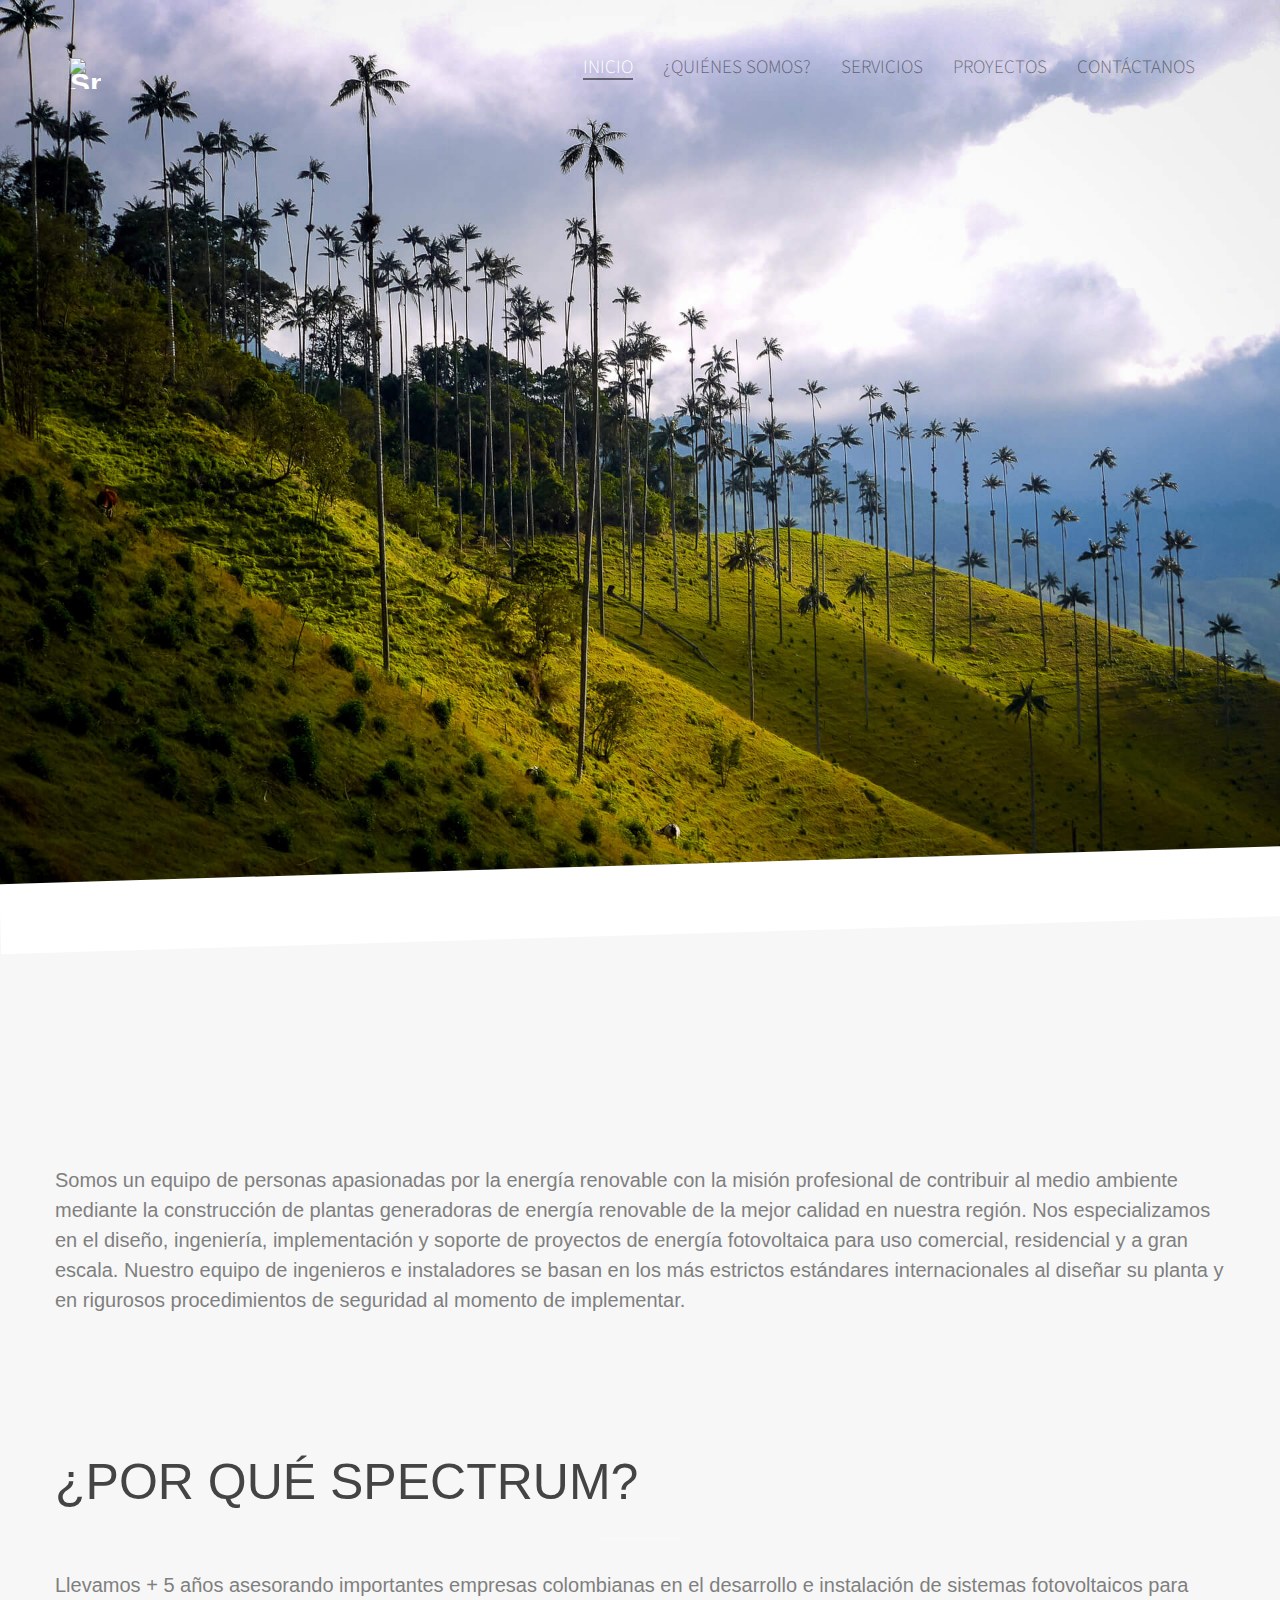
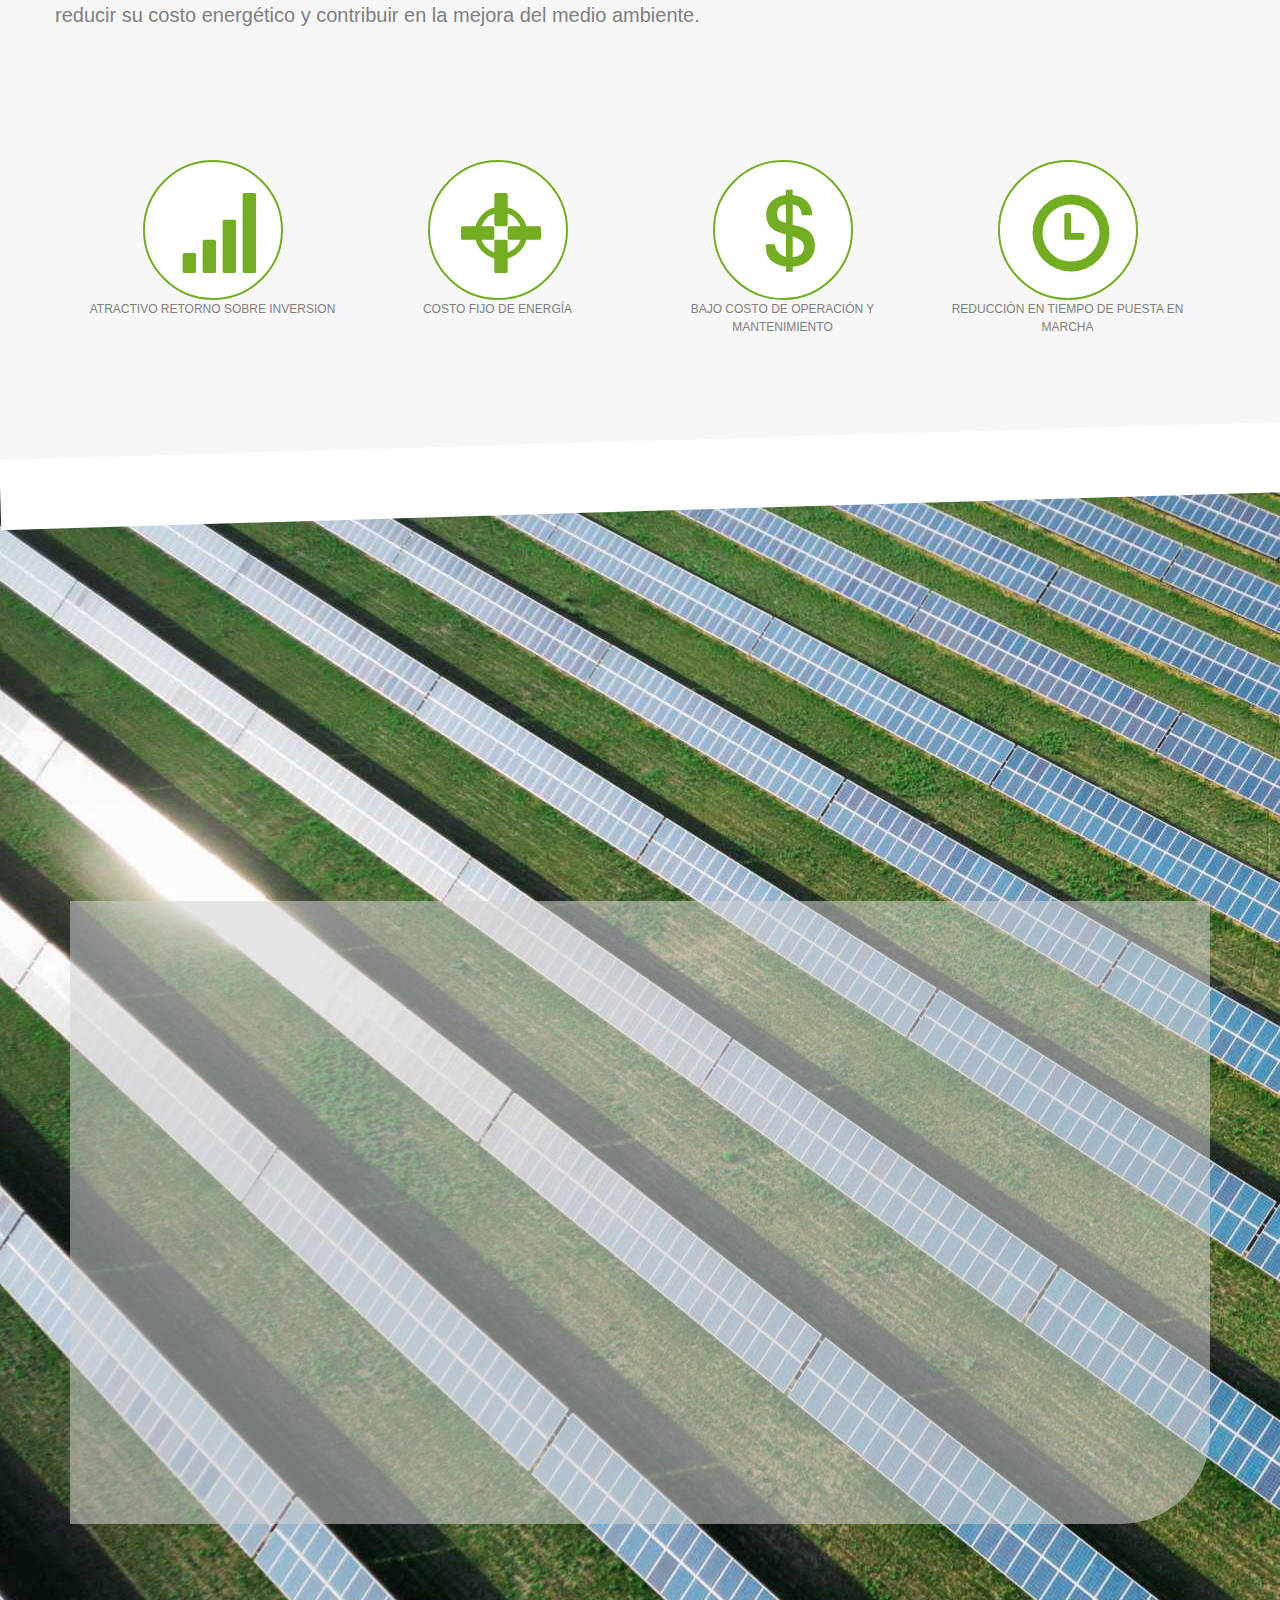
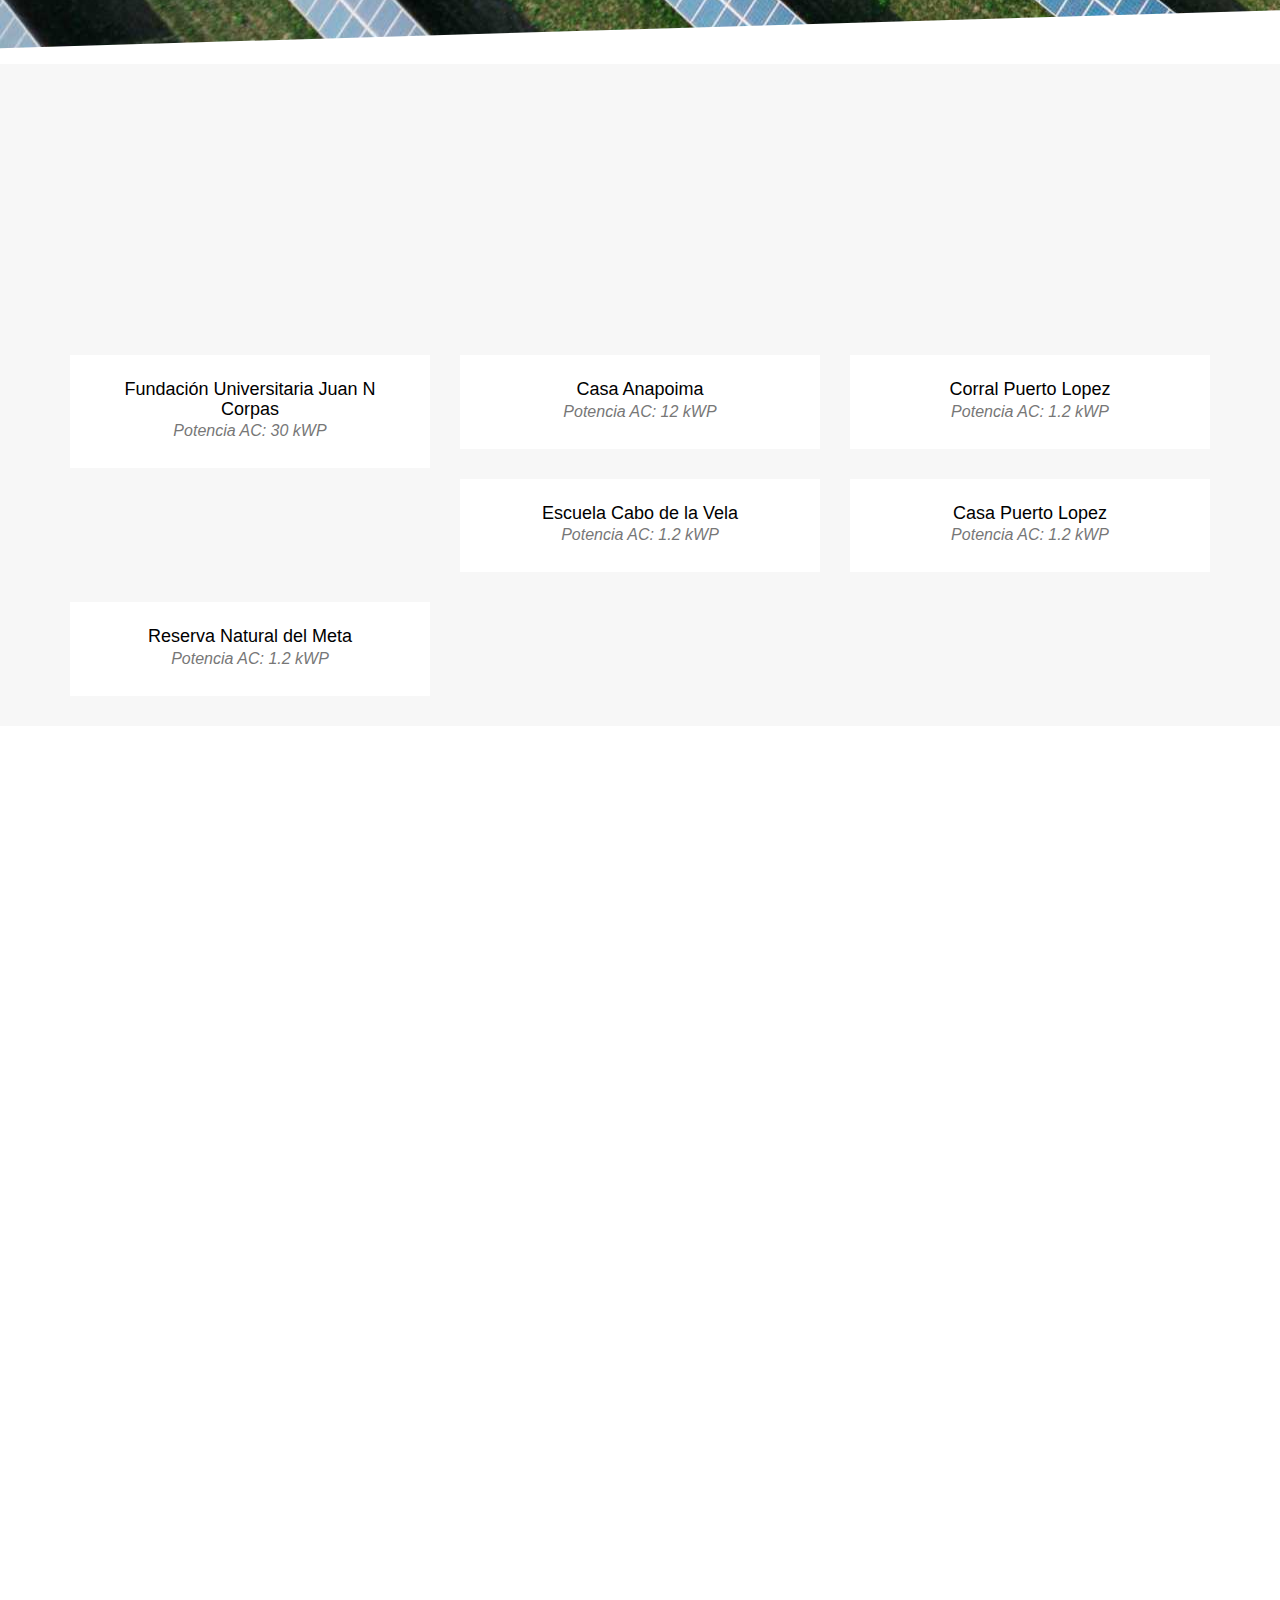
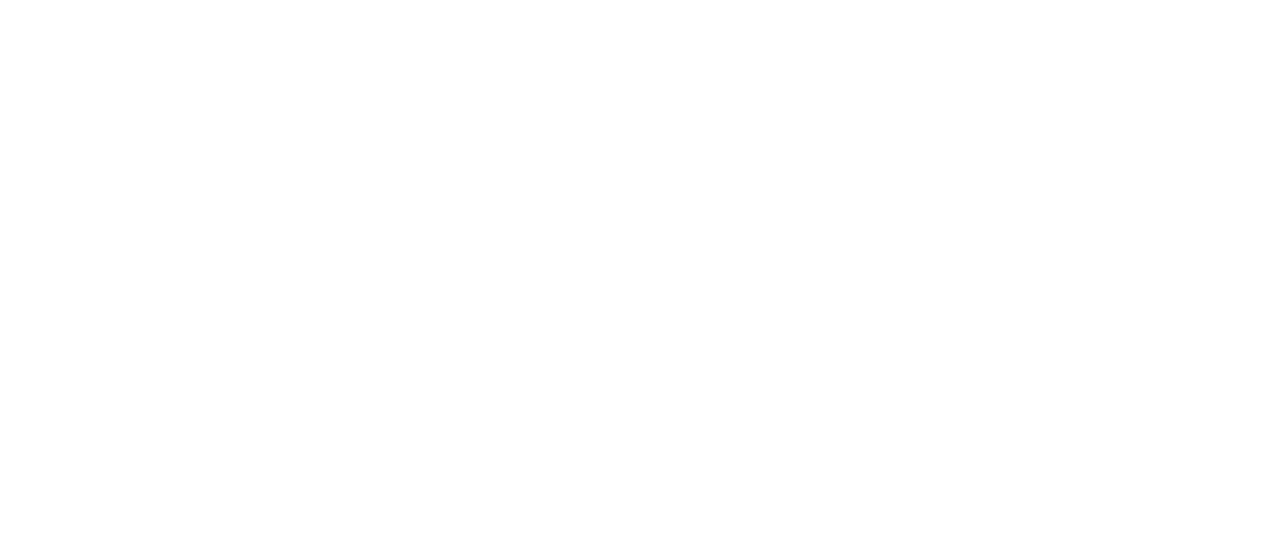
==== docs/index.html @ 7cb2a39b "tres nuevos proyectos" ====
<!DOCTYPE html>




<html>
    <head>
	<meta name="generator" content="Hugo 0.72.0" />
            <meta charset="utf-8">
    <meta http-equiv="X-UA-Compatible" content="IE=edge">
    <title> Spectrum Energy</title>
    <meta name="viewport" content="width=device-width, initial-scale=1">

    
    
    <meta http-equiv="content-language" content="en-us" />

  

    
    
    <meta name="og:site_name" content="Spectrum Energy">
    <meta name="og:title" content="Spectrum Energy">
    <meta name="og:url" content="https://ceduquey.github.io/SpectrumDraft/">
    <meta name="og:image" content="https://ceduquey.github.io/SpectrumDraft/images/">
    <meta name="twitter:title" content="Spectrum Energy" />
    <meta name="twitter:url" content="https://ceduquey.github.io/SpectrumDraft/" />
    <meta name="twitter:image" content="https://ceduquey.github.io/SpectrumDraft/images/" />
    <meta name="twitter:card" content="" />
    
    

    
    
<script type="application/javascript">
var doNotTrack = false;
if (!doNotTrack) {
	window.ga=window.ga||function(){(ga.q=ga.q||[]).push(arguments)};ga.l=+new Date;
	ga('create', 'UA-57237855-2', 'auto');
	
	ga('send', 'pageview');
}
</script>
<script async src='https://www.google-analytics.com/analytics.js'></script>


    
    <link rel="canonical" href="https://ceduquey.github.io/SpectrumDraft/"/>

    
    <link rel="shortcut icon" href="images/favicon.ico">

    <link href='https://fonts.googleapis.com/css?family=Source+Sans+Pro:400,300,600,400italic,700' rel='stylesheet' type='text/css'>
    
    
    <link rel="stylesheet" href="css/animate.css">
    
    <link rel="stylesheet" href="css/icomoon.css">
    
    <link rel="stylesheet" href="css/simple-line-icons.css">
    
    <link rel="stylesheet" href="css/magnific-popup.css">
    
    <link rel="stylesheet" href="css/bootstrap.css">

    
    <link rel="stylesheet" href="css/style.css">

    
    
    <link rel="stylesheet" href="css/custom1.css">
    
    <link rel="stylesheet" href="css/custom2.css">
    

    
    <script src="js/modernizr-2.6.2.min.js"></script>
    
    
    <script>
        (function(h,o,t,j,a,r){
            h.hj=h.hj||function(){(h.hj.q=h.hj.q||[]).push(arguments)};
            h._hjSettings={hjid:875737,hjsv:6};
            a=o.getElementsByTagName('head')[0];
            r=o.createElement('script');r.async=1;
            r.src=t+h._hjSettings.hjid+j+h._hjSettings.hjsv;
            a.appendChild(r);
        })(window,document,'https://static.hotjar.com/c/hotjar-','.js?sv=');
    </script>

    
    

    </head>
    <body>
            <header role="banner" id="fh5co-header">
        <div class="container">
            
            <nav class="navbar navbar-default">
                <div class="navbar-header">
                    
                    <a href="#" class="js-fh5co-nav-toggle fh5co-nav-toggle" data-toggle="collapse" data-target="#navbar" aria-expanded="false" aria-controls="navbar"><i></i></a>
                    <a class="navbar-brand" href="index.html">
                        <img src="https://ceduquey.github.io/SpectrumDraft/images/logo-small.png" alt="Spectrum" class="hidden-xs hidden-sm">
                    </a> 
                </div>
                <div id="navbar" class="navbar-collapse collapse">
                  <ul class="nav navbar-nav navbar-right">

                    

                    <li class="active"><a href="#" data-nav-section="home"><span>INICIO</span></a></li>

                    
                    <li><a href="#" data-nav-section="somos"><span>¿QUIÉNES SOMOS?</span></a></li> 
                    

                    

                    
                    
                    
                    <li><a href="#" data-nav-section="services"><span>SERVICIOS</span></a></li> 
                    

                    
                    <li><a href="#" data-nav-section="portfolio"><span>PROYECTOS</span></a></li> 
                    
                    
                    

                    

                    

                    
                    <li><a href="#" data-nav-section="contact"><span>CONTÁCTANOS</span></a></li> 
                    

                    
                </ul>
            </div>
        </nav>
        
    </div>
</header>


			<section id="fh5co-home" data-section="home" style="background-image: url(images/valle_del_cocora.jpg);" data-stellar-background-ratio="0.5">
		
		<div class="container">
			<div class="text-wrap">
				<div class="text-inner">
					<div class="row">
						<div class="col-md-8 col-md-offset-2">
							<img class="n-logo img-responsive" src="https://ceduquey.github.io/SpectrumDraft/images/logo-small-wTitle2.png" alt="">
							<h1 class="to-animate">Power Your Future</h1>
							<h2 class="to-animate"></h2>
						</div>
					</div>
				</div>
			</div>
		</div>
		<div class="slant"></div>
	</section>
        
        
            	<section id="fh5co-work" data-section="somos" class="bg-light-gray">
		<div class="container">
			<div class="row">
				<div class="section-heading">
					<h2 class="to-animate">¿Quiénes Somos?</h2>
					<p>Somos un equipo de personas apasionadas por la energía renovable con la misión profesional de contribuir al medio ambiente mediante la construcción de plantas generadoras de energía renovable de la mejor calidad en nuestra región. Nos especializamos en el diseño, ingeniería, implementación y soporte de proyectos de energía fotovoltaica para uso comercial, residencial y a gran escala. Nuestro equipo de ingenieros e instaladores se basan en los más estrictos estándares internacionales al diseñar su planta y en rigurosos procedimientos de seguridad al momento de implementar.</p>
				</div>
			
				<div class="section-heading">
					<h2>¿Por Qué Spectrum?</h2>
					<p>Llevamos &#43; 5 años asesorando importantes empresas colombianas en el desarrollo e instalación de sistemas fotovoltaicos para reducir su costo energético y contribuir en la mejora del medio ambiente.</p>
				</div>
			
			</div>

			<div class="col-md-12">

            <div class="row">
            	
				<div class="col-md-3 col-sm-6 col-xs-12">
                    <div class="box-simple">
                        <div class="circle-icon">
                            <i class="glyphicon glyphicon-signal gi-4x" aria-hidden="true" data-toggle="popover" data-container="body" data-trigger="hover focus click" data-placement="bottom" title="ATRACTIVO RETORNO SOBRE INVERSION" data-content="El avance en la tecnología fotovoltaica y los beneficios que ofrece el gobierno colombiano para proyectos de energía renovable, han logrado que la inversión en este tipo de proyectos sea una oportunidad rentable para usted y su empresa. Spectrum lidera todo el proceso de aplicación para estos beneficios de ley."></i>
                        </div>
                        <div class="fh5co-work-label">ATRACTIVO RETORNO SOBRE INVERSION</div>
                    </div>                  
                </div>
				
				
				<div class="col-md-3 col-sm-6 col-xs-12">
                    <div class="box-simple">
                        <div class="circle-icon">
                            <i class="glyphicon glyphicon-screenshot gi-4x" aria-hidden="true" data-toggle="popover" data-container="body" data-trigger="hover focus click" data-placement="bottom" title="COSTO FIJO DE ENERGÍA" data-content="Convertimos su gasto energético en un costo fijo. En proyectos de Contrato de Compra de Energía (PPA), los incrementos anuales son conocidos desde el inicio."></i>
                        </div>
                        <div class="fh5co-work-label">COSTO FIJO DE ENERGÍA</div>
                    </div>                  
                </div>
				                
                	<div class="clearfix visible-sm-block"></div>
                
				
				<div class="col-md-3 col-sm-6 col-xs-12">
                    <div class="box-simple">
                        <div class="circle-icon">
                            <i class="glyphicon glyphicon-usd gi-4x" aria-hidden="true" data-toggle="popover" data-container="body" data-trigger="hover focus click" data-placement="bottom" title="BAJO COSTO DE OPERACIÓN Y MANTENIMIENTO" data-content="Ofrecemos un programa de operación y mantenimiento holístico que ayuda a maximizar la generación de energía y extender la vida útil de su planta. Incluimos un año de operación y mantenimiento gratis en todas nuestras instalaciones."></i>
                        </div>
                        <div class="fh5co-work-label">BAJO COSTO DE OPERACIÓN Y MANTENIMIENTO</div>
                    </div>                  
                </div>
				
				
				<div class="col-md-3 col-sm-6 col-xs-12">
                    <div class="box-simple">
                        <div class="circle-icon">
                            <i class="glyphicon glyphicon-time gi-4x" aria-hidden="true" data-toggle="popover" data-container="body" data-trigger="hover focus click" data-placement="bottom" title="REDUCCIÓN EN TIEMPO DE PUESTA EN MARCHA" data-content="Nuestros diseños y metodología de trabajo permiten reducir el tiempo de instalación de la planta fotovoltaica para que usted pueda comenzar a generar ahorros en el menor tiempo posible."></i>
                        </div>
                        <div class="fh5co-work-label">REDUCCIÓN EN TIEMPO DE PUESTA EN MARCHA</div>
                    </div>                  
                </div>
				                
                	<div class="clearfix visible-sm-block"></div>
                
				
			</div>
		</div>
		</div>
	</section>

        

        
            	<section id="fh5co-services" data-section="services">
		<div class="container">
			<div class="row">
				<div class="col-md-12 section-heading text-left">
					<h2 class=" left-border to-animate transparent-panel-top">Servicios</h2>
					<div class="row">
						<div class="col-md-8 subtext to-animate">
							<h3></h3>
						</div>
					</div>
				</div>
			</div>
			<div class="row transparent-panel-bottom">
			
				<div class="col-md-6 col-sm-6 fh5co-service to-animate">
					<i class="icon to-animate-2 icon-layers2"></i>
					<h3>DISEÑOS</h3>
					<p>Diseño único, escalable y detallado del sistema fotovoltaico, teniendo en cuenta sus requerimientos desde el consumo energético hasta la arquitectura del lugar de instalación.</p>
				</div>
							
			
				<div class="col-md-6 col-sm-6 fh5co-service to-animate">
					<i class="icon to-animate-2 icon-gears"></i>
					<h3>INGENIERÍA</h3>
					<p>Contamos con un equipo certificado y especializado para dimensionar la mejor solución y garantizar la correcta ejecución del proyecto.</p>
				</div>
			                
            	<div class="clearfix .hidden-xs-block"></div>
            				
			
				<div class="col-md-6 col-sm-6 fh5co-service to-animate">
					<i class="icon to-animate-2 icon-road"></i>
					<h3>IMPLEMENTACIÓN</h3>
					<p>Construimos todos nuestros proyectos siendo 100% responsables de la solución, desde la conceptualización hasta la puesta en marcha.</p>
				</div>
							
			
				<div class="col-md-6 col-sm-6 fh5co-service to-animate">
					<i class="icon to-animate-2 icon-heart-o"></i>
					<h3>SOPORTE</h3>
					<p>Construimos todos nuestros proyectos siendo 100% responsables de la solución, desde la conceptualización hasta la puesta en marcha.</p>
				</div>
			                
            	<div class="clearfix .hidden-xs-block"></div>
            				
			
			</div>
		</div>
	</section>
        

        
          <!-- Portfolio Grid Section -->
<section id="portfolio" data-section="portfolio" class="bg-light-gray">
  <div class="container">
    <div class="row">
      <div class="col-md-12 section-heading text-center">
        <h2 class="to-animate">Experiencia</h2>
        <div class="row">
          <div class="col-md-8 col-md-offset-2 subtext to-animate">
            <h3>Estos son nuestros proyectos</h3>
          </div>
        </div>
      </div>      
    </div>
    <div class="row">

      
        <div class="col-md-4 col-sm-6 portfolio-item">
          <a href="#portfolioModal1" class="portfolio-link" data-toggle="modal">
            <div class="portfolio-hover">
              <div class="portfolio-hover-content">
                <i class="icon-plus gi-3x"></i>
              </div>
            </div>
            
            <img src="https://ceduquey.github.io/SpectrumDraft/images/portfolio/fujnc-preview-2.jpg" class="img-responsive" alt="">
          </a>
          <div class="portfolio-caption">
            <h4>Fundación Universitaria Juan N Corpas</h4>
            <p class="text-muted">Potencia AC: 30 kWP</p>
          </div>
        </div>
      
        <div class="col-md-4 col-sm-6 portfolio-item">
          <a href="#portfolioModal2" class="portfolio-link" data-toggle="modal">
            <div class="portfolio-hover">
              <div class="portfolio-hover-content">
                <i class="icon-plus gi-3x"></i>
              </div>
            </div>
            
            <img src="https://ceduquey.github.io/SpectrumDraft/images/portfolio/anapoima-preview.jpg" class="img-responsive" alt="">
          </a>
          <div class="portfolio-caption">
            <h4>Casa Anapoima</h4>
            <p class="text-muted">Potencia AC: 12 kWP</p>
          </div>
        </div>
      
        <div class="col-md-4 col-sm-6 portfolio-item">
          <a href="#portfolioModal4" class="portfolio-link" data-toggle="modal">
            <div class="portfolio-hover">
              <div class="portfolio-hover-content">
                <i class="icon-plus gi-3x"></i>
              </div>
            </div>
            
            <img src="https://ceduquey.github.io/SpectrumDraft/images/portfolio/clopez-preview.JPG" class="img-responsive" alt="">
          </a>
          <div class="portfolio-caption">
            <h4>Corral Puerto Lopez</h4>
            <p class="text-muted">Potencia AC: 1.2 kWP</p>
          </div>
        </div>
      
        <div class="col-md-4 col-sm-6 portfolio-item">
          <a href="#portfolioModal5" class="portfolio-link" data-toggle="modal">
            <div class="portfolio-hover">
              <div class="portfolio-hover-content">
                <i class="icon-plus gi-3x"></i>
              </div>
            </div>
            
            <img src="https://ceduquey.github.io/SpectrumDraft/images/portfolio/ecb-preview.jpg" class="img-responsive" alt="">
          </a>
          <div class="portfolio-caption">
            <h4>Escuela Cabo de la Vela</h4>
            <p class="text-muted">Potencia AC: 1.2 kWP</p>
          </div>
        </div>
      
        <div class="col-md-4 col-sm-6 portfolio-item">
          <a href="#portfolioModal3" class="portfolio-link" data-toggle="modal">
            <div class="portfolio-hover">
              <div class="portfolio-hover-content">
                <i class="icon-plus gi-3x"></i>
              </div>
            </div>
            
            <img src="https://ceduquey.github.io/SpectrumDraft/images/portfolio/puerto-lopez-preview.jpg" class="img-responsive" alt="">
          </a>
          <div class="portfolio-caption">
            <h4>Casa Puerto Lopez</h4>
            <p class="text-muted">Potencia AC: 1.2 kWP</p>
          </div>
        </div>
      
        <div class="col-md-4 col-sm-6 portfolio-item">
          <a href="#portfolioModal6" class="portfolio-link" data-toggle="modal">
            <div class="portfolio-hover">
              <div class="portfolio-hover-content">
                <i class="icon-plus gi-3x"></i>
              </div>
            </div>
            
            <img src="https://ceduquey.github.io/SpectrumDraft/images/portfolio/wip.jpeg" class="img-responsive" alt="">
          </a>
          <div class="portfolio-caption">
            <h4>Reserva Natural del Meta</h4>
            <p class="text-muted">Potencia AC: 1.2 kWP</p>
          </div>
        </div>
      

    </div>
  </div>
</section>

        

        

        

		

		

        

		

		
        		<section id="fh5co-contact" data-section="contact">
		<div class="container">
			<div class="row">
				<div class="col-md-12 section-heading text-center">
					<h2 class="to-animate">Contáctanos</h2>
					<div class="row">
						<div class="col-md-8 col-md-offset-2 subtext to-animate">
							<h3></h3>
						</div>
					</div>
				</div>
			</div>
			<div class="row row-bottom-padded-md">
				<div class="col-md-6 to-animate">
					<h3></h3>
					<ul class="fh5co-contact-info">
					
						<li class="fh5co-contact-address "><i class="icon-home"></i>Av. Suba # 106a-28, <!-- raw HTML omitted --> Bogotá, Colombia</li>
					
						<li class="fh5co-contact-address "><i class="icon-phone"></i>+57 (1) 613.9373</li>
					
						<li class="fh5co-contact-address "><i class="icon-envelope"></i><a href="mailto:info@spectrumenergy.co">info@spectrumenergy.co</a></li>
					
					</ul>
				</div>
				
				<div class="col-md-6 to-animate">
					<h3>Comienza a ahorrar desde hoy</h3>
					<form method="post" action="//formspree.io/info@spectrumenergy.co">
					<div class="form-group ">
						
						<label for="name" class="sr-only">Nombre</label>
						<input id="name" class="form-control" name="name" placeholder="Nombre" type="text">
						
					</div>
					<div class="form-group ">
						
						<label for="email" class="sr-only">Email</label>
						<input id="email" class="form-control" name="_replyto" placeholder="Email" type="email">
						
					</div>
					<div class="form-group ">
						
						<label for="phone" class="sr-only">Telefono</label>
						<input id="phone" class="form-control" name="phone" placeholder="Telefono" type="text">
						
					</div>
					<div class="form-group ">
						
						<label for="message" class="sr-only">Mensaje</label>
						<textarea id="message" cols="30" rows="5" class="form-control" name="message" placeholder="Mensaje"></textarea>
						
					</div>
					<div class="form-group ">
						<input class="btn btn-primary btn-lg" value="Envianos un Mensaje" type="submit">
					</div>
					</form>
				</div>
				
			</div>
		</div>
		
        	<div id="map" class="to-animate"></div>
		
	</section>

        

        

        
          <!-- Portfolio Modals -->

  <div class="portfolio-modal modal fade" id="portfolioModal1" tabindex="-1" role="dialog" aria-hidden="true">
    <div class="modal-content">
      <div class="close-modal" data-dismiss="modal">
        <div class="lr">
          <div class="rl">
          </div>
        </div>
      </div>
      <div class="container">
        <div class="row">
          <div class="col-lg-8 col-lg-offset-2">
            <div class="modal-body">
              <h1>Fundación Universitaria Juan N Corpas</h1>
              <p class="item-intro text-muted"></p>
              <hr class="star-primary"></hr>
              <p>Potencia DC: <strong>30.4 kW</strong>  <!-- raw HTML omitted --> Potencia AC: <strong>30 kW</strong> <!-- raw HTML omitted --> Sistema: <strong>Interconectado</strong>  <!-- raw HTML omitted --> Paneles: <strong>95 Trina Solar</strong> <!-- raw HTML omitted --> Inversor: <strong>1 SMA</strong> <!-- raw HTML omitted --> Estructura: **Schletter ** <!-- raw HTML omitted --></p>
<!-- raw HTML omitted --></p>
              
              <button type="button" class="btn btn-primary" data-dismiss="modal"><i class="fa fa-times"></i> Cerrar el Proyecto</button>
            </div>
          </div>
        </div>
      </div>
    </div>
  </div>

  <div class="portfolio-modal modal fade" id="portfolioModal2" tabindex="-1" role="dialog" aria-hidden="true">
    <div class="modal-content">
      <div class="close-modal" data-dismiss="modal">
        <div class="lr">
          <div class="rl">
          </div>
        </div>
      </div>
      <div class="container">
        <div class="row">
          <div class="col-lg-8 col-lg-offset-2">
            <div class="modal-body">
              <h1>Casa Anapoima</h1>
              <p class="item-intro text-muted"></p>
              <hr class="star-primary"></hr>
              <p>Potencia DC: <strong>14.04 kWP</strong>  <!-- raw HTML omitted --> Potencia AC: <strong>12 kWP</strong> <!-- raw HTML omitted --> Sistema: <strong>Interconectado</strong>  <!-- raw HTML omitted --> Paneles: <strong>36 trina solar</strong> <!-- raw HTML omitted --> Inversor: <strong>1 Fronius</strong> <!-- raw HTML omitted --> Estructura: <strong>Contra balanceada Ecolibrium Solar</strong> <!-- raw HTML omitted --></p>
<!-- raw HTML omitted --></p>
              
              <button type="button" class="btn btn-primary" data-dismiss="modal"><i class="fa fa-times"></i> Cerrar el Proyecto</button>
            </div>
          </div>
        </div>
      </div>
    </div>
  </div>

  <div class="portfolio-modal modal fade" id="portfolioModal4" tabindex="-1" role="dialog" aria-hidden="true">
    <div class="modal-content">
      <div class="close-modal" data-dismiss="modal">
        <div class="lr">
          <div class="rl">
          </div>
        </div>
      </div>
      <div class="container">
        <div class="row">
          <div class="col-lg-8 col-lg-offset-2">
            <div class="modal-body">
              <h1>Corral Puerto Lopez</h1>
              <p class="item-intro text-muted"></p>
              <hr class="star-primary"></hr>
              <p>Potencia DC: <strong>2.04 kWP</strong>  <!-- raw HTML omitted --> Potencia AC: <strong>1.2 kWP</strong> <!-- raw HTML omitted --> Sistema: <strong>Aislado</strong>  <!-- raw HTML omitted --> Paneles: <strong>6 Jinko Solar</strong>  <!-- raw HTML omitted --> Controlador: <strong>1 Studer</strong> <!-- raw HTML omitted --> Inversor/Cargador: <strong>1 Victron Energy</strong> <!-- raw HTML omitted --> Baterías: <strong>4 Gel</strong> <!-- raw HTML omitted --> Estructura: <strong>Alurack</strong> <!-- raw HTML omitted --></p>
<!-- raw HTML omitted --></p>
              
              <button type="button" class="btn btn-primary" data-dismiss="modal"><i class="fa fa-times"></i> Cerrar el Proyecto</button>
            </div>
          </div>
        </div>
      </div>
    </div>
  </div>

  <div class="portfolio-modal modal fade" id="portfolioModal5" tabindex="-1" role="dialog" aria-hidden="true">
    <div class="modal-content">
      <div class="close-modal" data-dismiss="modal">
        <div class="lr">
          <div class="rl">
          </div>
        </div>
      </div>
      <div class="container">
        <div class="row">
          <div class="col-lg-8 col-lg-offset-2">
            <div class="modal-body">
              <h1>Escuela Cabo de la Vela</h1>
              <p class="item-intro text-muted"></p>
              <hr class="star-primary"></hr>
              <p>Potencia DC: <strong>2.4 kWP</strong>  <!-- raw HTML omitted --> Potencia AC: <strong>3.0 kWP</strong> <!-- raw HTML omitted --> Sistema: <strong>Aislado</strong>  <!-- raw HTML omitted --> Paneles: <strong>6 jinko solar</strong> <!-- raw HTML omitted --> Controlador: <strong>1 Victron Energy</strong> <!-- raw HTML omitted --> Inversor/Cargador: <strong>1 Victron Energy</strong> <!-- raw HTML omitted --> Baterías: <strong>8 baterías lítio</strong> <!-- raw HTML omitted --> Estructura: <strong>Alurack</strong> <!-- raw HTML omitted --></p>
<!-- raw HTML omitted --></p>
              
              <button type="button" class="btn btn-primary" data-dismiss="modal"><i class="fa fa-times"></i> Cerrar el Proyecto</button>
            </div>
          </div>
        </div>
      </div>
    </div>
  </div>

  <div class="portfolio-modal modal fade" id="portfolioModal3" tabindex="-1" role="dialog" aria-hidden="true">
    <div class="modal-content">
      <div class="close-modal" data-dismiss="modal">
        <div class="lr">
          <div class="rl">
          </div>
        </div>
      </div>
      <div class="container">
        <div class="row">
          <div class="col-lg-8 col-lg-offset-2">
            <div class="modal-body">
              <h1>Casa Puerto Lopez</h1>
              <p class="item-intro text-muted"></p>
              <hr class="star-primary"></hr>
              <p>Potencia DC: <strong>2.04 kWP</strong>  <!-- raw HTML omitted --> Potencia AC: <strong>1.2 kWP</strong> <!-- raw HTML omitted --> Sistema: <strong>No Interconectado</strong>  <!-- raw HTML omitted --> Paneles: <strong>6 trina solar</strong> <!-- raw HTML omitted --> Controlador: <strong>1 Victron Energy</strong> <!-- raw HTML omitted --> Inversor/Cargador: <strong>1 Victron Energy</strong> <!-- raw HTML omitted --> Baterías: <strong>4 gel</strong> <!-- raw HTML omitted --> Estructura: <strong>Alurack</strong> <!-- raw HTML omitted --></p>
<!-- raw HTML omitted --></p>
              
              <button type="button" class="btn btn-primary" data-dismiss="modal"><i class="fa fa-times"></i> Cerrar el Proyecto</button>
            </div>
          </div>
        </div>
      </div>
    </div>
  </div>

  <div class="portfolio-modal modal fade" id="portfolioModal6" tabindex="-1" role="dialog" aria-hidden="true">
    <div class="modal-content">
      <div class="close-modal" data-dismiss="modal">
        <div class="lr">
          <div class="rl">
          </div>
        </div>
      </div>
      <div class="container">
        <div class="row">
          <div class="col-lg-8 col-lg-offset-2">
            <div class="modal-body">
              <h1>Reserva Natural del Meta</h1>
              <p class="item-intro text-muted"></p>
              <hr class="star-primary"></hr>
              <p>Potencia DC: <strong>4.77 kWP</strong>  <!-- raw HTML omitted --> Potencia AC: <strong>6.0 kWP</strong> <!-- raw HTML omitted --> Sistema: <strong>Aislado</strong>  <!-- raw HTML omitted --> Paneles: <strong>18 Acrossol</strong> <!-- raw HTML omitted --> Controlador: <strong>2 Outback</strong> <!-- raw HTML omitted --> Inversor/Cargador: <strong>2 Victron Energy</strong> <!-- raw HTML omitted --> Baterías: <strong>12 baterías OPzV</strong> <!-- raw HTML omitted --> Estructura: <strong>Alurack</strong> <!-- raw HTML omitted --></p>
              
              <button type="button" class="btn btn-primary" data-dismiss="modal"><i class="fa fa-times"></i> Cerrar el Proyecto</button>
            </div>
          </div>
        </div>
      </div>
    </div>
  </div>


                

        	
	<script src="js/jquery.min.js"></script>
	
	<script src="js/jquery.easing.1.3.js"></script>
	
	<script src="js/bootstrap.min.js"></script>
	
	<script src="js/jquery.waypoints.min.js"></script>
	
	<script src="js/jquery.stellar.min.js"></script>
	
	<script src="js/jquery.countTo.js"></script>
	
	<script src="js/jquery.magnific-popup.min.js"></script>
	<script src="js/magnific-popup-options.js"></script>

	
	
	<script src="https://maps.googleapis.com/maps/api/js?key=AIzaSyCefOgb1ZWqYtj7raVSmN4PL2WkTrc-KyA&sensor=false"></script>
	<script src="js/google_map.js"></script>
	
	
	<script src="js/main.js"></script>

	<script type="text/javascript">
		$(function () {
  			$('[data-toggle="popover"]').popover()
		})
	</script>

    </body>
</html>
---- docs/css/icomoon.css ----
@font-face {
	font-family: 'icomoon';
	src:url('../fonts/icomoon/icomoon.eot?qtatmt');
	src:url('../fonts/icomoon/icomoon.eot?qtatmt#iefix') format('embedded-opentype'),
		url('../fonts/icomoon/icomoon.ttf?qtatmt') format('truetype'),
		url('../fonts/icomoon/icomoon.woff?qtatmt') format('woff'),
		url('../fonts/icomoon/icomoon.svg?qtatmt#icomoon') format('svg');
	font-weight: normal;
	font-style: normal;
}

[class^="icon-"], [class*=" icon-"] {
	font-family: 'icomoon';
	speak: none;
	font-style: normal;
	font-weight: normal;
	font-variant: normal;
	text-transform: none;
	line-height: 1;

	/* Better Font Rendering =========== */
	-webkit-font-smoothing: antialiased;
	-moz-osx-font-smoothing: grayscale;
}

.icon-glass:before {
	content: "\f000";
}
.icon-music:before {
	content: "\f001";
}
.icon-search2:before {
	content: "\f002";
}
.icon-envelope-o:before {
	content: "\f003";
}
.icon-heart:before {
	content: "\f004";
}
.icon-star:before {
	content: "\f005";
}
.icon-star-o:before {
	content: "\f006";
}
.icon-user:before {
	content: "\f007";
}
.icon-film:before {
	content: "\f008";
}
.icon-th-large:before {
	content: "\f009";
}
.icon-th:before {
	content: "\f00a";
}
.icon-th-list:before {
	content: "\f00b";
}
.icon-check:before {
	content: "\f00c";
}
.icon-close:before {
	content: "\f00d";
}
.icon-remove:before {
	content: "\f00d";
}
.icon-times:before {
	content: "\f00d";
}
.icon-search-plus:before {
	content: "\f00e";
}
.icon-search-minus:before {
	content: "\f010";
}
.icon-power-off:before {
	content: "\f011";
}
.icon-signal:before {
	content: "\f012";
}
.icon-cog:before {
	content: "\f013";
}
.icon-gear:before {
	content: "\f013";
}
.icon-trash-o:before {
	content: "\f014";
}
.icon-home:before {
	content: "\f015";
}
.icon-file-o:before {
	content: "\f016";
}
.icon-clock-o:before {
	content: "\f017";
}
.icon-road:before {
	content: "\f018";
}
.icon-download:before {
	content: "\f019";
}
.icon-arrow-circle-o-down:before {
	content: "\f01a";
}
.icon-arrow-circle-o-up:before {
	content: "\f01b";
}
.icon-inbox:before {
	content: "\f01c";
}
.icon-play-circle-o:before {
	content: "\f01d";
}
.icon-repeat2:before {
	content: "\f01e";
}
.icon-rotate-right:before {
	content: "\f01e";
}
.icon-refresh:before {
	content: "\f021";
}
.icon-list-alt:before {
	content: "\f022";
}
.icon-lock:before {
	content: "\f023";
}
.icon-flag:before {
	content: "\f024";
}
.icon-headphones:before {
	content: "\f025";
}
.icon-volume-off:before {
	content: "\f026";
}
.icon-volume-down:before {
	content: "\f027";
}
.icon-volume-up:before {
	content: "\f028";
}
.icon-qrcode:before {
	content: "\f029";
}
.icon-barcode:before {
	content: "\f02a";
}
.icon-tag:before {
	content: "\f02b";
}
.icon-tags:before {
	content: "\f02c";
}
.icon-book:before {
	content: "\f02d";
}
.icon-bookmark:before {
	content: "\f02e";
}
.icon-print:before {
	content: "\f02f";
}
.icon-camera:before {
	content: "\f030";
}
.icon-font:before {
	content: "\f031";
}
.icon-bold:before {
	content: "\f032";
}
.icon-italic:before {
	content: "\f033";
}
.icon-text-height:before {
	content: "\f034";
}
.icon-text-width:before {
	content: "\f035";
}
.icon-align-left:before {
	content: "\f036";
}
.icon-align-center2:before {
	content: "\f037";
}
.icon-align-right:before {
	content: "\f038";
}
.icon-align-justify2:before {
	content: "\f039";
}
.icon-list:before {
	content: "\f03a";
}
.icon-dedent:before {
	content: "\f03b";
}
.icon-outdent:before {
	content: "\f03b";
}
.icon-indent:before {
	content: "\f03c";
}
.icon-video-camera:before {
	content: "\f03d";
}
.icon-image:before {
	content: "\f03e";
}
.icon-photo:before {
	content: "\f03e";
}
.icon-picture-o:before {
	content: "\f03e";
}
.icon-pencil:before {
	content: "\f040";
}
.icon-map-marker:before {
	content: "\f041";
}
.icon-adjust:before {
	content: "\f042";
}
.icon-tint:before {
	content: "\f043";
}
.icon-edit:before {
	content: "\f044";
}
.icon-pencil-square-o:before {
	content: "\f044";
}
.icon-share-square-o:before {
	content: "\f045";
}
.icon-check-square-o:before {
	content: "\f046";
}
.icon-arrows:before {
	content: "\f047";
}
.icon-step-backward:before {
	content: "\f048";
}
.icon-fast-backward:before {
	content: "\f049";
}
.icon-backward:before {
	content: "\f04a";
}
.icon-play2:before {
	content: "\f04b";
}
.icon-pause2:before {
	content: "\f04c";
}
.icon-stop2:before {
	content: "\f04d";
}
.icon-forward:before {
	content: "\f04e";
}
.icon-fast-forward2:before {
	content: "\f050";
}
.icon-step-forward:before {
	content: "\f051";
}
.icon-eject:before {
	content: "\f052";
}
.icon-chevron-left:before {
	content: "\f053";
}
.icon-chevron-right:before {
	content: "\f054";
}
.icon-plus-circle:before {
	content: "\f055";
}
.icon-minus-circle:before {
	content: "\f056";
}
.icon-times-circle:before {
	content: "\f057";
}
.icon-check-circle:before {
	content: "\f058";
}
.icon-question-circle:before {
	content: "\f059";
}
.icon-info-circle:before {
	content: "\f05a";
}
.icon-crosshairs:before {
	content: "\f05b";
}
.icon-times-circle-o:before {
	content: "\f05c";
}
.icon-check-circle-o:before {
	content: "\f05d";
}
.icon-ban2:before {
	content: "\f05e";
}
.icon-arrow-left:before {
	content: "\f060";
}
.icon-arrow-right:before {
	content: "\f061";
}
.icon-arrow-up:before {
	content: "\f062";
}
.icon-arrow-down:before {
	content: "\f063";
}
.icon-mail-forward:before {
	content: "\f064";
}
.icon-share:before {
	content: "\f064";
}
.icon-expand2:before {
	content: "\f065";
}
.icon-compress:before {
	content: "\f066";
}
.icon-plus:before {
	content: "\f067";
}
.icon-minus:before {
	content: "\f068";
}
.icon-asterisk:before {
	content: "\f069";
}
.icon-exclamation-circle:before {
	content: "\f06a";
}
.icon-gift:before {
	content: "\f06b";
}
.icon-leaf:before {
	content: "\f06c";
}
.icon-fire:before {
	content: "\f06d";
}
.icon-eye:before {
	content: "\f06e";
}
.icon-eye-slash:before {
	content: "\f070";
}
.icon-exclamation-triangle:before {
	content: "\f071";
}
.icon-warning:before {
	content: "\f071";
}
.icon-plane:before {
	content: "\f072";
}
.icon-calendar:before {
	content: "\f073";
}
.icon-random:before {
	content: "\f074";
}
.icon-comment:before {
	content: "\f075";
}
.icon-magnet:before {
	content: "\f076";
}
.icon-chevron-up:before {
	content: "\f077";
}
.icon-chevron-down:before {
	content: "\f078";
}
.icon-retweet:before {
	content: "\f079";
}
.icon-shopping-cart:before {
	content: "\f07a";
}
.icon-folder:before {
	content: "\f07b";
}
.icon-folder-open:before {
	content: "\f07c";
}
.icon-arrows-v:before {
	content: "\f07d";
}
.icon-arrows-h:before {
	content: "\f07e";
}
.icon-bar-chart:before {
	content: "\f080";
}
.icon-bar-chart-o:before {
	content: "\f080";
}
.icon-twitter-square:before {
	content: "\f081";
}
.icon-facebook-square:before {
	content: "\f082";
}
.icon-camera-retro:before {
	content: "\f083";
}
.icon-key:before {
	content: "\f084";
}
.icon-cogs:before {
	content: "\f085";
}
.icon-gears:before {
	content: "\f085";
}
.icon-comments:before {
	content: "\f086";
}
.icon-thumbs-o-up:before {
	content: "\f087";
}
.icon-thumbs-o-down:before {
	content: "\f088";
}
.icon-star-half:before {
	content: "\f089";
}
.icon-heart-o:before {
	content: "\f08a";
}
.icon-sign-out:before {
	content: "\f08b";
}
.icon-linkedin-square:before {
	content: "\f08c";
}
.icon-thumb-tack:before {
	content: "\f08d";
}
.icon-external-link:before {
	content: "\f08e";
}
.icon-sign-in:before {
	content: "\f090";
}
.icon-trophy:before {
	content: "\f091";
}
.icon-github-square:before {
	content: "\f092";
}
.icon-upload:before {
	content: "\f093";
}
.icon-lemon-o:before {
	content: "\f094";
}
.icon-phone:before {
	content: "\f095";
}
.icon-square-o:before {
	content: "\f096";
}
.icon-bookmark-o:before {
	content: "\f097";
}
.icon-phone-square:before {
	content: "\f098";
}
.icon-twitter:before {
	content: "\f099";
}
.icon-facebook:before {
	content: "\f09a";
}
.icon-facebook-f:before {
	content: "\f09a";
}
.icon-github:before {
	content: "\f09b";
}
.icon-unlock2:before {
	content: "\f09c";
}
.icon-credit-card:before {
	content: "\f09d";
}
.icon-feed:before {
	content: "\f09e";
}
.icon-rss:before {
	content: "\f09e";
}
.icon-hdd-o:before {
	content: "\f0a0";
}
.icon-bullhorn:before {
	content: "\f0a1";
}
.icon-bell-o:before {
	content: "\f0a2";
}
.icon-certificate:before {
	content: "\f0a3";
}
.icon-hand-o-right:before {
	content: "\f0a4";
}
.icon-hand-o-left:before {
	content: "\f0a5";
}
.icon-hand-o-up:before {
	content: "\f0a6";
}
.icon-hand-o-down:before {
	content: "\f0a7";
}
.icon-arrow-circle-left:before {
	content: "\f0a8";
}
.icon-arrow-circle-right:before {
	content: "\f0a9";
}
.icon-arrow-circle-up:before {
	content: "\f0aa";
}
.icon-arrow-circle-down:before {
	content: "\f0ab";
}
.icon-globe:before {
	content: "\f0ac";
}
.icon-wrench:before {
	content: "\f0ad";
}
.icon-tasks:before {
	content: "\f0ae";
}
.icon-filter:before {
	content: "\f0b0";
}
.icon-briefcase:before {
	content: "\f0b1";
}
.icon-arrows-alt:before {
	content: "\f0b2";
}
.icon-group:before {
	content: "\f0c0";
}
.icon-users:before {
	content: "\f0c0";
}
.icon-chain:before {
	content: "\f0c1";
}
.icon-link:before {
	content: "\f0c1";
}
.icon-cloud:before {
	content: "\f0c2";
}
.icon-flask:before {
	content: "\f0c3";
}
.icon-cut:before {
	content: "\f0c4";
}
.icon-scissors:before {
	content: "\f0c4";
}
.icon-copy:before {
	content: "\f0c5";
}
.icon-files-o:before {
	content: "\f0c5";
}
.icon-paperclip:before {
	content: "\f0c6";
}
.icon-floppy-o:before {
	content: "\f0c7";
}
.icon-save:before {
	content: "\f0c7";
}
.icon-square:before {
	content: "\f0c8";
}
.icon-bars:before {
	content: "\f0c9";
}
.icon-navicon:before {
	content: "\f0c9";
}
.icon-reorder:before {
	content: "\f0c9";
}
.icon-list-ul:before {
	content: "\f0ca";
}
.icon-list-ol:before {
	content: "\f0cb";
}
.icon-strikethrough:before {
	content: "\f0cc";
}
.icon-underline:before {
	content: "\f0cd";
}
.icon-table:before {
	content: "\f0ce";
}
.icon-magic:before {
	content: "\f0d0";
}
.icon-truck:before {
	content: "\f0d1";
}
.icon-pinterest:before {
	content: "\f0d2";
}
.icon-pinterest-square:before {
	content: "\f0d3";
}
.icon-google-plus-square:before {
	content: "\f0d4";
}
.icon-google-plus:before {
	content: "\f0d5";
}
.icon-money:before {
	content: "\f0d6";
}
.icon-caret-down:before {
	content: "\f0d7";
}
.icon-caret-up:before {
	content: "\f0d8";
}
.icon-caret-left:before {
	content: "\f0d9";
}
.icon-caret-right:before {
	content: "\f0da";
}
.icon-columns2:before {
	content: "\f0db";
}
.icon-sort:before {
	content: "\f0dc";
}
.icon-unsorted:before {
	content: "\f0dc";
}
.icon-sort-desc:before {
	content: "\f0dd";
}
.icon-sort-down:before {
	content: "\f0dd";
}
.icon-sort-asc:before {
	content: "\f0de";
}
.icon-sort-up:before {
	content: "\f0de";
}
.icon-envelope:before {
	content: "\f0e0";
}
.icon-linkedin:before {
	content: "\f0e1";
}
.icon-rotate-left:before {
	content: "\f0e2";
}
.icon-undo:before {
	content: "\f0e2";
}
.icon-gavel:before {
	content: "\f0e3";
}
.icon-legal:before {
	content: "\f0e3";
}
.icon-dashboard:before {
	content: "\f0e4";
}
.icon-tachometer:before {
	content: "\f0e4";
}
.icon-comment-o:before {
	content: "\f0e5";
}
.icon-comments-o:before {
	content: "\f0e6";
}
.icon-bolt:before {
	content: "\f0e7";
}
.icon-flash:before {
	content: "\f0e7";
}
.icon-sitemap:before {
	content: "\f0e8";
}
.icon-umbrella2:before {
	content: "\f0e9";
}
.icon-clipboard:before {
	content: "\f0ea";
}
.icon-paste:before {
	content: "\f0ea";
}
.icon-lightbulb-o:before {
	content: "\f0eb";
}
.icon-exchange:before {
	content: "\f0ec";
}
.icon-cloud-download2:before {
	content: "\f0ed";
}
.icon-cloud-upload2:before {
	content: "\f0ee";
}
.icon-user-md:before {
	content: "\f0f0";
}
.icon-stethoscope:before {
	content: "\f0f1";
}
.icon-suitcase:before {
	content: "\f0f2";
}
.icon-bell:before {
	content: "\f0f3";
}
.icon-coffee:before {
	content: "\f0f4";
}
.icon-cutlery:before {
	content: "\f0f5";
}
.icon-file-text-o:before {
	content: "\f0f6";
}
.icon-building-o:before {
	content: "\f0f7";
}
.icon-hospital-o:before {
	content: "\f0f8";
}
.icon-ambulance:before {
	content: "\f0f9";
}
.icon-medkit:before {
	content: "\f0fa";
}
.icon-fighter-jet:before {
	content: "\f0fb";
}
.icon-beer:before {
	content: "\f0fc";
}
.icon-h-square:before {
	content: "\f0fd";
}
.icon-plus-square:before {
	content: "\f0fe";
}
.icon-angle-double-left:before {
	content: "\f100";
}
.icon-angle-double-right:before {
	content: "\f101";
}
.icon-angle-double-up:before {
	content: "\f102";
}
.icon-angle-double-down:before {
	content: "\f103";
}
.icon-angle-left:before {
	content: "\f104";
}
.icon-angle-right:before {
	content: "\f105";
}
.icon-angle-up:before {
	content: "\f106";
}
.icon-angle-down:before {
	content: "\f107";
}
.icon-desktop:before {
	content: "\f108";
}
.icon-laptop:before {
	content: "\f109";
}
.icon-tablet:before {
	content: "\f10a";
}
.icon-mobile:before {
	content: "\f10b";
}
.icon-mobile-phone:before {
	content: "\f10b";
}
.icon-circle-o:before {
	content: "\f10c";
}
.icon-quote-left:before {
	content: "\f10d";
}
.icon-quote-right:before {
	content: "\f10e";
}
.icon-spinner:before {
	content: "\f110";
}
.icon-circle:before {
	content: "\f111";
}
.icon-mail-reply:before {
	content: "\f112";
}
.icon-reply:before {
	content: "\f112";
}
.icon-github-alt:before {
	content: "\f113";
}
.icon-folder-o:before {
	content: "\f114";
}
.icon-folder-open-o:before {
	content: "\f115";
}
.icon-smile-o:before {
	content: "\f118";
}
.icon-frown-o:before {
	content: "\f119";
}
.icon-meh-o:before {
	content: "\f11a";
}
.icon-gamepad:before {
	content: "\f11b";
}
.icon-keyboard-o:before {
	content: "\f11c";
}
.icon-flag-o:before {
	content: "\f11d";
}
.icon-flag-checkered:before {
	content: "\f11e";
}
.icon-terminal:before {
	content: "\f120";
}
.icon-code:before {
	content: "\f121";
}
.icon-mail-reply-all:before {
	content: "\f122";
}
.icon-reply-all:before {
	content: "\f122";
}
.icon-star-half-empty:before {
	content: "\f123";
}
.icon-star-half-full:before {
	content: "\f123";
}
.icon-star-half-o:before {
	content: "\f123";
}
.icon-location-arrow:before {
	content: "\f124";
}
.icon-crop:before {
	content: "\f125";
}
.icon-code-fork:before {
	content: "\f126";
}
.icon-chain-broken:before {
	content: "\f127";
}
.icon-unlink:before {
	content: "\f127";
}
.icon-question:before {
	content: "\f128";
}
.icon-info:before {
	content: "\f129";
}
.icon-exclamation:before {
	content: "\f12a";
}
.icon-superscript:before {
	content: "\f12b";
}
.icon-subscript:before {
	content: "\f12c";
}
.icon-eraser:before {
	content: "\f12d";
}
.icon-puzzle-piece:before {
	content: "\f12e";
}
.icon-microphone2:before {
	content: "\f130";
}
.icon-microphone-slash:before {
	content: "\f131";
}
.icon-shield:before {
	content: "\f132";
}
.icon-calendar-o:before {
	content: "\f133";
}
.icon-fire-extinguisher:before {
	content: "\f134";
}
.icon-rocket:before {
	content: "\f135";
}
.icon-maxcdn:before {
	content: "\f136";
}
.icon-chevron-circle-left:before {
	content: "\f137";
}
.icon-chevron-circle-right:before {
	content: "\f138";
}
.icon-chevron-circle-up:before {
	content: "\f139";
}
.icon-chevron-circle-down:before {
	content: "\f13a";
}
.icon-html5:before {
	content: "\f13b";
}
.icon-css3:before {
	content: "\f13c";
}
.icon-anchor2:before {
	content: "\f13d";
}
.icon-unlock-alt:before {
	content: "\f13e";
}
.icon-bullseye:before {
	content: "\f140";
}
.icon-ellipsis-h:before {
	content: "\f141";
}
.icon-ellipsis-v:before {
	content: "\f142";
}
.icon-rss-square:before {
	content: "\f143";
}
.icon-play-circle:before {
	content: "\f144";
}
.icon-ticket:before {
	content: "\f145";
}
.icon-minus-square:before {
	content: "\f146";
}
.icon-minus-square-o:before {
	content: "\f147";
}
.icon-level-up:before {
	content: "\f148";
}
.icon-level-down:before {
	content: "\f149";
}
.icon-check-square:before {
	content: "\f14a";
}
.icon-pencil-square:before {
	content: "\f14b";
}
.icon-external-link-square:before {
	content: "\f14c";
}
.icon-share-square:before {
	content: "\f14d";
}
.icon-compass:before {
	content: "\f14e";
}
.icon-caret-square-o-down:before {
	content: "\f150";
}
.icon-toggle-down:before {
	content: "\f150";
}
.icon-caret-square-o-up:before {
	content: "\f151";
}
.icon-toggle-up:before {
	content: "\f151";
}
.icon-caret-square-o-right:before {
	content: "\f152";
}
.icon-toggle-right:before {
	content: "\f152";
}
.icon-eur:before {
	content: "\f153";
}
.icon-euro:before {
	content: "\f153";
}
.icon-gbp:before {
	content: "\f154";
}
.icon-dollar:before {
	content: "\f155";
}
.icon-usd:before {
	content: "\f155";
}
.icon-inr:before {
	content: "\f156";
}
.icon-rupee:before {
	content: "\f156";
}
.icon-cny:before {
	content: "\f157";
}
.icon-jpy:before {
	content: "\f157";
}
.icon-rmb:before {
	content: "\f157";
}
.icon-yen:before {
	content: "\f157";
}
.icon-rouble:before {
	content: "\f158";
}
.icon-rub:before {
	content: "\f158";
}
.icon-ruble:before {
	content: "\f158";
}
.icon-krw:before {
	content: "\f159";
}
.icon-won:before {
	content: "\f159";
}
.icon-bitcoin:before {
	content: "\f15a";
}
.icon-btc:before {
	content: "\f15a";
}
.icon-file2:before {
	content: "\f15b";
}
.icon-file-text:before {
	content: "\f15c";
}
.icon-sort-alpha-asc:before {
	content: "\f15d";
}
.icon-sort-alpha-desc:before {
	content: "\f15e";
}
.icon-sort-amount-asc:before {
	content: "\f160";
}
.icon-sort-amount-desc:before {
	content: "\f161";
}
.icon-sort-numeric-asc:before {
	content: "\f162";
}
.icon-sort-numeric-desc:before {
	content: "\f163";
}
.icon-thumbs-up:before {
	content: "\f164";
}
.icon-thumbs-down:before {
	content: "\f165";
}
.icon-youtube-square:before {
	content: "\f166";
}
.icon-youtube:before {
	content: "\f167";
}
.icon-xing:before {
	content: "\f168";
}
.icon-xing-square:before {
	content: "\f169";
}
.icon-youtube-play:before {
	content: "\f16a";
}
.icon-dropbox:before {
	content: "\f16b";
}
.icon-stack-overflow:before {
	content: "\f16c";
}
.icon-instagram:before {
	content: "\f16d";
}
.icon-flickr:before {
	content: "\f16e";
}
.icon-adn:before {
	content: "\f170";
}
.icon-bitbucket:before {
	content: "\f171";
}
.icon-bitbucket-square:before {
	content: "\f172";
}
.icon-tumblr:before {
	content: "\f173";
}
.icon-tumblr-square:before {
	content: "\f174";
}
.icon-long-arrow-down:before {
	content: "\f175";
}
.icon-long-arrow-up:before {
	content: "\f176";
}
.icon-long-arrow-left:before {
	content: "\f177";
}
.icon-long-arrow-right:before {
	content: "\f178";
}
.icon-apple:before {
	content: "\f179";
}
.icon-windows:before {
	content: "\f17a";
}
.icon-android:before {
	content: "\f17b";
}
.icon-linux:before {
	content: "\f17c";
}
.icon-dribbble:before {
	content: "\f17d";
}
.icon-skype:before {
	content: "\f17e";
}
.icon-foursquare:before {
	content: "\f180";
}
.icon-trello:before {
	content: "\f181";
}
.icon-female:before {
	content: "\f182";
}
.icon-male:before {
	content: "\f183";
}
.icon-gittip:before {
	content: "\f184";
}
.icon-gratipay:before {
	content: "\f184";
}
.icon-sun-o:before {
	content: "\f185";
}
.icon-moon-o:before {
	content: "\f186";
}
.icon-archive:before {
	content: "\f187";
}
.icon-bug:before {
	content: "\f188";
}
.icon-vk:before {
	content: "\f189";
}
.icon-weibo:before {
	content: "\f18a";
}
.icon-renren:before {
	content: "\f18b";
}
.icon-pagelines:before {
	content: "\f18c";
}
.icon-stack-exchange:before {
	content: "\f18d";
}
.icon-arrow-circle-o-right:before {
	content: "\f18e";
}
.icon-arrow-circle-o-left:before {
	content: "\f190";
}
.icon-caret-square-o-left:before {
	content: "\f191";
}
.icon-toggle-left:before {
	content: "\f191";
}
.icon-dot-circle-o:before {
	content: "\f192";
}
.icon-wheelchair:before {
	content: "\f193";
}
.icon-vimeo-square:before {
	content: "\f194";
}
.icon-try:before {
	content: "\f195";
}
.icon-turkish-lira:before {
	content: "\f195";
}
.icon-plus-square-o:before {
	content: "\f196";
}
.icon-space-shuttle:before {
	content: "\f197";
}
.icon-slack:before {
	content: "\f198";
}
.icon-envelope-square:before {
	content: "\f199";
}
.icon-wordpress:before {
	content: "\f19a";
}
.icon-openid:before {
	content: "\f19b";
}
.icon-bank:before {
	content: "\f19c";
}
.icon-institution:before {
	content: "\f19c";
}
.icon-university:before {
	content: "\f19c";
}
.icon-graduation-cap:before {
	content: "\f19d";
}
.icon-mortar-board:before {
	content: "\f19d";
}
.icon-yahoo:before {
	content: "\f19e";
}
.icon-google:before {
	content: "\f1a0";
}
.icon-reddit:before {
	content: "\f1a1";
}
.icon-reddit-square:before {
	content: "\f1a2";
}
.icon-stumbleupon-circle:before {
	content: "\f1a3";
}
.icon-stumbleupon:before {
	content: "\f1a4";
}
.icon-delicious:before {
	content: "\f1a5";
}
.icon-digg:before {
	content: "\f1a6";
}
.icon-pied-piper:before {
	content: "\f1a7";
}
.icon-pied-piper-alt:before {
	content: "\f1a8";
}
.icon-drupal:before {
	content: "\f1a9";
}
.icon-joomla:before {
	content: "\f1aa";
}
.icon-language:before {
	content: "\f1ab";
}
.icon-fax:before {
	content: "\f1ac";
}
.icon-building:before {
	content: "\f1ad";
}
.icon-child:before {
	content: "\f1ae";
}
.icon-paw:before {
	content: "\f1b0";
}
.icon-spoon:before {
	content: "\f1b1";
}
.icon-cube:before {
	content: "\f1b2";
}
.icon-cubes:before {
	content: "\f1b3";
}
.icon-behance:before {
	content: "\f1b4";
}
.icon-behance-square:before {
	content: "\f1b5";
}
.icon-steam:before {
	content: "\f1b6";
}
.icon-steam-square:before {
	content: "\f1b7";
}
.icon-recycle:before {
	content: "\f1b8";
}
.icon-automobile:before {
	content: "\f1b9";
}
.icon-car:before {
	content: "\f1b9";
}
.icon-cab:before {
	content: "\f1ba";
}
.icon-taxi:before {
	content: "\f1ba";
}
.icon-tree:before {
	content: "\f1bb";
}
.icon-spotify:before {
	content: "\f1bc";
}
.icon-deviantart:before {
	content: "\f1bd";
}
.icon-soundcloud:before {
	content: "\f1be";
}
.icon-database:before {
	content: "\f1c0";
}
.icon-file-pdf-o:before {
	content: "\f1c1";
}
.icon-file-word-o:before {
	content: "\f1c2";
}
.icon-file-excel-o:before {
	content: "\f1c3";
}
.icon-file-powerpoint-o:before {
	content: "\f1c4";
}
.icon-file-image-o:before {
	content: "\f1c5";
}
.icon-file-photo-o:before {
	content: "\f1c5";
}
.icon-file-picture-o:before {
	content: "\f1c5";
}
.icon-file-archive-o:before {
	content: "\f1c6";
}
.icon-file-zip-o:before {
	content: "\f1c6";
}
.icon-file-audio-o:before {
	content: "\f1c7";
}
.icon-file-sound-o:before {
	content: "\f1c7";
}
.icon-file-movie-o:before {
	content: "\f1c8";
}
.icon-file-video-o:before {
	content: "\f1c8";
}
.icon-file-code-o:before {
	content: "\f1c9";
}
.icon-vine:before {
	content: "\f1ca";
}
.icon-codepen:before {
	content: "\f1cb";
}
.icon-jsfiddle:before {
	content: "\f1cc";
}
.icon-life-bouy:before {
	content: "\f1cd";
}
.icon-life-buoy:before {
	content: "\f1cd";
}
.icon-life-ring:before {
	content: "\f1cd";
}
.icon-life-saver:before {
	content: "\f1cd";
}
.icon-support:before {
	content: "\f1cd";
}
.icon-circle-o-notch:before {
	content: "\f1ce";
}
.icon-ra:before {
	content: "\f1d0";
}
.icon-rebel:before {
	content: "\f1d0";
}
.icon-empire:before {
	content: "\f1d1";
}
.icon-ge:before {
	content: "\f1d1";
}
.icon-git-square:before {
	content: "\f1d2";
}
.icon-git:before {
	content: "\f1d3";
}
.icon-hacker-news:before {
	content: "\f1d4";
}
.icon-y-combinator-square:before {
	content: "\f1d4";
}
.icon-yc-square:before {
	content: "\f1d4";
}
.icon-tencent-weibo:before {
	content: "\f1d5";
}
.icon-qq:before {
	content: "\f1d6";
}
.icon-wechat:before {
	content: "\f1d7";
}
.icon-weixin:before {
	content: "\f1d7";
}
.icon-paper-plane:before {
	content: "\f1d8";
}
.icon-send:before {
	content: "\f1d8";
}
.icon-paper-plane-o:before {
	content: "\f1d9";
}
.icon-send-o:before {
	content: "\f1d9";
}
.icon-history:before {
	content: "\f1da";
}
.icon-circle-thin:before {
	content: "\f1db";
}
.icon-header:before {
	content: "\f1dc";
}
.icon-paragraph2:before {
	content: "\f1dd";
}
.icon-sliders:before {
	content: "\f1de";
}
.icon-share-alt:before {
	content: "\f1e0";
}
.icon-share-alt-square:before {
	content: "\f1e1";
}
.icon-bomb:before {
	content: "\f1e2";
}
.icon-futbol-o:before {
	content: "\f1e3";
}
.icon-soccer-ball-o:before {
	content: "\f1e3";
}
.icon-tty:before {
	content: "\f1e4";
}
.icon-binoculars:before {
	content: "\f1e5";
}
.icon-plug:before {
	content: "\f1e6";
}
.icon-slideshare:before {
	content: "\f1e7";
}
.icon-twitch:before {
	content: "\f1e8";
}
.icon-yelp:before {
	content: "\f1e9";
}
.icon-newspaper-o:before {
	content: "\f1ea";
}
.icon-wifi:before {
	content: "\f1eb";
}
.icon-calculator:before {
	content: "\f1ec";
}
.icon-paypal:before {
	content: "\f1ed";
}
.icon-google-wallet:before {
	content: "\f1ee";
}
.icon-cc-visa:before {
	content: "\f1f0";
}
.icon-cc-mastercard:before {
	content: "\f1f1";
}
.icon-cc-discover:before {
	content: "\f1f2";
}
.icon-cc-amex:before {
	content: "\f1f3";
}
.icon-cc-paypal:before {
	content: "\f1f4";
}
.icon-cc-stripe:before {
	content: "\f1f5";
}
.icon-bell-slash:before {
	content: "\f1f6";
}
.icon-bell-slash-o:before {
	content: "\f1f7";
}
.icon-trash:before {
	content: "\f1f8";
}
.icon-copyright:before {
	content: "\f1f9";
}
.icon-at:before {
	content: "\f1fa";
}
.icon-eyedropper:before {
	content: "\f1fb";
}
.icon-paint-brush:before {
	content: "\f1fc";
}
.icon-birthday-cake:before {
	content: "\f1fd";
}
.icon-area-chart:before {
	content: "\f1fe";
}
.icon-pie-chart:before {
	content: "\f200";
}
.icon-line-chart:before {
	content: "\f201";
}
.icon-lastfm:before {
	content: "\f202";
}
.icon-lastfm-square:before {
	content: "\f203";
}
.icon-toggle-off:before {
	content: "\f204";
}
.icon-toggle-on:before {
	content: "\f205";
}
.icon-bicycle:before {
	content: "\f206";
}
.icon-bus:before {
	content: "\f207";
}
.icon-ioxhost:before {
	content: "\f208";
}
.icon-angellist:before {
	content: "\f209";
}
.icon-cc:before {
	content: "\f20a";
}
.icon-ils:before {
	content: "\f20b";
}
.icon-shekel:before {
	content: "\f20b";
}
.icon-sheqel:before {
	content: "\f20b";
}
.icon-meanpath:before {
	content: "\f20c";
}
.icon-buysellads:before {
	content: "\f20d";
}
.icon-connectdevelop:before {
	content: "\f20e";
}
.icon-dashcube:before {
	content: "\f210";
}
.icon-forumbee:before {
	content: "\f211";
}
.icon-leanpub:before {
	content: "\f212";
}
.icon-sellsy:before {
	content: "\f213";
}
.icon-shirtsinbulk:before {
	content: "\f214";
}
.icon-simplybuilt:before {
	content: "\f215";
}
.icon-skyatlas:before {
	content: "\f216";
}
.icon-cart-plus:before {
	content: "\f217";
}
.icon-cart-arrow-down:before {
	content: "\f218";
}
.icon-diamond:before {
	content: "\f219";
}
.icon-ship:before {
	content: "\f21a";
}
.icon-user-secret:before {
	content: "\f21b";
}
.icon-motorcycle:before {
	content: "\f21c";
}
.icon-street-view:before {
	content: "\f21d";
}
.icon-heartbeat:before {
	content: "\f21e";
}
.icon-venus:before {
	content: "\f221";
}
.icon-mars:before {
	content: "\f222";
}
.icon-mercury:before {
	content: "\f223";
}
.icon-intersex:before {
	content: "\f224";
}
.icon-transgender:before {
	content: "\f224";
}
.icon-transgender-alt:before {
	content: "\f225";
}
.icon-venus-double:before {
	content: "\f226";
}
.icon-mars-double:before {
	content: "\f227";
}
.icon-venus-mars:before {
	content: "\f228";
}
.icon-mars-stroke:before {
	content: "\f229";
}
.icon-mars-stroke-v:before {
	content: "\f22a";
}
.icon-mars-stroke-h:before {
	content: "\f22b";
}
.icon-neuter:before {
	content: "\f22c";
}
.icon-genderless:before {
	content: "\f22d";
}
.icon-facebook-official:before {
	content: "\f230";
}
.icon-pinterest-p:before {
	content: "\f231";
}
.icon-whatsapp:before {
	content: "\f232";
}
.icon-server2:before {
	content: "\f233";
}
.icon-user-plus:before {
	content: "\f234";
}
.icon-user-times:before {
	content: "\f235";
}
.icon-bed:before {
	content: "\f236";
}
.icon-hotel:before {
	content: "\f236";
}
.icon-viacoin:before {
	content: "\f237";
}
.icon-train:before {
	content: "\f238";
}
.icon-subway:before {
	content: "\f239";
}
.icon-medium:before {
	content: "\f23a";
}
.icon-y-combinator:before {
	content: "\f23b";
}
.icon-yc:before {
	content: "\f23b";
}
.icon-optin-monster:before {
	content: "\f23c";
}
.icon-opencart:before {
	content: "\f23d";
}
.icon-expeditedssl:before {
	content: "\f23e";
}
.icon-battery-4:before {
	content: "\f240";
}
.icon-battery-full:before {
	content: "\f240";
}
.icon-battery-3:before {
	content: "\f241";
}
.icon-battery-three-quarters:before {
	content: "\f241";
}
.icon-battery-2:before {
	content: "\f242";
}
.icon-battery-half:before {
	content: "\f242";
}
.icon-battery-1:before {
	content: "\f243";
}
.icon-battery-quarter:before {
	content: "\f243";
}
.icon-battery-0:before {
	content: "\f244";
}
.icon-battery-empty:before {
	content: "\f244";
}
.icon-mouse-pointer:before {
	content: "\f245";
}
.icon-i-cursor:before {
	content: "\f246";
}
.icon-object-group:before {
	content: "\f247";
}
.icon-object-ungroup:before {
	content: "\f248";
}
.icon-sticky-note:before {
	content: "\f249";
}
.icon-sticky-note-o:before {
	content: "\f24a";
}
.icon-cc-jcb:before {
	content: "\f24b";
}
.icon-cc-diners-club:before {
	content: "\f24c";
}
.icon-clone:before {
	content: "\f24d";
}
.icon-balance-scale:before {
	content: "\f24e";
}
.icon-hourglass-o:before {
	content: "\f250";
}
.icon-hourglass-1:before {
	content: "\f251";
}
.icon-hourglass-start:before {
	content: "\f251";
}
.icon-hourglass-2:before {
	content: "\f252";
}
.icon-hourglass-half:before {
	content: "\f252";
}
.icon-hourglass-3:before {
	content: "\f253";
}
.icon-hourglass-end:before {
	content: "\f253";
}
.icon-hourglass:before {
	content: "\f254";
}
.icon-hand-grab-o:before {
	content: "\f255";
}
.icon-hand-rock-o:before {
	content: "\f255";
}
.icon-hand-paper-o:before {
	content: "\f256";
}
.icon-hand-stop-o:before {
	content: "\f256";
}
.icon-hand-scissors-o:before {
	content: "\f257";
}
.icon-hand-lizard-o:before {
	content: "\f258";
}
.icon-hand-spock-o:before {
	content: "\f259";
}
.icon-hand-pointer-o:before {
	content: "\f25a";
}
.icon-hand-peace-o:before {
	content: "\f25b";
}
.icon-trademark:before {
	content: "\f25c";
}
.icon-registered:before {
	content: "\f25d";
}
.icon-creative-commons:before {
	content: "\f25e";
}
.icon-gg:before {
	content: "\f260";
}
.icon-gg-circle:before {
	content: "\f261";
}
.icon-tripadvisor:before {
	content: "\f262";
}
.icon-odnoklassniki:before {
	content: "\f263";
}
.icon-odnoklassniki-square:before {
	content: "\f264";
}
.icon-get-pocket:before {
	content: "\f265";
}
.icon-wikipedia-w:before {
	content: "\f266";
}
.icon-safari:before {
	content: "\f267";
}
.icon-chrome:before {
	content: "\f268";
}
.icon-firefox:before {
	content: "\f269";
}
.icon-opera:before {
	content: "\f26a";
}
.icon-internet-explorer:before {
	content: "\f26b";
}
.icon-television:before {
	content: "\f26c";
}
.icon-tv:before {
	content: "\f26c";
}
.icon-contao:before {
	content: "\f26d";
}
.icon-500px:before {
	content: "\f26e";
}
.icon-amazon:before {
	content: "\f270";
}
.icon-calendar-plus-o:before {
	content: "\f271";
}
.icon-calendar-minus-o:before {
	content: "\f272";
}
.icon-calendar-times-o:before {
	content: "\f273";
}
.icon-calendar-check-o:before {
	content: "\f274";
}
.icon-industry:before {
	content: "\f275";
}
.icon-map-pin:before {
	content: "\f276";
}
.icon-map-signs:before {
	content: "\f277";
}
.icon-map-o:before {
	content: "\f278";
}
.icon-map:before {
	content: "\f279";
}
.icon-commenting:before {
	content: "\f27a";
}
.icon-commenting-o:before {
	content: "\f27b";
}
.icon-houzz:before {
	content: "\f27c";
}
.icon-vimeo:before {
	content: "\f27d";
}
.icon-black-tie:before {
	content: "\f27e";
}
.icon-fonticons:before {
	content: "\f280";
}
.icon-eye2:before {
	content: "\e000";
}
.icon-paper-clip:before {
	content: "\e001";
}
.icon-mail2:before {
	content: "\e002";
}
.icon-toggle:before {
	content: "\e003";
}
.icon-layout:before {
	content: "\e004";
}
.icon-link2:before {
	content: "\e005";
}
.icon-bell2:before {
	content: "\e006";
}
.icon-lock2:before {
	content: "\e007";
}
.icon-unlock:before {
	content: "\e008";
}
.icon-ribbon:before {
	content: "\e009";
}
.icon-image2:before {
	content: "\e010";
}
.icon-signal2:before {
	content: "\e011";
}
.icon-target:before {
	content: "\e012";
}
.icon-clipboard2:before {
	content: "\e013";
}
.icon-clock2:before {
	content: "\e014";
}
.icon-watch:before {
	content: "\e015";
}
.icon-air-play:before {
	content: "\e016";
}
.icon-camera2:before {
	content: "\e017";
}
.icon-video2:before {
	content: "\e018";
}
.icon-disc:before {
	content: "\e019";
}
.icon-printer:before {
	content: "\e020";
}
.icon-monitor:before {
	content: "\e021";
}
.icon-server:before {
	content: "\e022";
}
.icon-cog2:before {
	content: "\e023";
}
.icon-heart2:before {
	content: "\e024";
}
.icon-paragraph:before {
	content: "\e025";
}
.icon-align-justify:before {
	content: "\e026";
}
.icon-align-left2:before {
	content: "\e027";
}
.icon-align-center:before {
	content: "\e028";
}
.icon-align-right2:before {
	content: "\e029";
}
.icon-book2:before {
	content: "\e030";
}
.icon-layers2:before {
	content: "\e031";
}
.icon-stack:before {
	content: "\e032";
}
.icon-stack-2:before {
	content: "\e033";
}
.icon-paper:before {
	content: "\e034";
}
.icon-paper-stack:before {
	content: "\e035";
}
.icon-search:before {
	content: "\e036";
}
.icon-zoom-in:before {
	content: "\e037";
}
.icon-zoom-out:before {
	content: "\e038";
}
.icon-reply2:before {
	content: "\e039";
}
.icon-circle-plus:before {
	content: "\e040";
}
.icon-circle-minus:before {
	content: "\e041";
}
.icon-circle-check:before {
	content: "\e042";
}
.icon-circle-cross:before {
	content: "\e043";
}
.icon-square-plus:before {
	content: "\e044";
}
.icon-square-minus:before {
	content: "\e045";
}
.icon-square-check:before {
	content: "\e046";
}
.icon-square-cross:before {
	content: "\e047";
}
.icon-microphone:before {
	content: "\e048";
}
.icon-record:before {
	content: "\e049";
}
.icon-skip-back:before {
	content: "\e050";
}
.icon-rewind:before {
	content: "\e051";
}
.icon-play:before {
	content: "\e052";
}
.icon-pause:before {
	content: "\e053";
}
.icon-stop:before {
	content: "\e054";
}
.icon-fast-forward:before {
	content: "\e055";
}
.icon-skip-forward:before {
	content: "\e056";
}
.icon-shuffle2:before {
	content: "\e057";
}
.icon-repeat:before {
	content: "\e058";
}
.icon-folder2:before {
	content: "\e059";
}
.icon-umbrella:before {
	content: "\e060";
}
.icon-moon2:before {
	content: "\e061";
}
.icon-thermometer2:before {
	content: "\e062";
}
.icon-drop2:before {
	content: "\e063";
}
.icon-sun:before {
	content: "\e064";
}
.icon-cloud2:before {
	content: "\e065";
}
.icon-cloud-upload:before {
	content: "\e066";
}
.icon-cloud-download:before {
	content: "\e067";
}
.icon-upload2:before {
	content: "\e068";
}
.icon-download2:before {
	content: "\e069";
}
.icon-location2:before {
	content: "\e070";
}
.icon-location-2:before {
	content: "\e071";
}
.icon-map2:before {
	content: "\e072";
}
.icon-battery2:before {
	content: "\e073";
}
.icon-head:before {
	content: "\e074";
}
.icon-briefcase2:before {
	content: "\e075";
}
.icon-speech-bubble:before {
	content: "\e076";
}
.icon-anchor:before {
	content: "\e077";
}
.icon-globe2:before {
	content: "\e078";
}
.icon-box2:before {
	content: "\e079";
}
.icon-reload:before {
	content: "\e080";
}
.icon-share2:before {
	content: "\e081";
}
.icon-marquee:before {
	content: "\e082";
}
.icon-marquee-plus:before {
	content: "\e083";
}
.icon-marquee-minus:before {
	content: "\e084";
}
.icon-tag2:before {
	content: "\e085";
}
.icon-power:before {
	content: "\e086";
}
.icon-command:before {
	content: "\e087";
}
.icon-alt:before {
	content: "\e088";
}
.icon-esc:before {
	content: "\e089";
}
.icon-bar-graph2:before {
	content: "\e090";
}
.icon-bar-graph-2:before {
	content: "\e091";
}
.icon-pie-graph:before {
	content: "\e092";
}
.icon-star2:before {
	content: "\e093";
}
.icon-arrow-left2:before {
	content: "\e094";
}
.icon-arrow-right2:before {
	content: "\e095";
}
.icon-arrow-up2:before {
	content: "\e096";
}
.icon-arrow-down2:before {
	content: "\e097";
}
.icon-volume:before {
	content: "\e098";
}
.icon-mute:before {
	content: "\e099";
}
.icon-content-right:before {
	content: "\e100";
}
.icon-content-left:before {
	content: "\e101";
}
.icon-grid2:before {
	content: "\e102";
}
.icon-grid-2:before {
	content: "\e103";
}
.icon-columns:before {
	content: "\e104";
}
.icon-loader:before {
	content: "\e105";
}
.icon-bag:before {
	content: "\e106";
}
.icon-ban:before {
	content: "\e107";
}
.icon-flag2:before {
	content: "\e108";
}
.icon-trash2:before {
	content: "\e109";
}
.icon-expand:before {
	content: "\e110";
}
.icon-contract:before {
	content: "\e111";
}
.icon-maximize:before {
	content: "\e112";
}
.icon-minimize:before {
	content: "\e113";
}
.icon-plus2:before {
	content: "\e114";
}
.icon-minus2:before {
	content: "\e115";
}
.icon-check2:before {
	content: "\e116";
}
.icon-cross2:before {
	content: "\e117";
}
.icon-move:before {
	content: "\e118";
}
.icon-delete:before {
	content: "\e119";
}
.icon-menu2:before {
	content: "\e120";
}
.icon-archive2:before {
	content: "\e121";
}
.icon-inbox2:before {
	content: "\e122";
}
.icon-outbox:before {
	content: "\e123";
}
.icon-file:before {
	content: "\e124";
}
.icon-file-add:before {
	content: "\e125";
}
.icon-file-subtract:before {
	content: "\e126";
}
.icon-help2:before {
	content: "\e127";
}
.icon-open:before {
	content: "\e128";
}
.icon-ellipsis:before {
	content: "\e129";
}
---- docs/css/simple-line-icons.css ----
@font-face {
  font-family: 'simple-line-icons';
  src:  url('../fonts/simple-line-icons/Simple-Line-Icons.eot?v=2.2.2');
  src:  url('../fonts/simple-line-icons/Simple-Line-Icons.eot?#iefix&v=2.2.2') format('embedded-opentype'),
        url('../fonts/simple-line-icons/Simple-Line-Icons.ttf?v=2.2.2') format('truetype'),
        url('../fonts/simple-line-icons/Simple-Line-Icons.woff2?v=2.2.2') format('woff2'),
        url('../fonts/simple-line-icons/Simple-Line-Icons.woff?v=2.2.2') format('woff'),
        url('../fonts/simple-line-icons/Simple-Line-Icons.svg?v=2.2.2#simple-line-icons') format('svg');
  font-weight: normal;
  font-style: normal;
}
/*
 Use the following CSS code if you want to have a class per icon.
 Instead of a list of all class selectors, you can use the generic [class*="icon-"] selector, but it's slower:
*/
.icon-user,
.icon-people,
.icon-user-female,
.icon-user-follow,
.icon-user-following,
.icon-user-unfollow,
.icon-login,
.icon-logout,
.icon-emotsmile,
.icon-phone,
.icon-call-end,
.icon-call-in,
.icon-call-out,
.icon-map,
.icon-location-pin,
.icon-direction,
.icon-directions,
.icon-compass,
.icon-layers,
.icon-menu,
.icon-list,
.icon-options-vertical,
.icon-options,
.icon-arrow-down,
.icon-arrow-left,
.icon-arrow-right,
.icon-arrow-up,
.icon-arrow-up-circle,
.icon-arrow-left-circle,
.icon-arrow-right-circle,
.icon-arrow-down-circle,
.icon-check,
.icon-clock,
.icon-plus,
.icon-close,
.icon-trophy,
.icon-screen-smartphone,
.icon-screen-desktop,
.icon-plane,
.icon-notebook,
.icon-mustache,
.icon-mouse,
.icon-magnet,
.icon-energy,
.icon-disc,
.icon-cursor,
.icon-cursor-move,
.icon-crop,
.icon-chemistry,
.icon-speedometer,
.icon-shield,
.icon-screen-tablet,
.icon-magic-wand,
.icon-hourglass,
.icon-graduation,
.icon-ghost,
.icon-game-controller,
.icon-fire,
.icon-eyeglass,
.icon-envelope-open,
.icon-envelope-letter,
.icon-bell,
.icon-badge,
.icon-anchor,
.icon-wallet,
.icon-vector,
.icon-speech,
.icon-puzzle,
.icon-printer,
.icon-present,
.icon-playlist,
.icon-pin,
.icon-picture,
.icon-handbag,
.icon-globe-alt,
.icon-globe,
.icon-folder-alt,
.icon-folder,
.icon-film,
.icon-feed,
.icon-drop,
.icon-drawar,
.icon-docs,
.icon-doc,
.icon-diamond,
.icon-cup,
.icon-calculator,
.icon-bubbles,
.icon-briefcase,
.icon-book-open,
.icon-basket-loaded,
.icon-basket,
.icon-bag,
.icon-action-undo,
.icon-action-redo,
.icon-wrench,
.icon-umbrella,
.icon-trash,
.icon-tag,
.icon-support,
.icon-frame,
.icon-size-fullscreen,
.icon-size-actual,
.icon-shuffle,
.icon-share-alt,
.icon-share,
.icon-rocket,
.icon-question,
.icon-pie-chart,
.icon-pencil,
.icon-note,
.icon-loop,
.icon-home,
.icon-grid,
.icon-graph,
.icon-microphone,
.icon-music-tone-alt,
.icon-music-tone,
.icon-earphones-alt,
.icon-earphones,
.icon-equalizer,
.icon-like,
.icon-dislike,
.icon-control-start,
.icon-control-rewind,
.icon-control-play,
.icon-control-pause,
.icon-control-forward,
.icon-control-end,
.icon-volume-1,
.icon-volume-2,
.icon-volume-off,
.icon-calendar,
.icon-bulb,
.icon-chart,
.icon-ban,
.icon-bubble,
.icon-camrecorder,
.icon-camera,
.icon-cloud-download,
.icon-cloud-upload,
.icon-envelope,
.icon-eye,
.icon-flag,
.icon-heart,
.icon-info,
.icon-key,
.icon-link,
.icon-lock,
.icon-lock-open,
.icon-magnifier,
.icon-magnifier-add,
.icon-magnifier-remove,
.icon-paper-clip,
.icon-paper-plane,
.icon-power,
.icon-refresh,
.icon-reload,
.icon-settings,
.icon-star,
.icon-symble-female,
.icon-symbol-male,
.icon-target,
.icon-credit-card,
.icon-paypal,
.icon-social-tumblr,
.icon-social-twitter,
.icon-social-facebook,
.icon-social-instagram,
.icon-social-linkedin,
.icon-social-pinterest,
.icon-social-github,
.icon-social-gplus,
.icon-social-reddit,
.icon-social-skype,
.icon-social-dribbble,
.icon-social-behance,
.icon-social-foursqare,
.icon-social-soundcloud,
.icon-social-spotify,
.icon-social-stumbleupon,
.icon-social-youtube,
.icon-social-dropbox {
  font-family: 'simple-line-icons';
  speak: none;
  font-style: normal;
  font-weight: normal;
  font-variant: normal;
  text-transform: none;
  line-height: 1;
  /* Better Font Rendering =========== */
  -webkit-font-smoothing: antialiased;
  -moz-osx-font-smoothing: grayscale;
}
.icon-user:before {
  content: "\e005";
}
.icon-people:before {
  content: "\e001";
}
.icon-user-female:before {
  content: "\e000";
}
.icon-user-follow:before {
  content: "\e002";
}
.icon-user-following:before {
  content: "\e003";
}
.icon-user-unfollow:before {
  content: "\e004";
}
.icon-login:before {
  content: "\e066";
}
.icon-logout:before {
  content: "\e065";
}
.icon-emotsmile:before {
  content: "\e021";
}
.icon-phone:before {
  content: "\e600";
}
.icon-call-end:before {
  content: "\e048";
}
.icon-call-in:before {
  content: "\e047";
}
.icon-call-out:before {
  content: "\e046";
}
.icon-map:before {
  content: "\e033";
}
.icon-location-pin:before {
  content: "\e096";
}
.icon-direction:before {
  content: "\e042";
}
.icon-directions:before {
  content: "\e041";
}
.icon-compass:before {
  content: "\e045";
}
.icon-layers:before {
  content: "\e034";
}
.icon-menu:before {
  content: "\e601";
}
.icon-list:before {
  content: "\e067";
}
.icon-options-vertical:before {
  content: "\e602";
}
.icon-options:before {
  content: "\e603";
}
.icon-arrow-down:before {
  content: "\e604";
}
.icon-arrow-left:before {
  content: "\e605";
}
.icon-arrow-right:before {
  content: "\e606";
}
.icon-arrow-up:before {
  content: "\e607";
}
.icon-arrow-up-circle:before {
  content: "\e078";
}
.icon-arrow-left-circle:before {
  content: "\e07a";
}
.icon-arrow-right-circle:before {
  content: "\e079";
}
.icon-arrow-down-circle:before {
  content: "\e07b";
}
.icon-check:before {
  content: "\e080";
}
.icon-clock:before {
  content: "\e081";
}
.icon-plus:before {
  content: "\e095";
}
.icon-close:before {
  content: "\e082";
}
.icon-trophy:before {
  content: "\e006";
}
.icon-screen-smartphone:before {
  content: "\e010";
}
.icon-screen-desktop:before {
  content: "\e011";
}
.icon-plane:before {
  content: "\e012";
}
.icon-notebook:before {
  content: "\e013";
}
.icon-mustache:before {
  content: "\e014";
}
.icon-mouse:before {
  content: "\e015";
}
.icon-magnet:before {
  content: "\e016";
}
.icon-energy:before {
  content: "\e020";
}
.icon-disc:before {
  content: "\e022";
}
.icon-cursor:before {
  content: "\e06e";
}
.icon-cursor-move:before {
  content: "\e023";
}
.icon-crop:before {
  content: "\e024";
}
.icon-chemistry:before {
  content: "\e026";
}
.icon-speedometer:before {
  content: "\e007";
}
.icon-shield:before {
  content: "\e00e";
}
.icon-screen-tablet:before {
  content: "\e00f";
}
.icon-magic-wand:before {
  content: "\e017";
}
.icon-hourglass:before {
  content: "\e018";
}
.icon-graduation:before {
  content: "\e019";
}
.icon-ghost:before {
  content: "\e01a";
}
.icon-game-controller:before {
  content: "\e01b";
}
.icon-fire:before {
  content: "\e01c";
}
.icon-eyeglass:before {
  content: "\e01d";
}
.icon-envelope-open:before {
  content: "\e01e";
}
.icon-envelope-letter:before {
  content: "\e01f";
}
.icon-bell:before {
  content: "\e027";
}
.icon-badge:before {
  content: "\e028";
}
.icon-anchor:before {
  content: "\e029";
}
.icon-wallet:before {
  content: "\e02a";
}
.icon-vector:before {
  content: "\e02b";
}
.icon-speech:before {
  content: "\e02c";
}
.icon-puzzle:before {
  content: "\e02d";
}
.icon-printer:before {
  content: "\e02e";
}
.icon-present:before {
  content: "\e02f";
}
.icon-playlist:before {
  content: "\e030";
}
.icon-pin:before {
  content: "\e031";
}
.icon-picture:before {
  content: "\e032";
}
.icon-handbag:before {
  content: "\e035";
}
.icon-globe-alt:before {
  content: "\e036";
}
.icon-globe:before {
  content: "\e037";
}
.icon-folder-alt:before {
  content: "\e039";
}
.icon-folder:before {
  content: "\e089";
}
.icon-film:before {
  content: "\e03a";
}
.icon-feed:before {
  content: "\e03b";
}
.icon-drop:before {
  content: "\e03e";
}
.icon-drawar:before {
  content: "\e03f";
}
.icon-docs:before {
  content: "\e040";
}
.icon-doc:before {
  content: "\e085";
}
.icon-diamond:before {
  content: "\e043";
}
.icon-cup:before {
  content: "\e044";
}
.icon-calculator:before {
  content: "\e049";
}
.icon-bubbles:before {
  content: "\e04a";
}
.icon-briefcase:before {
  content: "\e04b";
}
.icon-book-open:before {
  content: "\e04c";
}
.icon-basket-loaded:before {
  content: "\e04d";
}
.icon-basket:before {
  content: "\e04e";
}
.icon-bag:before {
  content: "\e04f";
}
.icon-action-undo:before {
  content: "\e050";
}
.icon-action-redo:before {
  content: "\e051";
}
.icon-wrench:before {
  content: "\e052";
}
.icon-umbrella:before {
  content: "\e053";
}
.icon-trash:before {
  content: "\e054";
}
.icon-tag:before {
  content: "\e055";
}
.icon-support:before {
  content: "\e056";
}
.icon-frame:before {
  content: "\e038";
}
.icon-size-fullscreen:before {
  content: "\e057";
}
.icon-size-actual:before {
  content: "\e058";
}
.icon-shuffle:before {
  content: "\e059";
}
.icon-share-alt:before {
  content: "\e05a";
}
.icon-share:before {
  content: "\e05b";
}
.icon-rocket:before {
  content: "\e05c";
}
.icon-question:before {
  content: "\e05d";
}
.icon-pie-chart:before {
  content: "\e05e";
}
.icon-pencil:before {
  content: "\e05f";
}
.icon-note:before {
  content: "\e060";
}
.icon-loop:before {
  content: "\e064";
}
.icon-home:before {
  content: "\e069";
}
.icon-grid:before {
  content: "\e06a";
}
.icon-graph:before {
  content: "\e06b";
}
.icon-microphone:before {
  content: "\e063";
}
.icon-music-tone-alt:before {
  content: "\e061";
}
.icon-music-tone:before {
  content: "\e062";
}
.icon-earphones-alt:before {
  content: "\e03c";
}
.icon-earphones:before {
  content: "\e03d";
}
.icon-equalizer:before {
  content: "\e06c";
}
.icon-like:before {
  content: "\e068";
}
.icon-dislike:before {
  content: "\e06d";
}
.icon-control-start:before {
  content: "\e06f";
}
.icon-control-rewind:before {
  content: "\e070";
}
.icon-control-play:before {
  content: "\e071";
}
.icon-control-pause:before {
  content: "\e072";
}
.icon-control-forward:before {
  content: "\e073";
}
.icon-control-end:before {
  content: "\e074";
}
.icon-volume-1:before {
  content: "\e09f";
}
.icon-volume-2:before {
  content: "\e0a0";
}
.icon-volume-off:before {
  content: "\e0a1";
}
.icon-calendar:before {
  content: "\e075";
}
.icon-bulb:before {
  content: "\e076";
}
.icon-chart:before {
  content: "\e077";
}
.icon-ban:before {
  content: "\e07c";
}
.icon-bubble:before {
  content: "\e07d";
}
.icon-camrecorder:before {
  content: "\e07e";
}
.icon-camera:before {
  content: "\e07f";
}
.icon-cloud-download:before {
  content: "\e083";
}
.icon-cloud-upload:before {
  content: "\e084";
}
.icon-envelope:before {
  content: "\e086";
}
.icon-eye:before {
  content: "\e087";
}
.icon-flag:before {
  content: "\e088";
}
.icon-heart:before {
  content: "\e08a";
}
.icon-info:before {
  content: "\e08b";
}
.icon-key:before {
  content: "\e08c";
}
.icon-link:before {
  content: "\e08d";
}
.icon-lock:before {
  content: "\e08e";
}
.icon-lock-open:before {
  content: "\e08f";
}
.icon-magnifier:before {
  content: "\e090";
}
.icon-magnifier-add:before {
  content: "\e091";
}
.icon-magnifier-remove:before {
  content: "\e092";
}
.icon-paper-clip:before {
  content: "\e093";
}
.icon-paper-plane:before {
  content: "\e094";
}
.icon-power:before {
  content: "\e097";
}
.icon-refresh:before {
  content: "\e098";
}
.icon-reload:before {
  content: "\e099";
}
.icon-settings:before {
  content: "\e09a";
}
.icon-star:before {
  content: "\e09b";
}
.icon-symble-female:before {
  content: "\e09c";
}
.icon-symbol-male:before {
  content: "\e09d";
}
.icon-target:before {
  content: "\e09e";
}
.icon-credit-card:before {
  content: "\e025";
}
.icon-paypal:before {
  content: "\e608";
}
.icon-social-tumblr:before {
  content: "\e00a";
}
.icon-social-twitter:before {
  content: "\e009";
}
.icon-social-facebook:before {
  content: "\e00b";
}
.icon-social-instagram:before {
  content: "\e609";
}
.icon-social-linkedin:before {
  content: "\e60a";
}
.icon-social-pinterest:before {
  content: "\e60b";
}
.icon-social-github:before {
  content: "\e60c";
}
.icon-social-gplus:before {
  content: "\e60d";
}
.icon-social-reddit:before {
  content: "\e60e";
}
.icon-social-skype:before {
  content: "\e60f";
}
.icon-social-dribbble:before {
  content: "\e00d";
}
.icon-social-behance:before {
  content: "\e610";
}
.icon-social-foursqare:before {
  content: "\e611";
}
.icon-social-soundcloud:before {
  content: "\e612";
}
.icon-social-spotify:before {
  content: "\e613";
}
.icon-social-stumbleupon:before {
  content: "\e614";
}
.icon-social-youtube:before {
  content: "\e008";
}
.icon-social-dropbox:before {
  content: "\e00c";
}
---- docs/css/style.css ----
@font-face {
  font-family: 'icomoon';
  src: url("../fonts/icomoon/icomoon.eot?srf3rx");
  src: url("../fonts/icomoon/icomoon.eot?srf3rx#iefix") format("embedded-opentype"), url("../fonts/icomoon/icomoon.ttf?srf3rx") format("truetype"), url("../fonts/icomoon/icomoon.woff?srf3rx") format("woff"), url("../fonts/icomoon/icomoon.svg?srf3rx#icomoon") format("svg");
  font-weight: normal;
  font-style: normal;
}
/* =======================================================
*
* 	Template Style 
*	Edit this section
*
* ======================================================= */
body {
  /*font-family: "Source Sans Pro", Arial, sans-serif;*/
  font-weight: 300;
  font-size: 20px;
  line-height: 1.5;
  color: #777777;
  color: #7f7f7f;
  background: #fff;
  height: 100%;
  position: relative;
}

a {
  color: #52d3aa;
  -webkit-transition: 0.5s;
  -o-transition: 0.5s;
  transition: 0.5s;
}
a:hover, a:active, a:focus {
  color: #52d3aa;
  outline: none;
}

p {
  margin-bottom: 1.5em;
}

h1, h2, h3, h4, h5, h6 {
  color: #000;
  /*font-family: "Source Sans Pro", Arial, sans-serif;*/
  font-weight: 400;
  margin: 0 0 30px 0;
}

::-webkit-selection {
  color: #818892;
  background: #f9f6f0;
}

::-moz-selection {
  color: #818892;
  background: #f9f6f0;
}

::selection {
  color: #818892;
  background: #f9f6f0;
}

.edge--bottom {
  position: relative;
  z-index: 1;
}
.edge--bottom:after {
  background: inherit;
  content: '';
  display: block;
  height: 50%;
  left: 0;
  position: absolute;
  right: 0;
  z-index: -1;
  -webkit-backface-visibility: hidden;
}
.edge--bottom:after {
  bottom: 0;
  transform: skewY(-1.5deg);
  transform-origin: 100%;
}

.edge--bottom--reverse {
  position: relative;
  z-index: 1;
}
.edge--bottom--reverse:after {
  background: inherit;
  content: '';
  display: block;
  height: 50%;
  left: 0;
  position: absolute;
  right: 0;
  z-index: -1;
  -webkit-backface-visibility: hidden;
}
.edge--bottom--reverse:after {
  bottom: 0;
  transform: skewY(1.5deg);
  transform-origin: 0 100%;
}

.edge--top {
  position: relative;
  z-index: 1;
}
.edge--top:before {
  background: inherit;
  content: '';
  display: block;
  height: 50%;
  left: 0;
  position: absolute;
  right: 0;
  z-index: -1;
  -webkit-backface-visibility: hidden;
}
.edge--top:before {
  top: 0;
  transform: skewY(1.5deg);
  transform-origin: 100% 0;
}

.edge--top--reverse {
  position: relative;
  z-index: 1;
}
.edge--top--reverse:before {
  background: inherit;
  content: '';
  display: block;
  height: 50%;
  left: 0;
  position: absolute;
  right: 0;
  z-index: -1;
  -webkit-backface-visibility: hidden;
}
.edge--top--reverse:before {
  top: 0;
  transform: skewY(-1.5deg);
  transform-origin: 0 0;
}

.edge--both {
  position: relative;
  z-index: 1;
}
.edge--both:before, .edge--both:after {
  background: inherit;
  content: '';
  display: block;
  height: 50%;
  left: 0;
  position: absolute;
  right: 0;
  z-index: -1;
  -webkit-backface-visibility: hidden;
}
.edge--both:before {
  top: 0;
  transform: skewY(1.5deg);
  transform-origin: 100% 0;
}
.edge--both:after {
  bottom: 0;
  transform: skewY(-1.5deg);
  transform-origin: 100%;
}

.edge--both--reverse {
  position: relative;
  z-index: 1;
}
.edge--both--reverse:before, .edge--both--reverse:after {
  background: inherit;
  content: '';
  display: block;
  height: 50%;
  left: 0;
  position: absolute;
  right: 0;
  z-index: -1;
  -webkit-backface-visibility: hidden;
}
.edge--both--reverse:before {
  top: 0;
  transform: skewY(-1.5deg);
  transform-origin: 0 0;
}
.edge--both--reverse:after {
  bottom: 0;
  transform: skewY(1.5deg);
  transform-origin: 0 0;
}

#fh5co-header {
  position: absolute;
  z-index: 99;
  width: 100%;
  opacity: 1;
  top: 0;
  margin-top: 40px;
}
@media screen and (max-width: 768px) {
  #fh5co-header {
    margin-top: 0;
    background: #fff;
    -webkit-box-shadow: 0 0 9px 0 rgba(0, 0, 0, 0.1);
    -moz-box-shadow: 0 0 9px 0 rgba(0, 0, 0, 0.1);
    -ms-box-shadow: 0 0 9px 0 rgba(0, 0, 0, 0.1);
    box-shadow: 0 0 9px 0 rgba(0, 0, 0, 0.1);
  }
  #fh5co-header .navbar-brand {
    color: #52d3aa !important;
  }
  #fh5co-header #navbar li a {
    color: rgba(0, 0, 0, 0.5) !important;
    -webkit-transition: 0.3s;
    -o-transition: 0.3s;
    transition: 0.3s;
  }
  #fh5co-header #navbar li a:hover {
    color: #52d3aa !important;
  }
  #fh5co-header #navbar li a span:before {
    background: transparent !important;
  }
  #fh5co-header #navbar li.active a {
    background: transparent;
    background: none;
    color: #52d3aa !important;
  }
  #fh5co-header #navbar li.active a span:before {
    visibility: visible;
    -webkit-transform: scaleX(1);
    transform: scaleX(1);
  }
}
#fh5co-header .navbar {
  padding-bottom: 0;
  margin-bottom: 0;
}
#fh5co-header #navbar li a {
  font-family: "Source Sans Pro", Arial, sans-serif;
  color: rgba(0, 0, 0, 0.5);
  position: relative;
  font-size: 19px;
  font-weight: 300;
}
#fh5co-header #navbar li a span {
  position: relative;
  display: block;
  padding-bottom: 2px;
}
#fh5co-header #navbar li a span:before {
  content: "";
  position: absolute;
  width: 100%;
  height: 2px;
  bottom: 0;
  left: 0;
  background-color: rgba(0, 0, 0, 0.5);
  visibility: hidden;
  -webkit-transform: scaleX(0);
  -moz-transform: scaleX(0);
  -ms-transform: scaleX(0);
  -o-transform: scaleX(0);
  transform: scaleX(0);
  -webkit-transition: all 0.3s ease-in-out 0s;
  -moz-transition: all 0.3s ease-in-out 0s;
  -ms-transition: all 0.3s ease-in-out 0s;
  -o-transition: all 0.3s ease-in-out 0s;
  transition: all 0.3s ease-in-out 0s;
}
#fh5co-header #navbar li a:hover {
  color: #fff;
}
#fh5co-header #navbar li a:hover span:before {
  visibility: visible;
  -webkit-transform: scaleX(1);
  -moz-transform: scaleX(1);
  -ms-transform: scaleX(1);
  -o-transform: scaleX(1);
  transform: scaleX(1);
}
#fh5co-header #navbar li.active a {
  background: transparent;
  background: none;
  color: #fff;
}
#fh5co-header #navbar li.active a span:before {
  visibility: visible;
  -webkit-transform: scaleX(1);
  transform: scaleX(1);
}
#fh5co-header .navbar-brand {
  float: left;
  display: block;
  font-size: 30px;
  font-weight: 700;
  padding-left: 0;
  color: #fff;
}
#fh5co-header.navbar-fixed-top {
  position: fixed !important;
  background: #fff;
  -webkit-box-shadow: 0 0 9px 0 rgba(0, 0, 0, 0.1);
  -moz-box-shadow: 0 0 9px 0 rgba(0, 0, 0, 0.1);
  -ms-box-shadow: 0 0 9px 0 rgba(0, 0, 0, 0.1);
  box-shadow: 0 0 9px 0 rgba(0, 0, 0, 0.1);
  margin-top: 0px;
  top: 0;
}
#fh5co-header.navbar-fixed-top .navbar-brand {
  color: #52d3aa;
}
#fh5co-header.navbar-fixed-top #navbar li a {
  color: rgba(0, 0, 0, 0.5);
  -webkit-transition: 0.3s;
  -o-transition: 0.3s;
  transition: 0.3s;
}
#fh5co-header.navbar-fixed-top #navbar li a:hover {
  color: #52d3aa;
}
#fh5co-header.navbar-fixed-top #navbar li.active a {
  background: transparent;
  background: none;
  color: #52d3aa;
}
#fh5co-header.navbar-fixed-top #navbar li.active a span:before {
  visibility: visible;
  -webkit-transform: scaleX(1);
  transform: scaleX(1);
  background-color: #52d3aa;
}
#fh5co-header .navbar-default {
  border: transparent;
  background: transparent;
  -webkit-border-radius: 0px;
  -moz-border-radius: 0px;
  -ms-border-radius: 0px;
  border-radius: 0px;
}
@media screen and (max-width: 768px) {
  #fh5co-header .navbar-default {
    margin-top: 0px;
    padding-right: 0px;
    padding-left: 0px;
  }
}
#fh5co-header .navbar-default .brand-slogan {
  margin: 28px 0 0 15px;
  float: left;
  letter-spacing: 2px;
  color: #adadad;
}
#fh5co-header .navbar-default .brand-slogan em {
  color: #52d3aa;
  font-style: normal;
}
#fh5co-header a {
  -webkit-transition: 0s;
  -o-transition: 0s;
  transition: 0s;
}

#fh5co-home {
  background-color: transparent;
  background-size: cover;
  background-attachment: scroll;
  position: relative;
  width: 100%;
  background-color: #52d3aa;
  color: #fff;
  overflow: hidden;
}
#fh5co-home .gradient {
  position: absolute;
  top: 0;
  bottom: 0;
  left: 0;
  right: 0;
  z-index: 2;
  opacity: .9;
  /*-webkit-backface-visibility: hidden;*/
  background-color: #52d3aa;
  /* IE9, iOS 3.2+ */
  /*background-image: url([data-uri]);
  background-image: -webkit-gradient(linear, 0% 0%, 100% 100%, color-stop(0, #3f95ea), color-stop(1, #52d3aa));*/
  /* Android 2.3 */
  /*background-image: -webkit-repeating-linear-gradient(top left, #3f95ea 0%, #52d3aa 100%);*/
  /* IE10+ */
  /*background-image: repeating-linear-gradient(to bottom right, #3f95ea 0%, #52d3aa 100%);
  background-image: -ms-repeating-linear-gradient(top left, #3f95ea 0%, #52d3aa 100%);*/
}
#fh5co-home, #fh5co-home .text-wrap {
  height: 900px;
}
#fh5co-home .text-wrap {
  display: table;
  width: 100%;
  position: relative;
  z-index: 4;
}
#fh5co-home .text-inner {
  display: table-cell;
  vertical-align: middle;
  text-align: center;
}
#fh5co-home .text-inner a {
  color: white;
  border-bottom: 1px dashed rgba(255, 255, 255, 0.5);
  -webkit-transition: 0.5s;
  -o-transition: 0.5s;
  transition: 0.5s;
}
#fh5co-home .text-inner a:hover, #fh5co-home .text-inner a:active, #fh5co-home .text-inner a:focus {
  text-decoration: none;
  color: white;
  border-bottom: 1px dashed white;
}
#fh5co-home .text-inner h1 {
  font-size: 50px;
  color: white;
  margin: 0 0 20px 0;
}
#fh5co-home .text-inner h2 {
  font-size: 28px;
  line-height: 38px;
  font-weight: 300;
  color: rgba(255, 255, 255, 0.8);
  margin: 0;
}

#fh5co-home .n-logo {
  display: inline-block;
}

.slant {
  position: absolute;
  transform: rotate(-1.7deg);
  -ms-transform: rotate(-1.7deg);
  -webkit-transform: rotate(-1.7deg);
  -o-transform: rotate(-1.7deg);
  -moz-transform: rotate(-1.7deg);
  background-color: #fff;
  content: "";
  z-index: 3;
  display: inline-block;
  height: 70px;
  bottom: 0;
  margin-bottom: -35px;
  padding: 0;
  width: 101%;
}

#fh5co-intro {
  position: relative;
  bottom: 0;
  margin-top: -150px;
  z-index: 10;
  padding-bottom: 7em;
}
@media screen and (max-width: 768px) {
  #fh5co-intro {
    padding-bottom: 3em;
  }
}
#fh5co-intro > div {
  display: -webkit-box;
  display: -moz-box;
  display: -ms-flexbox;
  display: -webkit-flex;
  display: flex;
  flex-wrap: wrap;
  -webkit-flex-wrap: wrap;
  -moz-flex-wrap: wrap;
}
#fh5co-intro .fh5co-block {
  width: 33.33%;
  float: left;
  text-align: center;
  font-size: 16px;
  min-height: 300px;
  vertical-align: middle;
  padding: 40px;
  background: #fff;
  -webkit-box-shadow: 7px 14px 42px 3px rgba(163, 174, 184, 0.4);
  -moz-box-shadow: 7px 14px 42px 3px rgba(163, 174, 184, 0.4);
  -ms-box-shadow: 7px 14px 42px 3px rgba(163, 174, 184, 0.4);
  -o-box-shadow: 7px 14px 42px 3px rgba(163, 174, 184, 0.4);
  box-shadow: 7px 14px 42px 3px rgba(163, 174, 184, 0.4);
  z-index: 7;
  flex-grow: 1;
  background-size: cover;
  position: relative;
  backgroun-repeat: no-repeat;
}
@media screen and (max-width: 768px) {
  #fh5co-intro .fh5co-block {
    width: 100%;
  }
}
#fh5co-intro .fh5co-block > .overlay-darker {
  z-index: 8;
  opacity: .5;
  background: #474747;
  position: absolute;
  left: 0;
  right: 0;
  top: 0;
  bottom: 0;
}
#fh5co-intro .fh5co-block > .overlay {
  background: #fff;
  opacity: 1;
  z-index: 9;
  position: absolute;
  top: 0;
  bottom: 0;
  left: 0;
  right: 0;
  -webkit-transition: 0.5s;
  -o-transition: 0.5s;
  transition: 0.5s;
}
#fh5co-intro .fh5co-block > .fh5co-text {
  position: relative;
  z-index: 10;
}
#fh5co-intro .fh5co-block > .fh5co-text .fh5co-intro-icon {
  font-size: 50px;
  color: #52d3aa;
  margin-bottom: 30px;
  display: block;
}
#fh5co-intro .fh5co-block h2 {
  font-size: 24px;
  font-weight: 400;
}
#fh5co-intro .fh5co-block:hover > .overlay, #fh5co-intro .fh5co-block:focus > .overlay {
  opacity: 0;
  z-index: 9;
}
#fh5co-intro .fh5co-block:hover > .fh5co-text, #fh5co-intro .fh5co-block:focus > .fh5co-text {
  color: #fff;
}
#fh5co-intro .fh5co-block:hover > .fh5co-text .fh5co-intro-icon, #fh5co-intro .fh5co-block:focus > .fh5co-text .fh5co-intro-icon {
  color: #fff;
}
#fh5co-intro .fh5co-block:hover h2, #fh5co-intro .fh5co-block:focus h2 {
  color: #fff;
}
#fh5co-intro .fh5co-block:hover .btn, #fh5co-intro .fh5co-block:focus .btn {
  border: 2px solid #fff !important;
  background: transparent;
}
#fh5co-intro .fh5co-block:hover .btn:hover, #fh5co-intro .fh5co-block:focus .btn:hover {
  background: #52d3aa !important;
  border: 2px solid #52d3aa !important;
}

.watch-video {
  text-align: center;
  width: 100%;
  display: block;
  float: left;
}
.watch-video span {
  display: block;
  margin-bottom: 20px;
  letter-spacing: 2px;
  text-transform: uppercase;
  font-weight: bold;
}
.watch-video .btn-video {
  display: block;
  font-size: 60px;
  height: 120px;
  width: 120px;
  margin: 0 auto;
  border: 2px solid #52d3aa;
  line-height: 0px;
  display: table;
  text-align: center;
  -webkit-border-radius: 50%;
  -moz-border-radius: 50%;
  -ms-border-radius: 50%;
  border-radius: 50%;
}
.watch-video .btn-video:hover, .watch-video .btn-video:focus, .watch-video .btn-video:active {
  text-decoration: none;
}
.watch-video .btn-video i {
  position: relative;
  display: table-cell;
  vertical-align: middle;
  margin: 0;
  padding: 0;
  right: -9px;
  -webkit-transition: 0.3s;
  -o-transition: 0.3s;
  transition: 0.3s;
}
.watch-video .btn-video:hover i, .watch-video .btn-video:focus i {
  -webkit-transform: scale(1.1);
  -moz-transform: scale(1.1);
  -ms-transform: scale(1.1);
  -o-transform: scale(1.1);
  transform: scale(1.1);
}

#fh5co-services, #fh5co-testimonials, #fh5co-counters, #fh5co-work, #fh5co-contact, #fh5co-about {
  padding: 4em 0;
}
@media screen and (max-width: 768px) {
  #fh5co-services, #fh5co-testimonials, #fh5co-counters, #fh5co-work, #fh5co-contact, #fh5co-about {
    padding: 2em 0;
  }
}

#fh5co-services, #fh5co-work, #fh5co-counters {
  padding: 7em 0;
}
@media screen and (max-width: 768px) {
  #fh5co-services, #fh5co-work, #fh5co-counters {
    padding: 4em 0;
  }
}

#fh5co-services {
  background-attachment: scroll;
  background-color: #52d3aa;
  /* IE9, iOS 3.2+ */
  background-image: url([data-uri]);
  background-image: -webkit-gradient(linear, 0% 0%, 100% 100%, color-stop(0, #3f95ea), color-stop(1, #52d3aa));
  /* Android 2.3 */
  background-image: -webkit-repeating-linear-gradient(top left, #3f95ea 0%, #52d3aa 100%);
  /* IE10+ */
  background-image: repeating-linear-gradient(to bottom right, #3f95ea 0%, #52d3aa 100%);
  background-image: -ms-repeating-linear-gradient(top left, #3f95ea 0%, #52d3aa 100%);
  overflow: hidden;
  position: relative;
  color: rgba(255, 255, 255, 0.7);
}
#fh5co-services:before, #fh5co-services:after {
  position: absolute;
  transform: rotate(-1.7deg);
  -ms-transform: rotate(-1.7deg);
  -webkit-transform: rotate(-1.7deg);
  -o-transform: rotate(-1.7deg);
  -moz-transform: rotate(-1.7deg);
  background-color: #fff;
  content: "";
  z-index: 3;
  display: inline-block;
  height: 70px;
  padding: 0;
  width: 101%;
}
#fh5co-services:before {
  top: 0;
  margin-top: -35px;
}
#fh5co-services:after {
  bottom: 0;
  margin-bottom: -35px;
}

#fh5co-services h3 {
  font-size: 24px;
  color: #000;
}
#fh5co-services .icon {
  font-size: 70px;
  margin-bottom: 30px;
  display: -moz-inline-stack;
  display: inline-block;
  zoom: 1;
  *display: inline;
}
#fh5co-services .icon:before {
  color: #000;
}
#fh5co-services .section-heading h2 {
  color: #000;
}
#fh5co-services .section-heading h2.left-border:after {
  background: rgba(255, 255, 255, 0.3);
}

#fh5co-counters {
  background: #52d3aa;
  overflow: hidden;
  background-color: transparent;
  background-size: cover;
  background-attachment: fixed;
  position: relative;
  width: 100%;
  padding: 9em 0 10em 0;
}
@media screen and (max-width: 768px) {
  #fh5co-counters {
    padding: 4em 0;
  }
}
#fh5co-counters .fh5co-overlay {
  position: absolute;
  top: 0;
  left: 0;
  right: 0;
  bottom: 0;
  z-index: 2;
  background: rgba(0, 0, 0, 0.7);
}
#fh5co-counters:before, #fh5co-counters:after {
  position: absolute;
  transform: rotate(-1.7deg);
  -ms-transform: rotate(-1.7deg);
  -webkit-transform: rotate(-1.7deg);
  -o-transform: rotate(-1.7deg);
  -moz-transform: rotate(-1.7deg);
  background-color: #fff;
  content: "";
  z-index: 3;
  display: inline-block;
  height: 70px;
  padding: 0;
  width: 101%;
}
#fh5co-counters:before {
  top: 0;
  margin-top: -35px;
}
#fh5co-counters:after {
  bottom: 0;
  margin-bottom: -35px;
}
#fh5co-counters .section-heading {
  position: relative;
  z-index: 3;
  margin-bottom: 0;
}
#fh5co-counters .section-heading h2 {
  color: #fff;
}
#fh5co-counters .section-heading h2:after {
  background: rgba(255, 255, 255, 0.3) !important;
}
#fh5co-counters .section-heading .subtext h3 {
  color: rgba(255, 255, 255, 0.7) !important;
}
#fh5co-counters .fh5co-counter {
  position: relative;
  z-index: 3;
  text-align: center;
}
@media screen and (max-width: 992px) {
  #fh5co-counters .fh5co-counter {
    margin-bottom: 50px;
    float: left;
    width: 100%;
  }
}
#fh5co-counters .fh5co-counter .fh5co-counter-icon,
#fh5co-counters .fh5co-counter .fh5co-counter-number,
#fh5co-counters .fh5co-counter .fh5co-counter-label {
  display: block;
}
#fh5co-counters .fh5co-counter .fh5co-counter-icon {
  font-size: 40px;
  color: #52d3aa;
}
#fh5co-counters .fh5co-counter .fh5co-counter-number {
  font-size: 70px;
  color: #fff;
  font-weight: 300;
}
#fh5co-counters .fh5co-counter .fh5co-counter-label {
  color: rgba(255, 255, 255, 0.5);
  font-size: 18px;
  font-weight: 400;
}

#fh5co-testimonials .box-testimony {
  margin-bottom: 2em;
  float: left;
}
#fh5co-testimonials .box-testimony a {
  color: rgba(255, 255, 255, 0.5);
}
#fh5co-testimonials .box-testimony a:hover, #fh5co-testimonials .box-testimony a:focus, #fh5co-testimonials .box-testimony a:active {
  color: white;
  text-decoration: none;
}
#fh5co-testimonials .box-testimony blockquote {
  padding-left: 0;
  border-left: none;
  padding: 30px;
  background: #fff;
  background: #52d3aa;
  font-size: 20px;
  font-weight: 300;
  position: relative;
  -webkit-border-radius: 7px;
  -moz-border-radius: 7px;
  -ms-border-radius: 7px;
  border-radius: 7px;
}
#fh5co-testimonials .box-testimony blockquote:after {
  content: "";
  position: absolute;
  top: 100%;
  left: 40px;
  border-top: 10px solid black;
  border-top-color: #fff;
  border-top-color: #52d3aa;
  border-left: 10px solid transparent;
  border-right: 10px solid transparent;
}
#fh5co-testimonials .box-testimony blockquote p {
  font-style: italic;
  color: #fff;
}
#fh5co-testimonials .box-testimony .author {
  line-height: 20px;
  color: black;
  font-size: 16px;
  margin-left: 20px;
  font-weight: 400;
}
#fh5co-testimonials .box-testimony .author a {
  color: #52d3aa;
}
#fh5co-testimonials .box-testimony .author a:hover {
  text-decoration: underline;
}
#fh5co-testimonials .box-testimony .author > figure {
  float: left;
  margin-right: 10px;
}
#fh5co-testimonials .box-testimony .author > figure img {
  width: 60px;
  -webkit-border-radius: 50%;
  -moz-border-radius: 50%;
  -ms-border-radius: 50%;
  border-radius: 50%;
}
#fh5co-testimonials .box-testimony .author p {
  float: left;
  margin-top: 10px;
}
#fh5co-testimonials .box-testimony .author .subtext {
  display: block;
  color: rgba(0, 0, 0, 0.5);
  font-size: 16px;
  font-weight: 400 !important;
}

#fh5co-work {
  overflow: hidden;
  position: relative;
  /*color: rgba(255, 255, 255, 0.8);
  background-color: #52d3aa;*/
  /* IE9, iOS 3.2+ */
  /*background-image: url([data-uri]);
  background-image: -webkit-gradient(linear, 0% 0%, 100% 100%, color-stop(0, #3f95ea), color-stop(1, #52d3aa));*/
  /* Android 2.3 */
  /*background-image: -webkit-repeating-linear-gradient(top left, #3f95ea 0%, #52d3aa 100%);*/
  /* IE10+ */
  /*background-image: repeating-linear-gradient(to bottom right, #3f95ea 0%, #52d3aa 100%);
  background-image: -ms-repeating-linear-gradient(top left, #3f95ea 0%, #52d3aa 100%);*/
}
#fh5co-work a {
  color: rgba(255, 255, 255, 0.5);
  text-decoration: underline;
}
#fh5co-work a:hover {
  color: white;
}
#fh5co-work:before, #fh5co-work:after {
  position: absolute;
  transform: rotate(-1.7deg);
  -ms-transform: rotate(-1.7deg);
  -webkit-transform: rotate(-1.7deg);
  -o-transform: rotate(-1.7deg);
  -moz-transform: rotate(-1.7deg);
  background-color: #fff;
  content: "";
  z-index: 3;
  display: inline-block;
  height: 70px;
  padding: 0;
  width: 101%;
}
#fh5co-work:before {
  top: 0;
  margin-top: -35px;
}
#fh5co-work:after {
  bottom: 0;
  margin-bottom: -35px;
}
#fh5co-work .section-heading h2 {
  color: #444;
}
#fh5co-work .section-heading h2:after {
  background: rgba(255, 255, 255, 0.3);
}
#fh5co-work .section-heading h3 {
  color: rgba(255, 255, 255, 0.8);
}
#fh5co-work .fh5co-project-item {
  display: block;
  width: 100%;
  position: relative;
  top: 0;
  background: #fff;
  overflow: hidden;
  z-index: 9;
  margin-bottom: 30px;
  -webkit-border-radius: 7px;
  -moz-border-radius: 7px;
  -ms-border-radius: 7px;
  border-radius: 7px;
  -webkit-transition: 0.3s;
  -o-transition: 0.3s;
  transition: 0.3s;
}
#fh5co-work .fh5co-project-item img {
  z-index: 8;
  opacity: 1;
  -webkit-transition: 0.3s;
  -o-transition: 0.3s;
  transition: 0.3s;
}
#fh5co-work .fh5co-project-item .fh5co-text {
  padding: 10px 20px;
}
#fh5co-work .fh5co-project-item .fh5co-text h2, #fh5co-work .fh5co-project-item .fh5co-text span {
  text-decoration: none !important;
}
#fh5co-work .fh5co-project-item .fh5co-text h2 {
  font-size: 18px;
  font-weight: bold;
  margin: 0;
}
#fh5co-work .fh5co-project-item .fh5co-text span {
  color: #b3b3b3;
  font-size: 16px;
  font-weight: 400;
}
#fh5co-work .fh5co-project-item:hover, #fh5co-work .fh5co-project-item:focus {
  -webkit-box-shadow: 7px 14px 42px 3px rgba(0, 0, 0, 0.4);
  -moz-box-shadow: 7px 14px 42px 3px rgba(0, 0, 0, 0.4);
  -ms-box-shadow: 7px 14px 42px 3px rgba(0, 0, 0, 0.4);
  -o-box-shadow: 7px 14px 42px 3px rgba(0, 0, 0, 0.4);
  box-shadow: 7px 14px 42px 3px rgba(0, 0, 0, 0.4);
  text-decoration: none;
  top: -15px;
}
#fh5co-work .fh5co-project-item:hover img, #fh5co-work .fh5co-project-item:focus img {
  opacity: .7;
}
#fh5co-work .fh5co-project-item:hover h2, #fh5co-work .fh5co-project-item:hover span, #fh5co-work .fh5co-project-item:focus h2, #fh5co-work .fh5co-project-item:focus span {
  text-decoration: none !important;
}

.fh5co-person {
  border: 2px solid #f2f2f2;
  padding: 80px 30px 30px 30px;
  float: left;
  width: 100%;
  position: relative;
}
@media screen and (max-width: 992px) {
  .fh5co-person {
    margin-bottom: 3.5em;
  }
}
.fh5co-person figure {
  position: absolute;
  margin-top: -60px;
  top: 0;
  left: 50%;
  margin-left: -60px;
  display: block;
  margin-bottom: 50px;
}
.fh5co-person figure img {
  width: 120px;
  border: 2px solid #f2f2f2;
  -webkit-border-radius: 50%;
  -moz-border-radius: 50%;
  -ms-border-radius: 50%;
  border-radius: 50%;
}
.fh5co-person h3 {
  margin-bottom: 0px;
}
.fh5co-person .fh5co-position {
  color: #b3b3b3;
  display: block;
  margin-bottom: 20px;
}

.form-control {
  box-shadow: none;
  background: transparent;
  border: 2px solid rgba(0, 0, 0, 0.1);
  height: 54px;
  font-size: 18px;
  font-weight: 400;
}
.form-control:active, .form-control:focus {
  outline: none;
  box-shadow: none;
  border-color: #52d3aa;
}

.btn {
  -webkit-transition: 0.5s;
  -o-transition: 0.5s;
  transition: 0.5s;
}
.btn:hover, .btn:active, .btn:focus {
  outline: none;
}

#fh5co-contact {
  padding-bottom: 0;
}
#fh5co-contact .fh5co-contact-info {
  padding: 0;
  margin: 0 0 1.5em 0;
}
#fh5co-contact .fh5co-contact-info li {
  position: relative;
  padding: 0;
  margin: 0 0 1.5em 0;
  padding-left: 50px;
  list-style: none;
}
#fh5co-contact .fh5co-contact-info li i {
  position: absolute;
  top: .2em;
  left: 0;
}

.section-heading {
  float: left;
  width: 100%;
  padding-bottom: 50px;
  margin-bottom: 50px;
  clear: both;
}
.section-heading h2 {
  margin: 0 0 30px 0;
  font-size: 50px;
  font-weight: 300;
  color: #444;
  text-transform: uppercase;
  position: relative;
  display: block;
  padding-bottom: 20px;
  line-height: 1.5;
}
.section-heading h2.left-border:after {
  content: "";
  position: absolute;
  display: block;
  width: 80px;
  height: 2px;
  background: #52d3aa;
  left: 0%;
  margin-left: 0px;
  bottom: 0;
}
.section-heading h2:after {
  content: "";
  position: absolute;
  display: block;
  width: 80px;
  height: 2px;
  background: #52d3aa;
  left: 50%;
  margin-left: -40px;
  bottom: 0;
}
@media screen and (max-width: 768px) {
  .section-heading h2 {
    font-size: 30px;
  }
}
.section-heading h3 {
  font-weight: 300;
  line-height: 1.5;
  color: #929292;
}
@media screen and (max-width: 768px) {
  .section-heading h3 {
    font-size: 24px !important;
    line-height: 34px;
  }
}

.btn {
  -webkit-transition: 0.3s;
  -o-transition: 0.3s;
  transition: 0.3s;
}

.fh5co-nav-toggle {
  width: 25px;
  height: 25px;
  cursor: pointer;
  text-decoration: none;
}
.fh5co-nav-toggle.active i::before, .fh5co-nav-toggle.active i::after {
  background: #52d3aa;
}
.fh5co-nav-toggle:hover, .fh5co-nav-toggle:focus, .fh5co-nav-toggle:active {
  outline: none;
  border-bottom: none !important;
}
.fh5co-nav-toggle i {
  position: relative;
  display: -moz-inline-stack;
  display: inline-block;
  zoom: 1;
  *display: inline;
  width: 25px;
  height: 3px;
  color: #52d3aa;
  font: bold 14px/.4 Helvetica;
  text-transform: uppercase;
  text-indent: -55px;
  background: #52d3aa;
  transition: all .2s ease-out;
}
.fh5co-nav-toggle i::before, .fh5co-nav-toggle i::after {
  content: '';
  width: 25px;
  height: 3px;
  background: #52d3aa;
  position: absolute;
  left: 0;
  -webkit-transition: 0.2s;
  -o-transition: 0.2s;
  transition: 0.2s;
}

.fh5co-nav-toggle i::before {
  top: -7px;
}

.fh5co-nav-toggle i::after {
  bottom: -7px;
}

.fh5co-nav-toggle:hover i::before {
  top: -10px;
}

.fh5co-nav-toggle:hover i::after {
  bottom: -10px;
}

.fh5co-nav-toggle.active i {
  background: transparent;
}

.fh5co-nav-toggle.active i::before {
  top: 0;
  -webkit-transform: rotateZ(45deg);
  -moz-transform: rotateZ(45deg);
  -ms-transform: rotateZ(45deg);
  -o-transform: rotateZ(45deg);
  transform: rotateZ(45deg);
}

.fh5co-nav-toggle.active i::after {
  bottom: 0;
  -webkit-transform: rotateZ(-45deg);
  -moz-transform: rotateZ(-45deg);
  -ms-transform: rotateZ(-45deg);
  -o-transform: rotateZ(-45deg);
  transform: rotateZ(-45deg);
}

.fh5co-nav-toggle {
  position: absolute;
  top: 2px;
  right: 0px;
  z-index: 21;
  padding: 6px 0 0 0;
  display: block;
  margin: 0 auto;
  display: none;
  height: 44px;
  width: 25px;
  border-bottom: none !important;
}
@media screen and (max-width: 768px) {
  .fh5co-nav-toggle {
    display: block;
  }
}

#footer {
  padding: 50px 0;
  color: #7f7f7f;
  position: relative;
}
#footer .gotop {
  position: absolute;
  top: -20px;
  left: 50%;
  margin-left: -40px;
  background: #fff;
  z-index: 8;
  width: 80px;
  height: 80px;
  font-size: 30px;
  padding-top: 5px;
  text-align: center;
  vertical-align: middle;
  -webkit-border-radius: 50%;
  -moz-border-radius: 50%;
  -ms-border-radius: 50%;
  border-radius: 50%;
  -webkit-transition: 0.2s;
  -o-transition: 0.2s;
  transition: 0.2s;
}
#footer .gotop:hover, #footer .gotop:focus {
  top: -25px;
  text-decoration: none !important;
}
#footer .copyright {
  font-size: 16px;
  margin-bottom: 0px;
  padding-bottom: 0;
}

.btn {
  text-transform: uppercase;
  letter-spacing: 2px;
  -webkit-transition: 0.3s;
  -o-transition: 0.3s;
  transition: 0.3s;
}
.btn.btn-primary {
  background: #52d3aa;
  color: #fff;
  border: none !important;
  border: 2px solid transparent !important;
}
.btn.btn-primary:hover, .btn.btn-primary:active, .btn.btn-primary:focus {
  box-shadow: none;
  background: #52d3aa;
}
.btn:hover, .btn:active, .btn:focus {
  background: #393e46 !important;
  color: #fff;
  outline: none !important;
}
.btn.btn-default:hover, .btn.btn-default:focus, .btn.btn-default:active {
  border-color: transparent;
}

.social {
  padding: 0;
  margin: 0;
  display: inline-block;
  position: relative;
  width: 100%;
}
.social li {
  list-style: none;
  padding: 0;
  margin: 0;
  display: inline-block;
}
.social li a {
  font-size: 16px;
  display: table;
  width: 40px;
  height: 40px;
  margin: 0 4px;
}
.social li a i {
  display: table-cell;
  vertical-align: middle;
}
.social li a:hover, .social li a:active, .social li a:focus {
  text-decoration: none;
  border-bottom: none;
}
.social li a.social-box {
  background: #52d3aa;
  color: #fff;
}
.social li a.social-circle {
  background: #52d3aa;
  color: #fff;
  -webkit-border-radius: 50%;
  -moz-border-radius: 50%;
  -ms-border-radius: 50%;
  border-radius: 50%;
}
.social li a:hover {
  background: #393e46 !important;
}
.social.social-box a {
  background: #52d3aa;
  color: #fff;
}
.social.social-circle a {
  background: #52d3aa;
  color: #fff;
  -webkit-border-radius: 50%;
  -moz-border-radius: 50%;
  -ms-border-radius: 50%;
  border-radius: 50%;
}

#map {
  width: 100%;
  height: 500px;
  position: relative;
}
@media screen and (max-width: 768px) {
  #map {
    height: 200px;
  }
}

.mfp-with-zoom .mfp-container,
.mfp-with-zoom.mfp-bg {
  opacity: 0;
  -webkit-backface-visibility: hidden;
  /* ideally, transition speed should match zoom duration */
  -webkit-transition: all 0.3s ease-out;
  -moz-transition: all 0.3s ease-out;
  -o-transition: all 0.3s ease-out;
  transition: all 0.3s ease-out;
}

.mfp-with-zoom.mfp-ready .mfp-container {
  opacity: 1;
}

.mfp-with-zoom.mfp-ready.mfp-bg {
  opacity: 0.8;
}

.mfp-with-zoom.mfp-removing .mfp-container,
.mfp-with-zoom.mfp-removing.mfp-bg {
  opacity: 0;
}

.js .to-animate,
.js .to-animate-2,
.js .single-animate {
  opacity: 0;
}

@media screen and (max-width: 480px) {
  .col-xxs-12 {
    float: none;
    width: 100%;
  }
}

.row-bottom-padded-lg {
  padding-bottom: 7em;
}
@media screen and (max-width: 768px) {
  .row-bottom-padded-lg {
    padding-bottom: 2em;
  }
}

.row-bottom-padded-md {
  padding-bottom: 4em;
}
@media screen and (max-width: 768px) {
  .row-bottom-padded-md {
    padding-bottom: 2em;
  }
}

.row-bottom-padded-sm {
  padding-bottom: 2em;
}
@media screen and (max-width: 768px) {
  .row-bottom-padded-sm {
    padding-bottom: 2em;
  }
}

.fh5co-animated {
  -webkit-animation-duration: .3s;
  animation-duration: .3s;
  -webkit-animation-fill-mode: both;
  animation-fill-mode: both;
}

/*# sourceMappingURL=style.css.map */

#fh5co-work .box-simple {
    text-align: center;
}

#fh5co-work .circle-icon {
    background: #ffffff;
    width: 7em;
    height: 7em;
    border-radius: 50%;
    border: 2px solid #73AD21;
    padding: 1.3em;
    color: #73AD21;
    display: inline-block;
}

#fh5co-work .circle-icon:hover {
box-shadow: 0 8px 16px 0 rgba(0,0,0,0.2),0 6px 20px 0 rgba(0,0,0,0.19);
}

#fh5co-work .fh5co-work-label {
    font-size: 12px;
    /*display: inline-block;*/
}

.popover-title {
    font-size: 16px;
}

.popover {
    max-width: 460px;
    font-size: 16px;
}

.gi-2x{
  font-size: 2em;
  padding: 5px;
}
.gi-3x{
  font-size: 3em;
  padding: 5px;
}
.gi-4x{
  font-size: 4em;
  padding: 5px;
}
.gi-5x{
  font-size: 5em;
  padding: 5px;
}

#fh5co-testimonials .section-heading {
  position: relative;
  z-index: 3;
  margin-bottom: 0;
}
#fh5co-testimonials .section-heading h2 {
  color: #484848;
  font-size: 30px;
}
#fh5co-testimonials .section-heading h2:after {
  background: rgba(255, 255, 255, 0);
}
#fh5co-testimonials .section-heading .subtext h3 {
  color: rgba(255, 255, 255, 0.7) !important;
}


#fh5co-testimonials .modal-body {
    top: -1em;
    padding: 0px;
}

#fh5co-testimonials .transparent-panel-top {
    margin-top: 10px;
    background-color: rgba(209, 209, 209, 0.55);
    padding: 20px;
    border-top-right-radius: 90px;
}

#fh5co-testimonials .transparent-panel-bottom {
    background-color: rgba(209, 209, 209, 0.55);
    color: #484848;
    padding: 20px;
    border-bottom-right-radius: 90px;
}

#fh5co-testimonials .transparent-panel-bottom p{
    font-size: 10px;
}

#fh5co-header img {
  width: 31px;
  height: 31px;
}

#fh5co-services .transparent-panel-bottom {
    background-color: rgba(209, 209, 209, 0.55);
    color: #000000;
    padding: 20px;
    border-bottom-right-radius: 90px;
    margin-left: 0px;
    margin-right: 0px;
}

#fh5co-services .transparent-panel-top {
    margin-top: 10px;
    background-color: rgba(209, 209, 209, 0.55);
    padding: 20px;
    border-top-right-radius: 90px;
    max-width: 50%;
}

#fh5co-services {
  background-image: url(../images/paneles-grandes.jpg);
}

#fh5co-testimonials .img-casa{
  margin-left: 7em;;
}

@media screen and (max-width: 768px) {
  #fh5co-work .container {
    margin-left: 0.8em;
  }
}

hr {
  max-width: 50px;
  border-color: #52d3aa;
  border-width: 3px;
}
---- docs/css/custom1.css ----
.bg-light-gray {
    background-color: #f7f7f7;
}

#portfolio .portfolio-item {
    right: 0;
    margin: 0 0 15px;
}

#portfolio .portfolio-item .portfolio-link {
    display: block;
    position: relative;
    margin: 0 auto;
    max-width: 400px;
}

#portfolio .portfolio-item .portfolio-link .portfolio-hover {
    position: absolute;
    width: 100%;
    height: 100%;
    opacity: 0;
    background: rgba(254,209,54,.9);
    -webkit-transition: all ease .5s;
    -moz-transition: all ease .5s;
    transition: all ease .5s;
}

#portfolio .portfolio-item .portfolio-link .portfolio-hover:hover {
    opacity: 1;
}

#portfolio .portfolio-item .portfolio-link .portfolio-hover .portfolio-hover-content {
    position: absolute;
    top: 50%;
    width: 100%;
    height: 20px;
    margin-top: -12px;
    text-align: center;
    font-size: 20px;
    color: #fff;
}

#portfolio .portfolio-item .portfolio-link .portfolio-hover .portfolio-hover-content i {
    margin-top: -12px;
}

#portfolio .portfolio-item .portfolio-link .portfolio-hover .portfolio-hover-content h3,
#portfolio .portfolio-item .portfolio-link .portfolio-hover .portfolio-hover-content h4 {
    margin: 0;
}

#portfolio .portfolio-item .portfolio-caption {
    margin: 0 auto;
    padding: 25px;
    max-width: 400px;
    text-align: center;
    background-color: #fff;
}

#portfolio .portfolio-item .portfolio-caption h4 {
    margin: 0;
    text-transform: none;
}

#portfolio .portfolio-item .portfolio-caption p {
    margin: 0;
    font-family: "Droid Serif","Helvetica Neue",Helvetica,Arial,sans-serif;
    font-size: 16px;
    font-style: italic;
}

#portfolio * {
    z-index: 2;
}

@media(min-width:767px) {
    #portfolio .portfolio-item {
        margin: 0 0 30px;
    }
}

.portfolio-modal .modal-content {
    padding: 100px 0;
    min-height: 100%;
    border: 0;
    border-radius: 0;
    text-align: center;
    background-clip: border-box;
    -webkit-box-shadow: none;
    box-shadow: none;
}

.portfolio-modal .modal-content h2 {
    margin-bottom: 15px;
    font-size: 3em;
}

.portfolio-modal .modal-content p {
    margin-bottom: 30px;
}

.portfolio-modal .modal-content p.item-intro {
    margin: 20px 0 30px;
    font-family: "Droid Serif","Helvetica Neue",Helvetica,Arial,sans-serif;
    font-size: 16px;
    font-style: italic;
}

.portfolio-modal .modal-content ul.list-inline {
    margin-top: 0;
    margin-bottom: 30px;
}

.portfolio-modal .modal-content img {
    margin-bottom: 30px;
}

.portfolio-modal .close-modal {
    position: absolute;
    top: 25px;
    right: 25px;
    width: 75px;
    height: 75px;
    background-color: transparent;
    cursor: pointer;
}

.portfolio-modal .close-modal:hover {
    opacity: .3;
}

.portfolio-modal .close-modal .lr {
    z-index: 1051;
    width: 1px;
    height: 75px;
    margin-left: 35px;
    background-color: #222;
    -webkit-transform: rotate(45deg);
    -ms-transform: rotate(45deg);
    transform: rotate(45deg);
}

.portfolio-modal .close-modal .lr .rl {
    z-index: 1052;
    width: 1px;
    height: 75px;
    background-color: #222;
    -webkit-transform: rotate(90deg);
    -ms-transform: rotate(90deg);
    transform: rotate(90deg);
}

.portfolio-modal .modal-backdrop {
    display: none;
    opacity: 0;
}
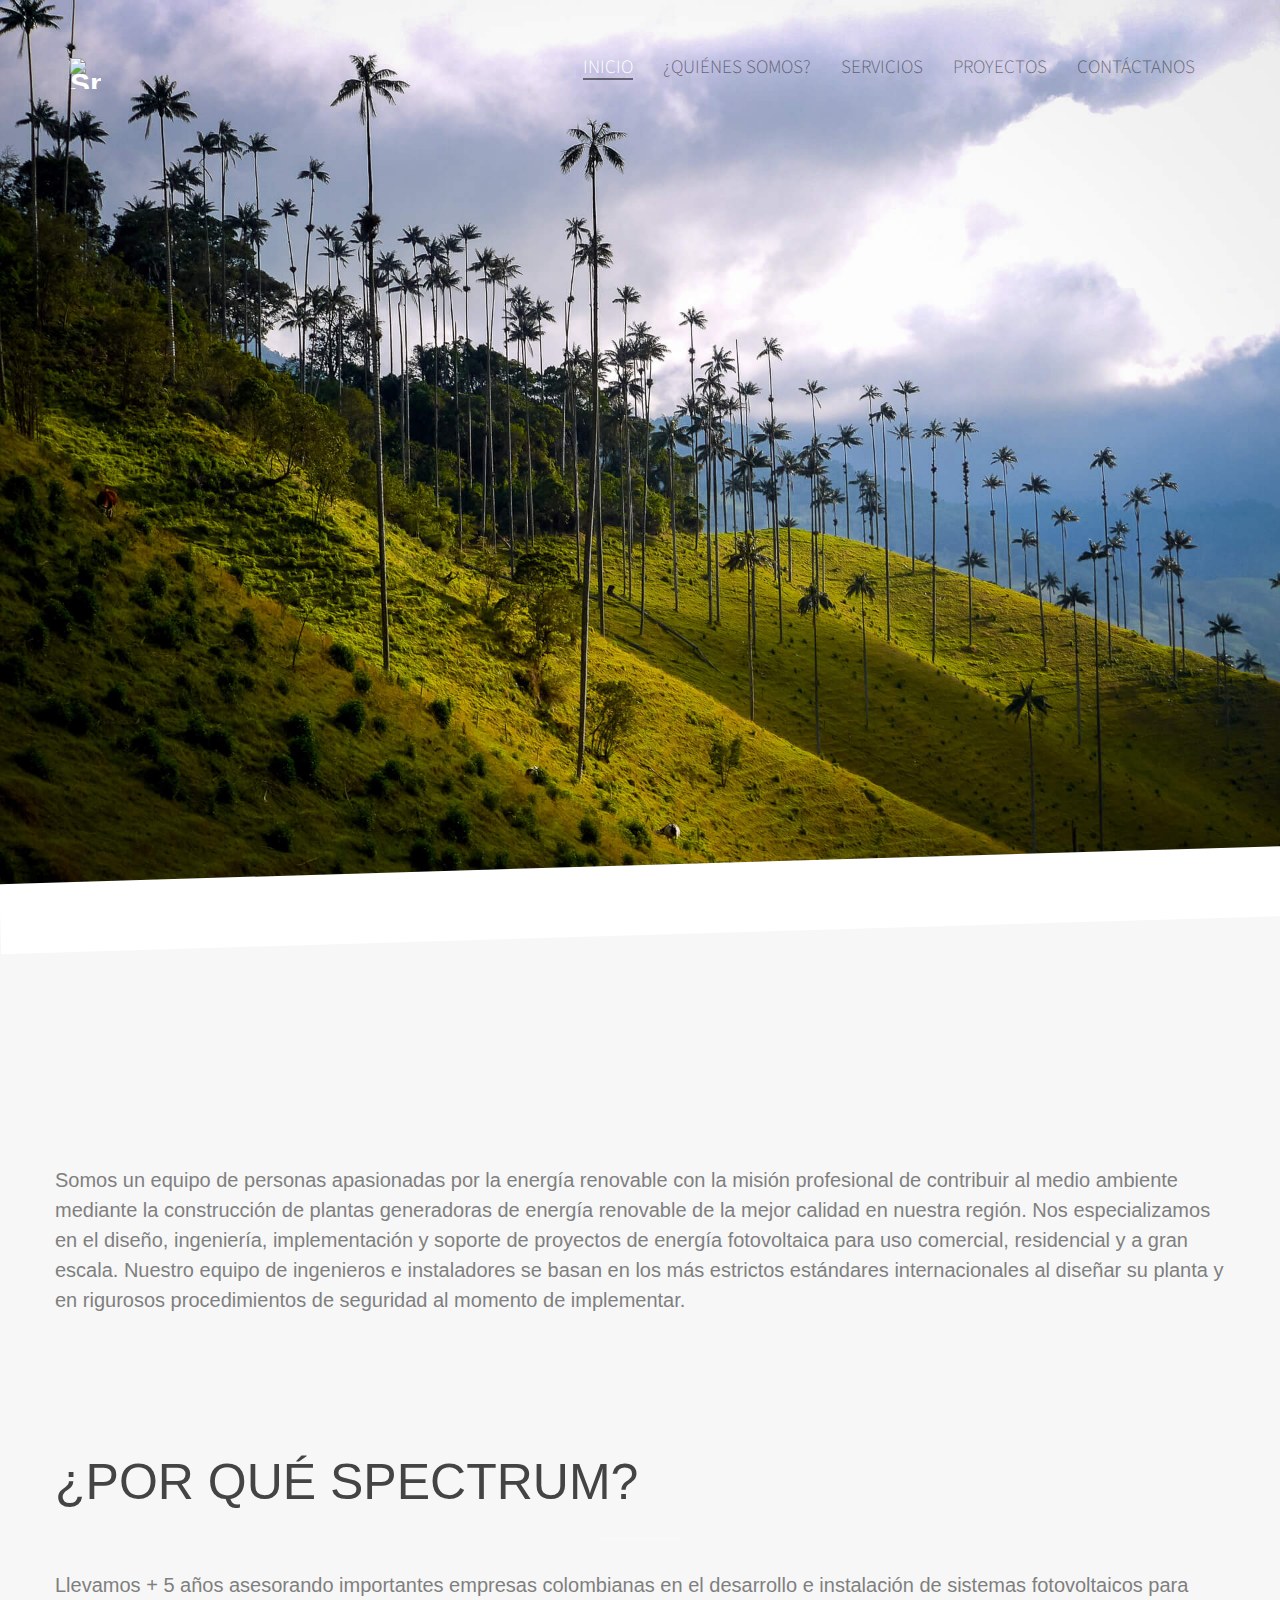
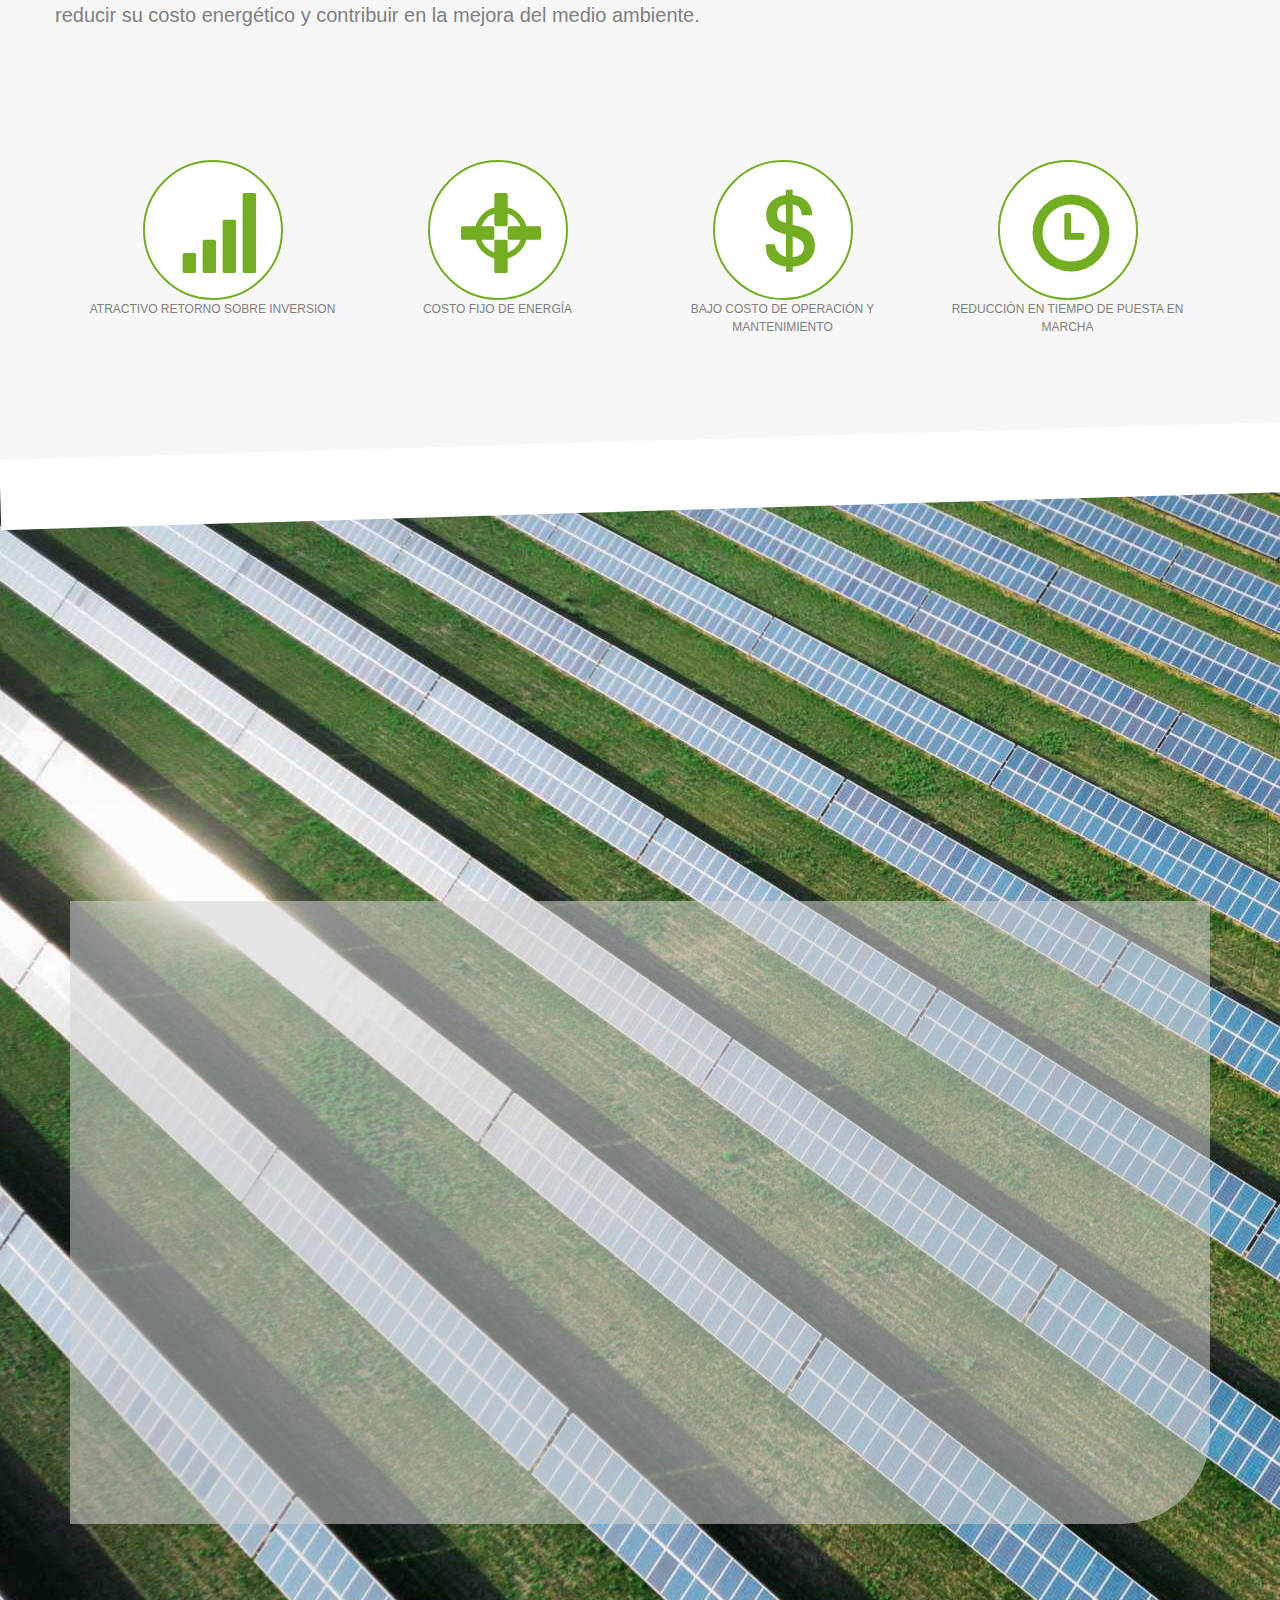
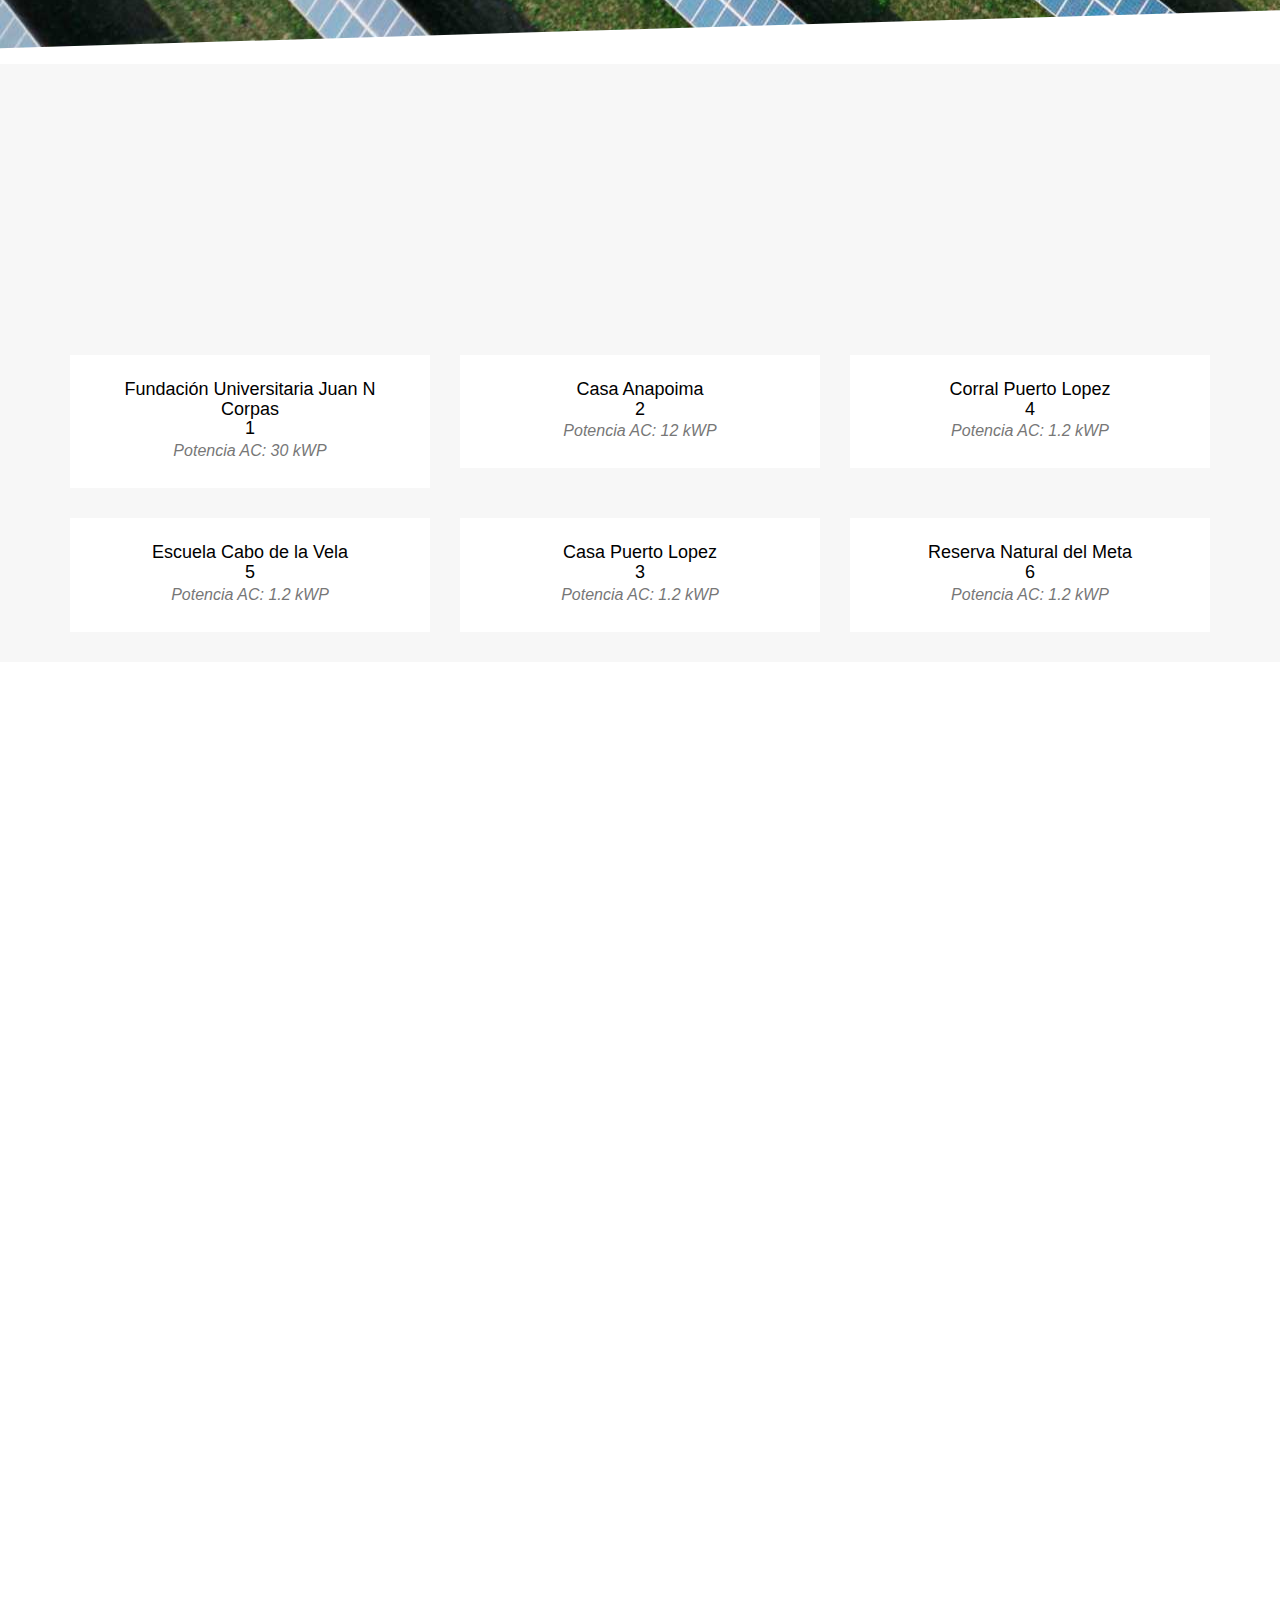
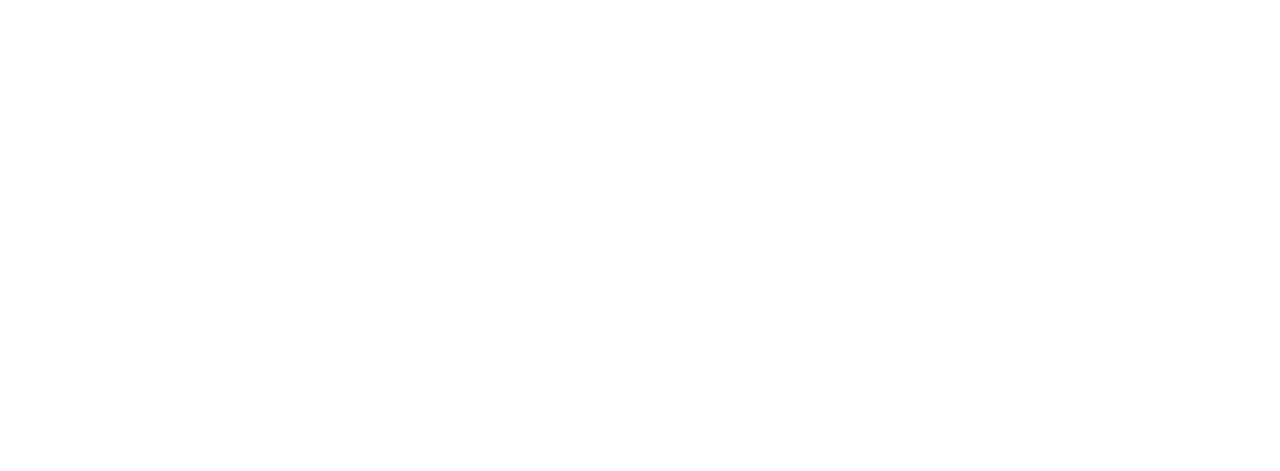
==== commit 251de6b1: "alinear proyectos2" ====
--- a/docs/index.html
+++ b/docs/index.html
@@ -316,9 +316,11 @@
           </a>
           <div class="portfolio-caption">
             <h4>Fundación Universitaria Juan N Corpas</h4>
+            <h4>1</h4>
             <p class="text-muted">Potencia AC: 30 kWP</p>
           </div>
         </div>
+        
       
         <div class="col-md-4 col-sm-6 portfolio-item">
           <a href="#portfolioModal2" class="portfolio-link" data-toggle="modal">
@@ -332,9 +334,11 @@
           </a>
           <div class="portfolio-caption">
             <h4>Casa Anapoima</h4>
+            <h4>2</h4>
             <p class="text-muted">Potencia AC: 12 kWP</p>
           </div>
         </div>
+        
       
         <div class="col-md-4 col-sm-6 portfolio-item">
           <a href="#portfolioModal4" class="portfolio-link" data-toggle="modal">
@@ -348,9 +352,14 @@
           </a>
           <div class="portfolio-caption">
             <h4>Corral Puerto Lopez</h4>
+            <h4>4</h4>
             <p class="text-muted">Potencia AC: 1.2 kWP</p>
           </div>
         </div>
+        
+        </div> 
+        <div class="row">
+        
       
         <div class="col-md-4 col-sm-6 portfolio-item">
           <a href="#portfolioModal5" class="portfolio-link" data-toggle="modal">
@@ -364,9 +373,11 @@
           </a>
           <div class="portfolio-caption">
             <h4>Escuela Cabo de la Vela</h4>
+            <h4>5</h4>
             <p class="text-muted">Potencia AC: 1.2 kWP</p>
           </div>
         </div>
+        
       
         <div class="col-md-4 col-sm-6 portfolio-item">
           <a href="#portfolioModal3" class="portfolio-link" data-toggle="modal">
@@ -380,9 +391,11 @@
           </a>
           <div class="portfolio-caption">
             <h4>Casa Puerto Lopez</h4>
+            <h4>3</h4>
             <p class="text-muted">Potencia AC: 1.2 kWP</p>
           </div>
         </div>
+        
       
         <div class="col-md-4 col-sm-6 portfolio-item">
           <a href="#portfolioModal6" class="portfolio-link" data-toggle="modal">
@@ -396,11 +409,12 @@
           </a>
           <div class="portfolio-caption">
             <h4>Reserva Natural del Meta</h4>
+            <h4>6</h4>
             <p class="text-muted">Potencia AC: 1.2 kWP</p>
           </div>
         </div>
+        
       
-
     </div>
   </div>
 </section>
@@ -437,7 +451,7 @@
 					<h3></h3>
 					<ul class="fh5co-contact-info">
 					
-						<li class="fh5co-contact-address "><i class="icon-home"></i>Av. Suba # 106a-28, <!-- raw HTML omitted --> Bogotá, Colombia</li>
+						<li class="fh5co-contact-address "><i class="icon-home"></i>Av. Suba # 106a-28, <br> Bogotá, Colombia</li>
 					
 						<li class="fh5co-contact-address "><i class="icon-phone"></i>+57 (1) 613.9373</li>
 					
@@ -508,9 +522,13 @@
               <h1>Fundación Universitaria Juan N Corpas</h1>
               <p class="item-intro text-muted"></p>
               <hr class="star-primary"></hr>
-              <p>Potencia DC: <strong>30.4 kW</strong>  <!-- raw HTML omitted --> Potencia AC: <strong>30 kW</strong> <!-- raw HTML omitted --> Sistema: <strong>Interconectado</strong>  <!-- raw HTML omitted --> Paneles: <strong>95 Trina Solar</strong> <!-- raw HTML omitted --> Inversor: <strong>1 SMA</strong> <!-- raw HTML omitted --> Estructura: **Schletter ** <!-- raw HTML omitted --></p>
-<!-- raw HTML omitted --></p>
-              
+              <p><p>Potencia DC: <strong>30.4 kW</strong>  <br /> Potencia AC: <strong>30 kW</strong> <br /> Sistema: <strong>Interconectado</strong>  <br /> Paneles: <strong>95 Trina Solar</strong> <br /> Inversor: <strong>1 SMA</strong> <br /> Estructura: **Schletter ** <br /></p>
+<div class="bs-example" data-example-id="simple-carousel"> <div id="carousel-example-generic" class="carousel slide" data-ride="carousel"> <ol class="carousel-indicators"> <li data-target="#carousel-example-generic" data-slide-to="0" class="active"></li> <li data-target="#carousel-example-generic" data-slide-to="1" class=""></li> <li data-target="#carousel-example-generic" data-slide-to="2" class=""></li> <li data-target="#carousel-example-generic" data-slide-to="3" class=""></li> <li data-target="#carousel-example-generic" data-slide-to="4" class=""></li> <li data-target="#carousel-example-generic" data-slide-to="5" class=""></li> <li data-target="#carousel-example-generic" data-slide-to="6" class=""></li> </ol> <div class="carousel-inner" role="listbox"> <div class="item active"> <img data-src="holder.js/900x500/auto/#777:#555/text:First slide" alt="First slide" src="./images/portfolio/fujnc/GLXY5883[1].jpg" data-holder-rendered="true"> </div> <div class="item"> <img data-src="holder.js/900x500/auto/#666:#444/text:Second slide" alt="Second slide" src="./images/portfolio/fujnc/HKIV5450[1].jpg" data-holder-rendered="true"> </div> <div class="item"> <img data-src="holder.js/900x500/auto/#555:#333/text:Third slide" alt="Third slide" src="./images/portfolio/fujnc/IMG_2011[1].jpg" data-holder-rendered="true"> </div> <div class="item"> <img data-src="holder.js/900x500/auto/#555:#333/text:Fourth slide" alt="Fourth slide" src="./images/portfolio/fujnc/IDNK5853[1].jpg" data-holder-rendered="true"> </div> <div class="item"> <img data-src="holder.js/900x500/auto/#555:#333/text:Fifth slide" alt="Fifth slide" src="./images/portfolio/fujnc/IMG_2012[1].jpg" data-holder-rendered="true"> </div> <div class="item"> <img data-src="holder.js/900x500/auto/#555:#333/text:Sixth slide" alt="Sixth slide" src="./images/portfolio/fujnc/IMG_2013[1].jpg" data-holder-rendered="true"> </div> <div class="item"> <img data-src="holder.js/900x500/auto/#555:#333/text:Seventh slide" alt="Seventh slide" src="./images/portfolio/fujnc/FNYS3019[1].jpg" data-holder-rendered="true"> </div> </div> <a class="left carousel-control" href="#carousel-example-generic" role="button" data-slide="prev"> <span class="glyphicon glyphicon-chevron-left" aria-hidden="true"></span> <span class="sr-only">Previous</span> </a> <a class="right carousel-control" href="#carousel-example-generic" role="button" data-slide="next"> <span class="glyphicon glyphicon-chevron-right" aria-hidden="true"></span> <span class="sr-only">Next</span> </a> </div> </div></p>
+              <ul class="list-inline">
+                <li>Fecha: 2017-10-19</li>
+                <li>Cliente: <a href="#">Fundación Universitaria Juan N Corpas</a></li>
+                <li>Categoría: Potencia AC: 30 kWP</li>
+              </ul>
               <button type="button" class="btn btn-primary" data-dismiss="modal"><i class="fa fa-times"></i> Cerrar el Proyecto</button>
             </div>
           </div>
@@ -534,9 +552,13 @@
               <h1>Casa Anapoima</h1>
               <p class="item-intro text-muted"></p>
               <hr class="star-primary"></hr>
-              <p>Potencia DC: <strong>14.04 kWP</strong>  <!-- raw HTML omitted --> Potencia AC: <strong>12 kWP</strong> <!-- raw HTML omitted --> Sistema: <strong>Interconectado</strong>  <!-- raw HTML omitted --> Paneles: <strong>36 trina solar</strong> <!-- raw HTML omitted --> Inversor: <strong>1 Fronius</strong> <!-- raw HTML omitted --> Estructura: <strong>Contra balanceada Ecolibrium Solar</strong> <!-- raw HTML omitted --></p>
-<!-- raw HTML omitted --></p>
-              
+              <p><p>Potencia DC: <strong>14.04 kWP</strong>  <br /> Potencia AC: <strong>12 kWP</strong> <br /> Sistema: <strong>Interconectado</strong>  <br /> Paneles: <strong>36 trina solar</strong> <br /> Inversor: <strong>1 Fronius</strong> <br /> Estructura: <strong>Contra balanceada Ecolibrium Solar</strong> <br /></p>
+<div class="bs-example" data-example-id="simple-carousel-3"> <div id="carousel-example-generic-3" class="carousel slide" data-ride="carousel"> <ol class="carousel-indicators"> <li data-target="#carousel-example-generic-3" data-slide-to="0" class="active"></li> <li data-target="#carousel-example-generic-3" data-slide-to="1" class=""></li> <li data-target="#carousel-example-generic-3" data-slide-to="2" class=""></li> <li data-target="#carousel-example-generic-3" data-slide-to="3" class=""></li> </ol> <div class="carousel-inner" role="listbox"> <div class="item active"> <img data-src="holder.js/900x500/auto/#777:#555/text:First slide" alt="First slide" src="./images/portfolio/anapoima/anapoima-1.jpg" data-holder-rendered="true"> </div> <div class="item"> <img data-src="holder.js/900x500/auto/#666:#444/text:Second slide" alt="Second slide" src="./images/portfolio/anapoima/anapoima-2.jpg" data-holder-rendered="true"> </div> <div class="item"> <img data-src="holder.js/900x500/auto/#555:#333/text:Third slide" alt="Third slide" src="./images/portfolio/anapoima/anapoima-3.jpg" data-holder-rendered="true"> </div> <div class="item"> <img data-src="holder.js/900x500/auto/#555:#333/text:Fourth slide" alt="Fourth slide" src="./images/portfolio/anapoima/anapoima-4.jpg" data-holder-rendered="true"> </div> </div> <a class="left carousel-control" href="#carousel-example-generic-3" role="button" data-slide="prev"> <span class="glyphicon glyphicon-chevron-left" aria-hidden="true"></span> <span class="sr-only">Previous</span> </a> <a class="right carousel-control" href="#carousel-example-generic-3" role="button" data-slide="next"> <span class="glyphicon glyphicon-chevron-right" aria-hidden="true"></span> <span class="sr-only">Next</span> </a> </div> </div></p>
+              <ul class="list-inline">
+                <li>Fecha: 2019-07-30</li>
+                <li>Cliente: <a href="#">Anapoima</a></li>
+                <li>Categoría: Potencia AC: 12 kWP</li>
+              </ul>
               <button type="button" class="btn btn-primary" data-dismiss="modal"><i class="fa fa-times"></i> Cerrar el Proyecto</button>
             </div>
           </div>
@@ -560,9 +582,13 @@
               <h1>Corral Puerto Lopez</h1>
               <p class="item-intro text-muted"></p>
               <hr class="star-primary"></hr>
-              <p>Potencia DC: <strong>2.04 kWP</strong>  <!-- raw HTML omitted --> Potencia AC: <strong>1.2 kWP</strong> <!-- raw HTML omitted --> Sistema: <strong>Aislado</strong>  <!-- raw HTML omitted --> Paneles: <strong>6 Jinko Solar</strong>  <!-- raw HTML omitted --> Controlador: <strong>1 Studer</strong> <!-- raw HTML omitted --> Inversor/Cargador: <strong>1 Victron Energy</strong> <!-- raw HTML omitted --> Baterías: <strong>4 Gel</strong> <!-- raw HTML omitted --> Estructura: <strong>Alurack</strong> <!-- raw HTML omitted --></p>
-<!-- raw HTML omitted --></p>
-              
+              <p><p>Potencia DC: <strong>2.04 kWP</strong>  <br /> Potencia AC: <strong>1.2 kWP</strong> <br /> Sistema: <strong>Aislado</strong>  <br /> Paneles: <strong>6 Jinko Solar</strong>  <br /> Controlador: <strong>1 Studer</strong> <br /> Inversor/Cargador: <strong>1 Victron Energy</strong> <br /> Baterías: <strong>4 Gel</strong> <br /> Estructura: <strong>Alurack</strong> <br /></p>
+<div class="bs-example" data-example-id="simple-carousel-2"> <div id="carousel-example-generic-2" class="carousel slide" data-ride="carousel"> <ol class="carousel-indicators"> <li data-target="#carousel-example-generic-2" data-slide-to="0" class="active"></li> <li data-target="#carousel-example-generic-2" data-slide-to="1" class=""></li> <li data-target="#carousel-example-generic-2" data-slide-to="2" class=""></li> </ol> <div class="carousel-inner" role="listbox"> <div class="item active"> <img data-src="holder.js/900x500/auto/#777:#555/text:First slide" alt="First slide" src="./images/portfolio/cplopez/corral-lopez-1.JPG" data-holder-rendered="true"> </div> <div class="item"> <img data-src="holder.js/900x500/auto/#666:#444/text:Second slide" alt="Second slide" src="./images/portfolio/cplopez/corral-lopez-2.jpeg" data-holder-rendered="true"> </div> <div class="item"> <img data-src="holder.js/900x500/auto/#555:#333/text:Third slide" alt="Third slide" src="./images/portfolio/cplopez/corral-lopez-3.jpeg" data-holder-rendered="true"> </div> </div> <a class="left carousel-control" href="#carousel-example-generic-2" role="button" data-slide="prev"> <span class="glyphicon glyphicon-chevron-left" aria-hidden="true"></span> <span class="sr-only">Previous</span> </a> <a class="right carousel-control" href="#carousel-example-generic-2" role="button" data-slide="next"> <span class="glyphicon glyphicon-chevron-right" aria-hidden="true"></span> <span class="sr-only">Next</span> </a> </div> </div></p>
+              <ul class="list-inline">
+                <li>Fecha: 2020-06-03</li>
+                <li>Cliente: <a href="#">Puerto Lopez</a></li>
+                <li>Categoría: Potencia AC: 1.2 kWP</li>
+              </ul>
               <button type="button" class="btn btn-primary" data-dismiss="modal"><i class="fa fa-times"></i> Cerrar el Proyecto</button>
             </div>
           </div>
@@ -586,9 +612,13 @@
               <h1>Escuela Cabo de la Vela</h1>
               <p class="item-intro text-muted"></p>
               <hr class="star-primary"></hr>
-              <p>Potencia DC: <strong>2.4 kWP</strong>  <!-- raw HTML omitted --> Potencia AC: <strong>3.0 kWP</strong> <!-- raw HTML omitted --> Sistema: <strong>Aislado</strong>  <!-- raw HTML omitted --> Paneles: <strong>6 jinko solar</strong> <!-- raw HTML omitted --> Controlador: <strong>1 Victron Energy</strong> <!-- raw HTML omitted --> Inversor/Cargador: <strong>1 Victron Energy</strong> <!-- raw HTML omitted --> Baterías: <strong>8 baterías lítio</strong> <!-- raw HTML omitted --> Estructura: <strong>Alurack</strong> <!-- raw HTML omitted --></p>
-<!-- raw HTML omitted --></p>
-              
+              <p><p>Potencia DC: <strong>2.4 kWP</strong>  <br /> Potencia AC: <strong>3.0 kWP</strong> <br /> Sistema: <strong>Aislado</strong>  <br /> Paneles: <strong>6 jinko solar</strong> <br /> Controlador: <strong>1 Victron Energy</strong> <br /> Inversor/Cargador: <strong>1 Victron Energy</strong> <br /> Baterías: <strong>8 baterías lítio</strong> <br /> Estructura: <strong>Alurack</strong> <br /></p>
+<div class="bs-example" data-example-id="simple-carousel"> <div id="carousel-example-generic" class="carousel slide" data-ride="carousel"> <ol class="carousel-indicators"> <li data-target="#carousel-example-generic" data-slide-to="0" class="active"></li> <li data-target="#carousel-example-generic" data-slide-to="1" class=""></li> <li data-target="#carousel-example-generic" data-slide-to="2" class=""></li> <li data-target="#carousel-example-generic" data-slide-to="3" class=""></li> <li data-target="#carousel-example-generic" data-slide-to="4" class=""></li> <li data-target="#carousel-example-generic" data-slide-to="5" class=""></li> <li data-target="#carousel-example-generic" data-slide-to="6" class=""></li> <li data-target="#carousel-example-generic" data-slide-to="7" class=""></li> </ol> <div class="carousel-inner" role="listbox"> <div class="item active"> <img data-src="holder.js/900x500/auto/#777:#555/text:First slide" alt="First slide" src="./images/portfolio/ecdv/ecb-1.jpg" data-holder-rendered="true"> </div> <div class="item"> <img data-src="holder.js/900x500/auto/#666:#444/text:Second slide" alt="Second slide" src="./images/portfolio/ecdv/ecb-2.jpg" data-holder-rendered="true"> </div> <div class="item"> <img data-src="holder.js/900x500/auto/#555:#333/text:Third slide" alt="Third slide" src="./images/portfolio/ecdv/ecb-3.jpg" data-holder-rendered="true"> </div> <div class="item"> <img data-src="holder.js/900x500/auto/#555:#333/text:Fourth slide" alt="Fourth slide" src="./images/portfolio/ecdv/ecb-3.jpg" data-holder-rendered="true"> </div> <div class="item"> <img data-src="holder.js/900x500/auto/#555:#333/text:Fifth slide" alt="Fifth slide" src="./images/portfolio/ecdv/ecb-4.jpg" data-holder-rendered="true"> </div> <div class="item"> <img data-src="holder.js/900x500/auto/#555:#333/text:Sixth slide" alt="Sixth slide" src="./images/portfolio/ecdv/ecb-5.jpg" data-holder-rendered="true"> </div> <div class="item"> <img data-src="holder.js/900x500/auto/#555:#333/text:Seventh slide" alt="Seventh slide" src="./images/portfolio/ecdv/ecb-6.jpg" data-holder-rendered="true"> </div> <div class="item"> <img data-src="holder.js/900x500/auto/#555:#333/text:Seventh slide" alt="Seventh slide" src="./images/portfolio/ecdv/ecb-7.jpg" data-holder-rendered="true"> </div> <div class="item"> <img data-src="holder.js/900x500/auto/#555:#333/text:Seventh slide" alt="Seventh slide" src="./images/portfolio/ecdv/ecb-8.jpg" data-holder-rendered="true"> </div> </div> <a class="left carousel-control" href="#carousel-example-generic" role="button" data-slide="prev"> <span class="glyphicon glyphicon-chevron-left" aria-hidden="true"></span> <span class="sr-only">Previous</span> </a> <a class="right carousel-control" href="#carousel-example-generic" role="button" data-slide="next"> <span class="glyphicon glyphicon-chevron-right" aria-hidden="true"></span> <span class="sr-only">Next</span> </a> </div> </div></p>
+              <ul class="list-inline">
+                <li>Fecha: 2020-06-03</li>
+                <li>Cliente: <a href="#">Escuela Cabo de la Vela</a></li>
+                <li>Categoría: Potencia AC: 1.2 kWP</li>
+              </ul>
               <button type="button" class="btn btn-primary" data-dismiss="modal"><i class="fa fa-times"></i> Cerrar el Proyecto</button>
             </div>
           </div>
@@ -612,9 +642,13 @@
               <h1>Casa Puerto Lopez</h1>
               <p class="item-intro text-muted"></p>
               <hr class="star-primary"></hr>
-              <p>Potencia DC: <strong>2.04 kWP</strong>  <!-- raw HTML omitted --> Potencia AC: <strong>1.2 kWP</strong> <!-- raw HTML omitted --> Sistema: <strong>No Interconectado</strong>  <!-- raw HTML omitted --> Paneles: <strong>6 trina solar</strong> <!-- raw HTML omitted --> Controlador: <strong>1 Victron Energy</strong> <!-- raw HTML omitted --> Inversor/Cargador: <strong>1 Victron Energy</strong> <!-- raw HTML omitted --> Baterías: <strong>4 gel</strong> <!-- raw HTML omitted --> Estructura: <strong>Alurack</strong> <!-- raw HTML omitted --></p>
-<!-- raw HTML omitted --></p>
-              
+              <p><p>Potencia DC: <strong>2.04 kWP</strong>  <br /> Potencia AC: <strong>1.2 kWP</strong> <br /> Sistema: <strong>No Interconectado</strong>  <br /> Paneles: <strong>6 trina solar</strong> <br /> Controlador: <strong>1 Victron Energy</strong> <br /> Inversor/Cargador: <strong>1 Victron Energy</strong> <br /> Baterías: <strong>4 gel</strong> <br /> Estructura: <strong>Alurack</strong> <br /></p>
+<div class="bs-example" data-example-id="simple-carousel-2"> <div id="carousel-example-generic-2" class="carousel slide" data-ride="carousel"> <ol class="carousel-indicators"> <li data-target="#carousel-example-generic-2" data-slide-to="0" class="active"></li> <li data-target="#carousel-example-generic-2" data-slide-to="1" class=""></li> <li data-target="#carousel-example-generic-2" data-slide-to="2" class=""></li> <li data-target="#carousel-example-generic-2" data-slide-to="3" class=""></li> </ol> <div class="carousel-inner" role="listbox"> <div class="item active"> <img data-src="holder.js/900x500/auto/#777:#555/text:First slide" alt="First slide" src="./images/portfolio/plopez/puerto-lopez-5.jpg" data-holder-rendered="true"> </div> <div class="item"> <img data-src="holder.js/900x500/auto/#666:#444/text:Second slide" alt="Second slide" src="./images/portfolio/plopez/puerto-lopez-2.jpg" data-holder-rendered="true"> </div> <div class="item"> <img data-src="holder.js/900x500/auto/#555:#333/text:Third slide" alt="Third slide" src="./images/portfolio/plopez/puerto-lopez-3.jpg" data-holder-rendered="true"> </div> <div class="item"> <img data-src="holder.js/900x500/auto/#555:#333/text:Fourth slide" alt="Fourth slide" src="./images/portfolio/plopez/puerto-lopez-4.jpg" data-holder-rendered="true"> </div> </div> <a class="left carousel-control" href="#carousel-example-generic-2" role="button" data-slide="prev"> <span class="glyphicon glyphicon-chevron-left" aria-hidden="true"></span> <span class="sr-only">Previous</span> </a> <a class="right carousel-control" href="#carousel-example-generic-2" role="button" data-slide="next"> <span class="glyphicon glyphicon-chevron-right" aria-hidden="true"></span> <span class="sr-only">Next</span> </a> </div> </div></p>
+              <ul class="list-inline">
+                <li>Fecha: 2019-07-30</li>
+                <li>Cliente: <a href="#">Puerto Lopez</a></li>
+                <li>Categoría: Potencia AC: 1.2 kWP</li>
+              </ul>
               <button type="button" class="btn btn-primary" data-dismiss="modal"><i class="fa fa-times"></i> Cerrar el Proyecto</button>
             </div>
           </div>
@@ -638,8 +672,12 @@
               <h1>Reserva Natural del Meta</h1>
               <p class="item-intro text-muted"></p>
               <hr class="star-primary"></hr>
-              <p>Potencia DC: <strong>4.77 kWP</strong>  <!-- raw HTML omitted --> Potencia AC: <strong>6.0 kWP</strong> <!-- raw HTML omitted --> Sistema: <strong>Aislado</strong>  <!-- raw HTML omitted --> Paneles: <strong>18 Acrossol</strong> <!-- raw HTML omitted --> Controlador: <strong>2 Outback</strong> <!-- raw HTML omitted --> Inversor/Cargador: <strong>2 Victron Energy</strong> <!-- raw HTML omitted --> Baterías: <strong>12 baterías OPzV</strong> <!-- raw HTML omitted --> Estructura: <strong>Alurack</strong> <!-- raw HTML omitted --></p>
-              
+              <p>Potencia DC: <strong>4.77 kWP</strong>  <br /> Potencia AC: <strong>6.0 kWP</strong> <br /> Sistema: <strong>Aislado</strong>  <br /> Paneles: <strong>18 Acrossol</strong> <br /> Controlador: <strong>2 Outback</strong> <br /> Inversor/Cargador: <strong>2 Victron Energy</strong> <br /> Baterías: <strong>12 baterías OPzV</strong> <br /> Estructura: <strong>Alurack</strong> <br /></p>
+              <ul class="list-inline">
+                <li>Fecha: 2019-07-30</li>
+                <li>Cliente: <a href="#">Reserva Natural del Meta</a></li>
+                <li>Categoría: Potencia AC: 1.2 kWP</li>
+              </ul>
               <button type="button" class="btn btn-primary" data-dismiss="modal"><i class="fa fa-times"></i> Cerrar el Proyecto</button>
             </div>
           </div>
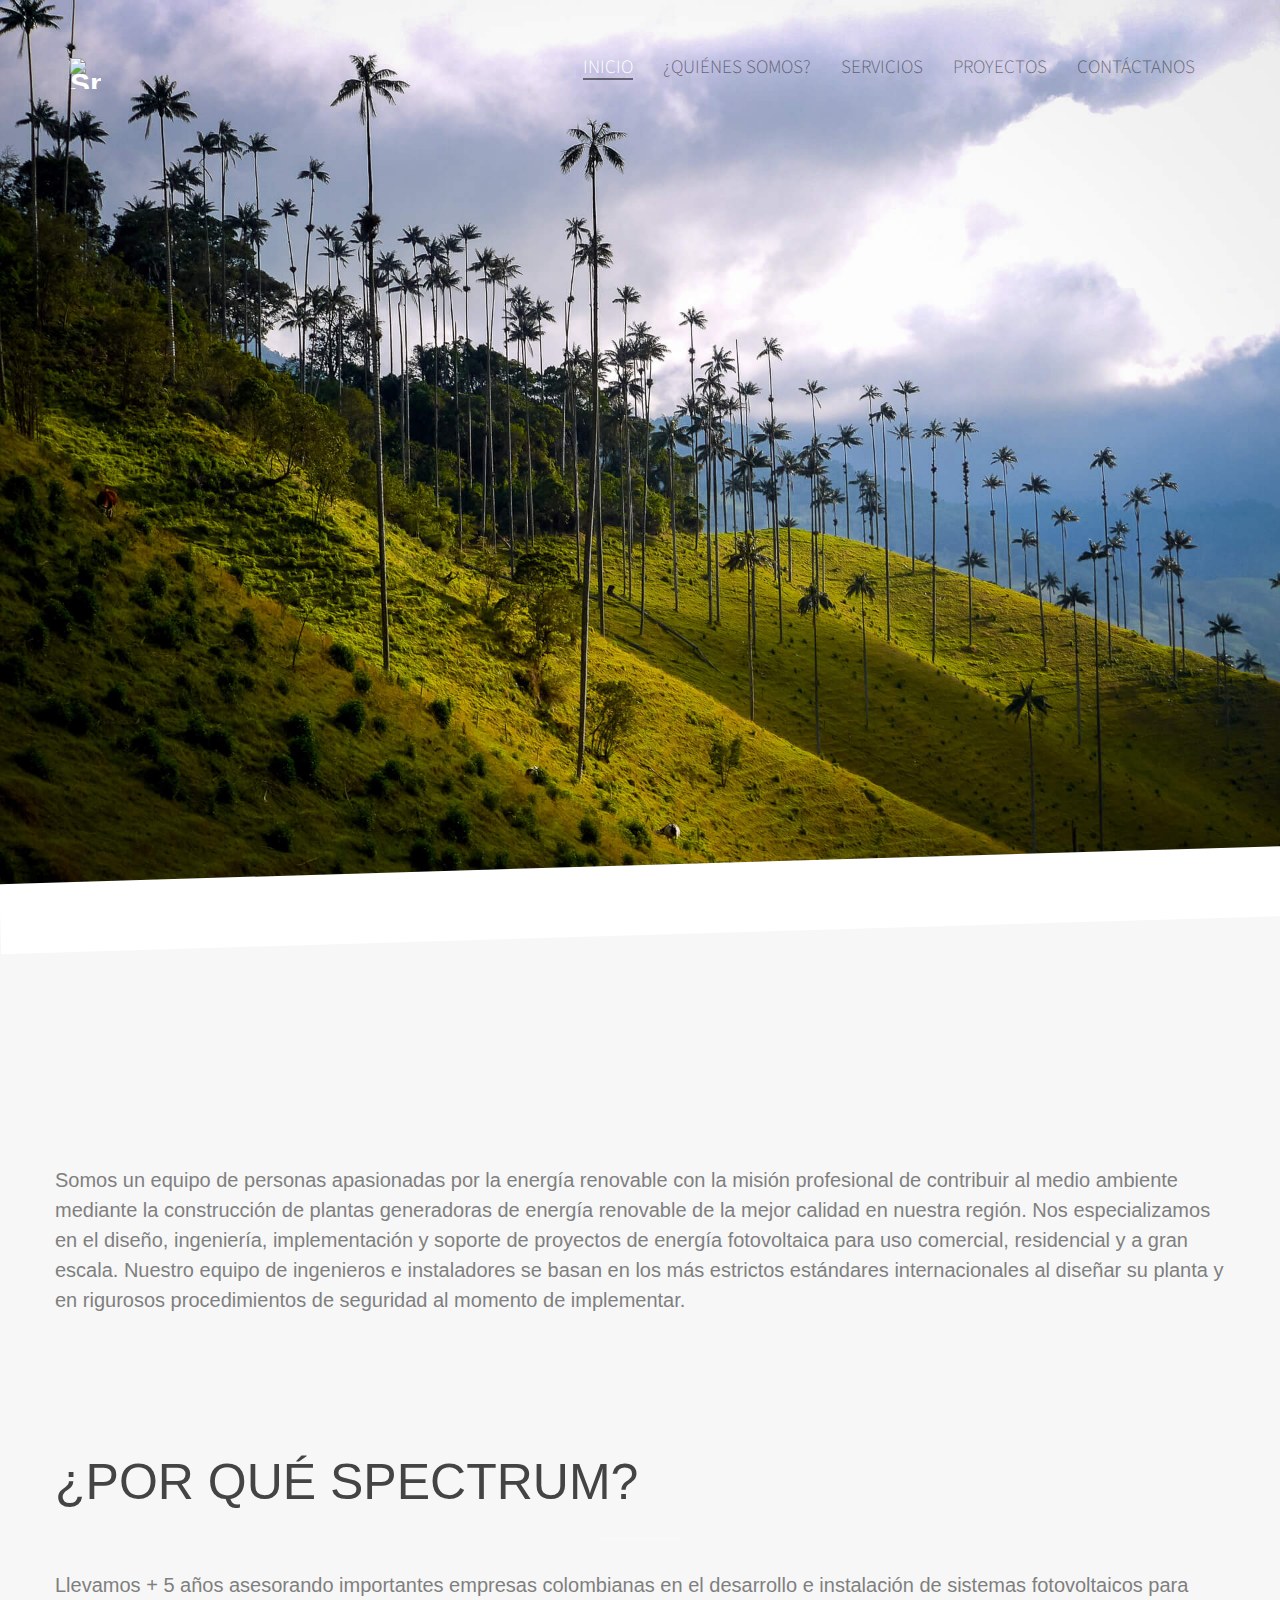
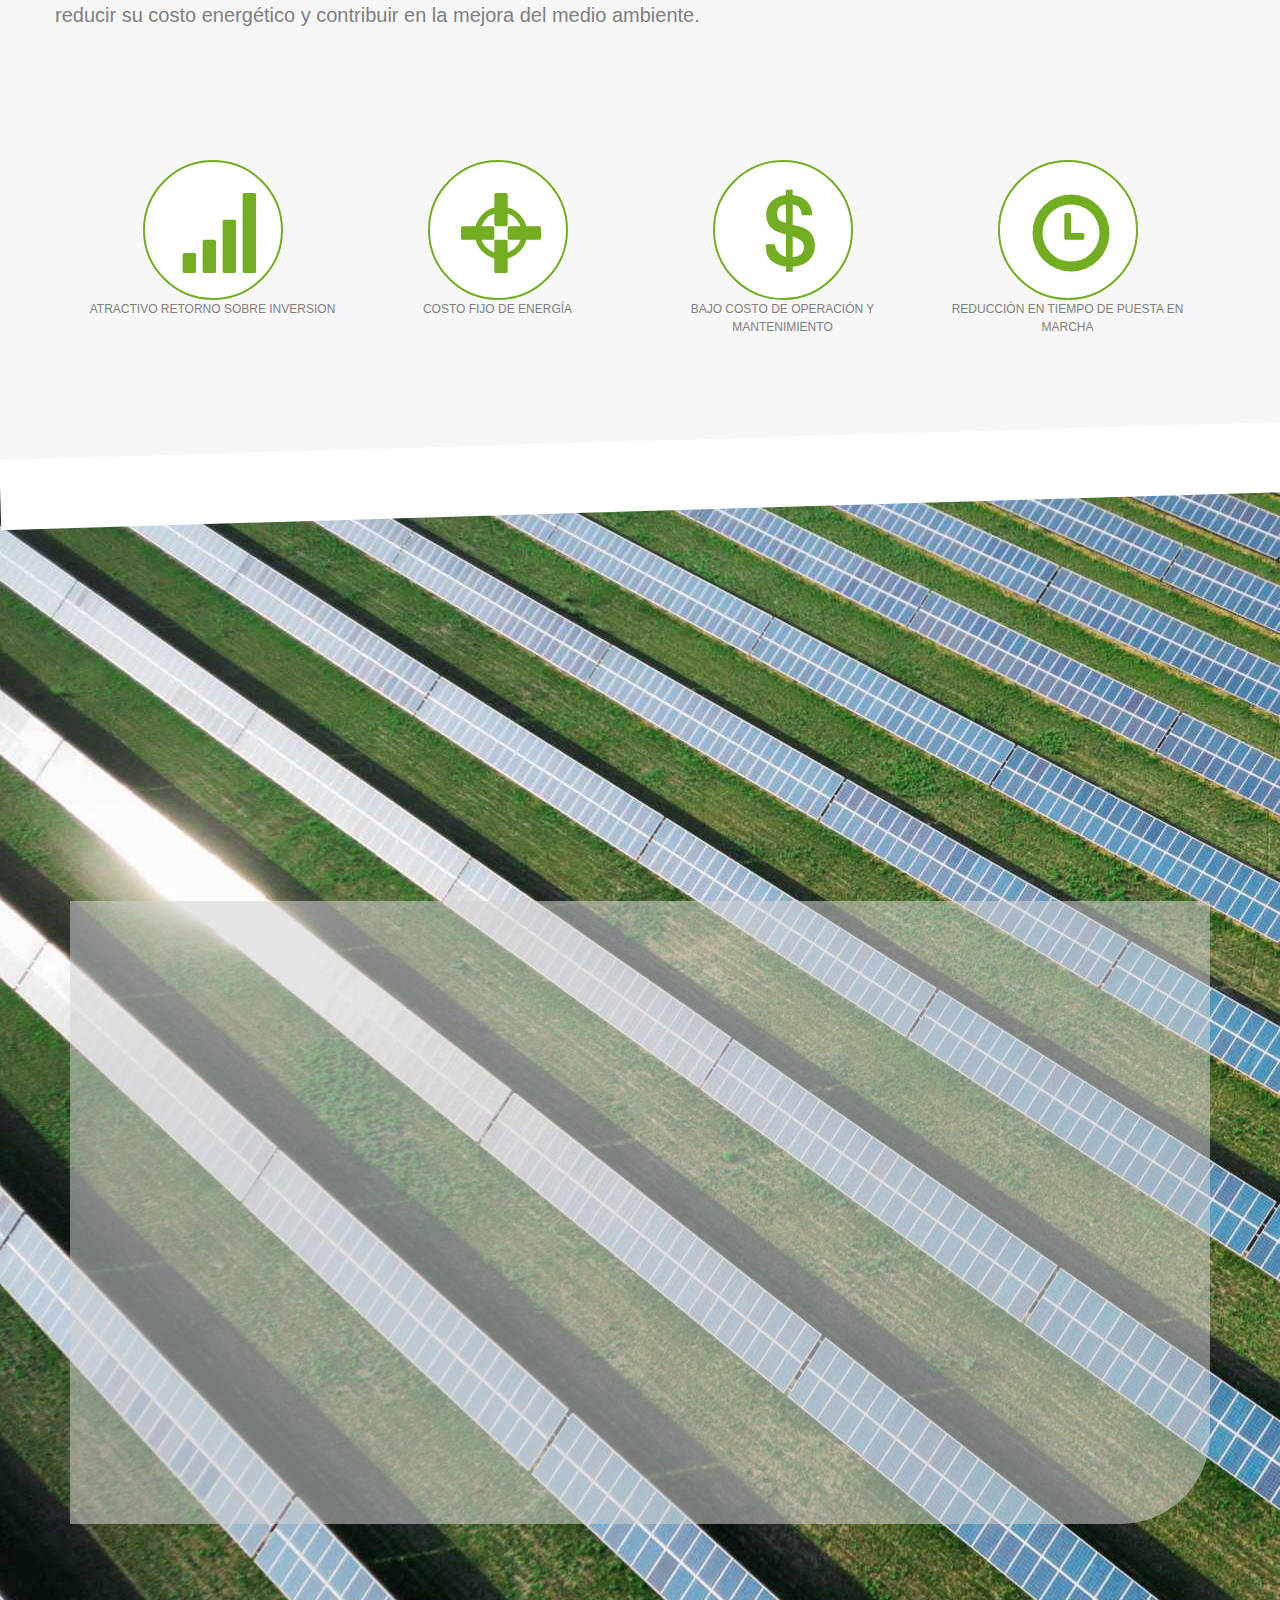
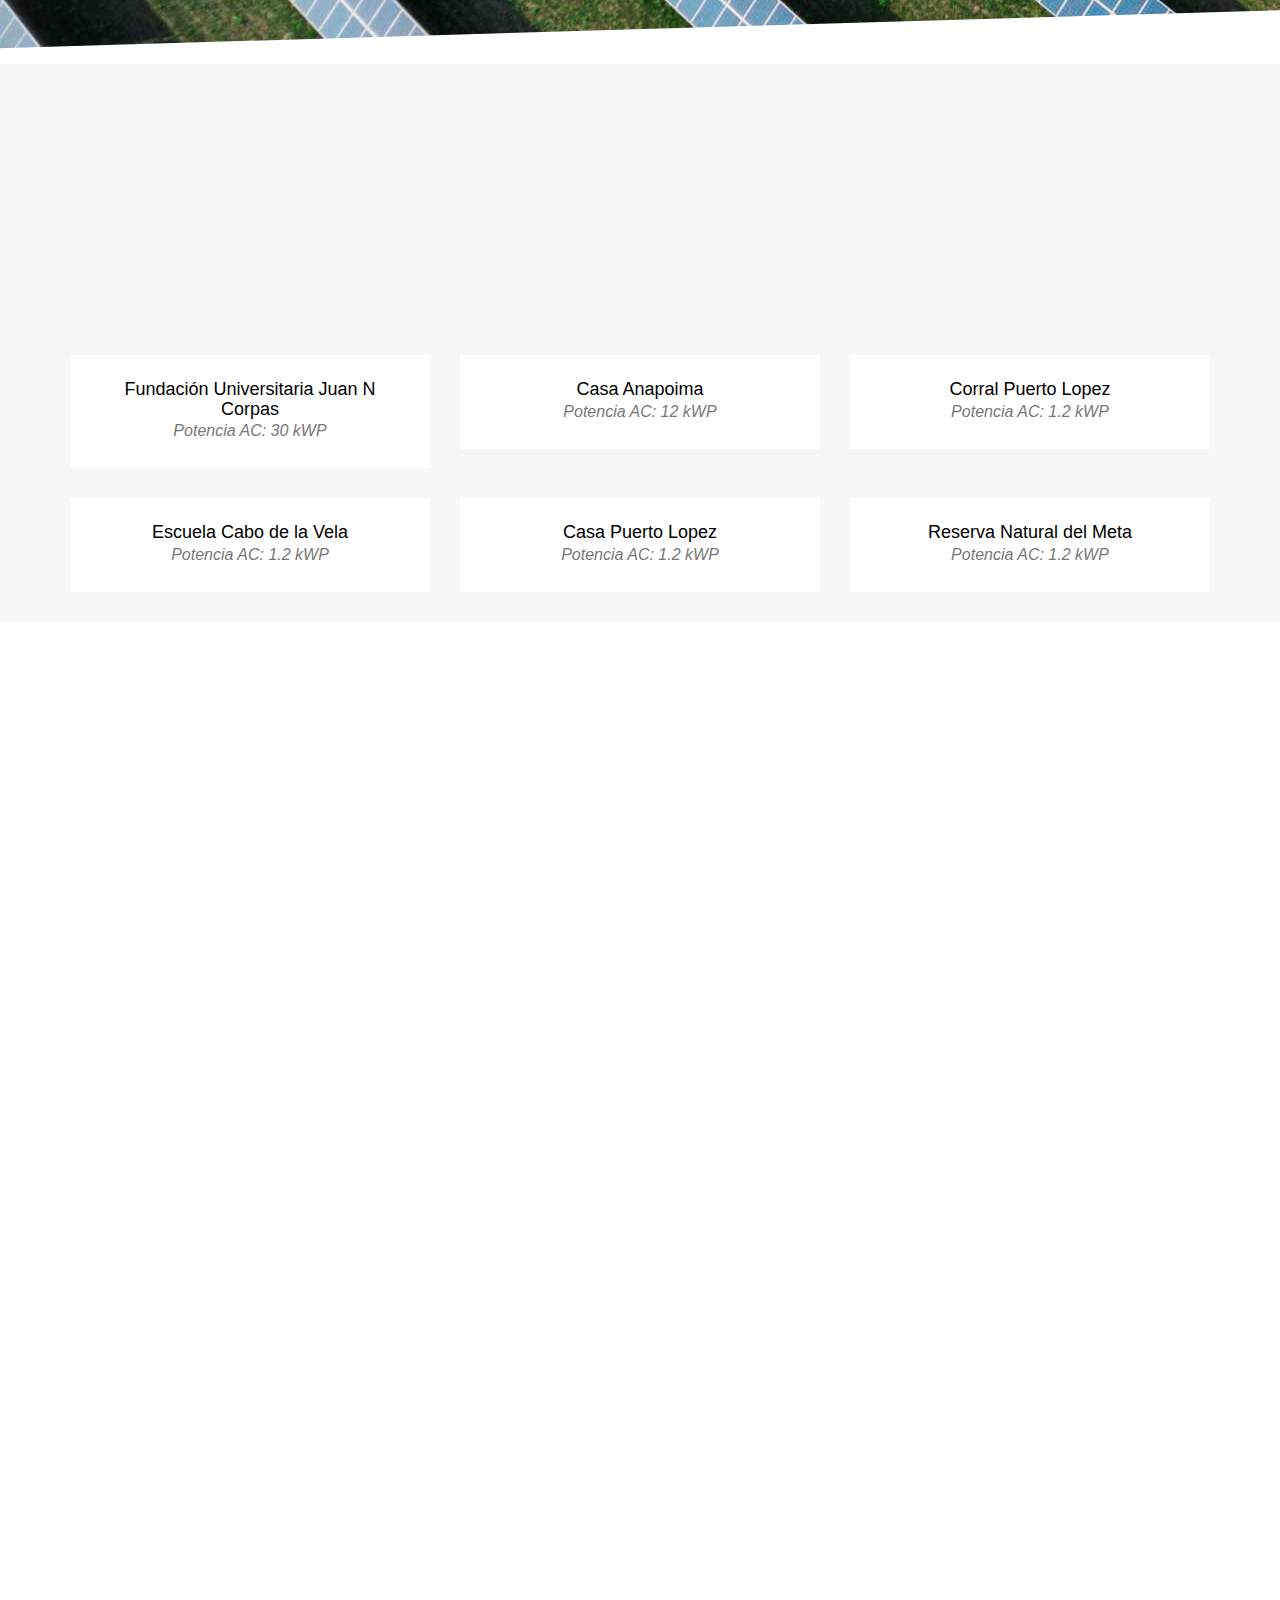
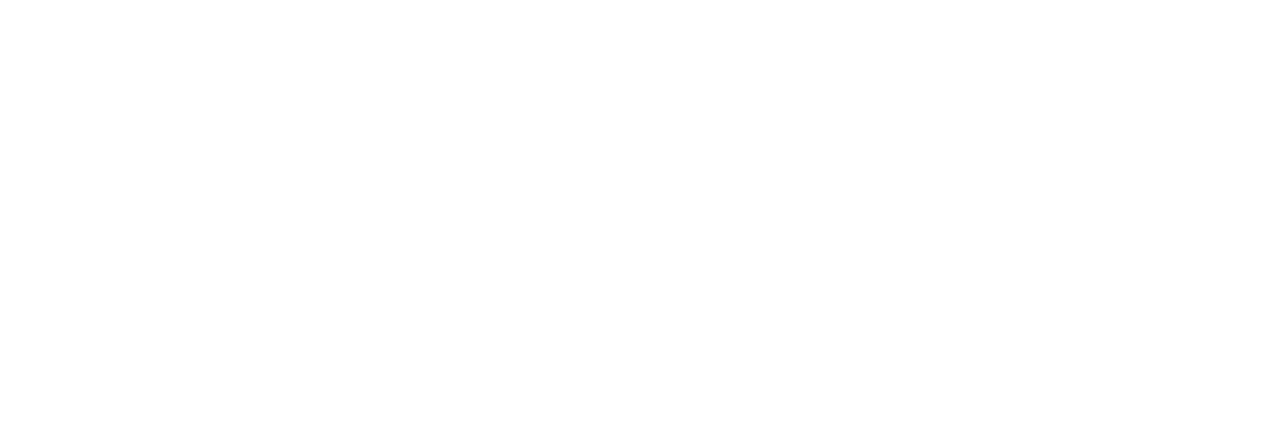
==== commit fd7411f5: "alinear proyectos2" ====
--- a/docs/index.html
+++ b/docs/index.html
@@ -315,8 +315,7 @@
             <img src="https://ceduquey.github.io/SpectrumDraft/images/portfolio/fujnc-preview-2.jpg" class="img-responsive" alt="">
           </a>
           <div class="portfolio-caption">
-            <h4>Fundación Universitaria Juan N Corpas</h4>
-            <h4>1</h4>
+            <h4>Fundación Universitaria Juan N Corpas</h4>            
             <p class="text-muted">Potencia AC: 30 kWP</p>
           </div>
         </div>
@@ -333,8 +332,7 @@
             <img src="https://ceduquey.github.io/SpectrumDraft/images/portfolio/anapoima-preview.jpg" class="img-responsive" alt="">
           </a>
           <div class="portfolio-caption">
-            <h4>Casa Anapoima</h4>
-            <h4>2</h4>
+            <h4>Casa Anapoima</h4>            
             <p class="text-muted">Potencia AC: 12 kWP</p>
           </div>
         </div>
@@ -351,8 +349,7 @@
             <img src="https://ceduquey.github.io/SpectrumDraft/images/portfolio/clopez-preview.JPG" class="img-responsive" alt="">
           </a>
           <div class="portfolio-caption">
-            <h4>Corral Puerto Lopez</h4>
-            <h4>4</h4>
+            <h4>Corral Puerto Lopez</h4>            
             <p class="text-muted">Potencia AC: 1.2 kWP</p>
           </div>
         </div>
@@ -372,8 +369,7 @@
             <img src="https://ceduquey.github.io/SpectrumDraft/images/portfolio/ecb-preview.jpg" class="img-responsive" alt="">
           </a>
           <div class="portfolio-caption">
-            <h4>Escuela Cabo de la Vela</h4>
-            <h4>5</h4>
+            <h4>Escuela Cabo de la Vela</h4>            
             <p class="text-muted">Potencia AC: 1.2 kWP</p>
           </div>
         </div>
@@ -390,8 +386,7 @@
             <img src="https://ceduquey.github.io/SpectrumDraft/images/portfolio/puerto-lopez-preview.jpg" class="img-responsive" alt="">
           </a>
           <div class="portfolio-caption">
-            <h4>Casa Puerto Lopez</h4>
-            <h4>3</h4>
+            <h4>Casa Puerto Lopez</h4>            
             <p class="text-muted">Potencia AC: 1.2 kWP</p>
           </div>
         </div>
@@ -408,8 +403,7 @@
             <img src="https://ceduquey.github.io/SpectrumDraft/images/portfolio/wip.jpeg" class="img-responsive" alt="">
           </a>
           <div class="portfolio-caption">
-            <h4>Reserva Natural del Meta</h4>
-            <h4>6</h4>
+            <h4>Reserva Natural del Meta</h4>            
             <p class="text-muted">Potencia AC: 1.2 kWP</p>
           </div>
         </div>
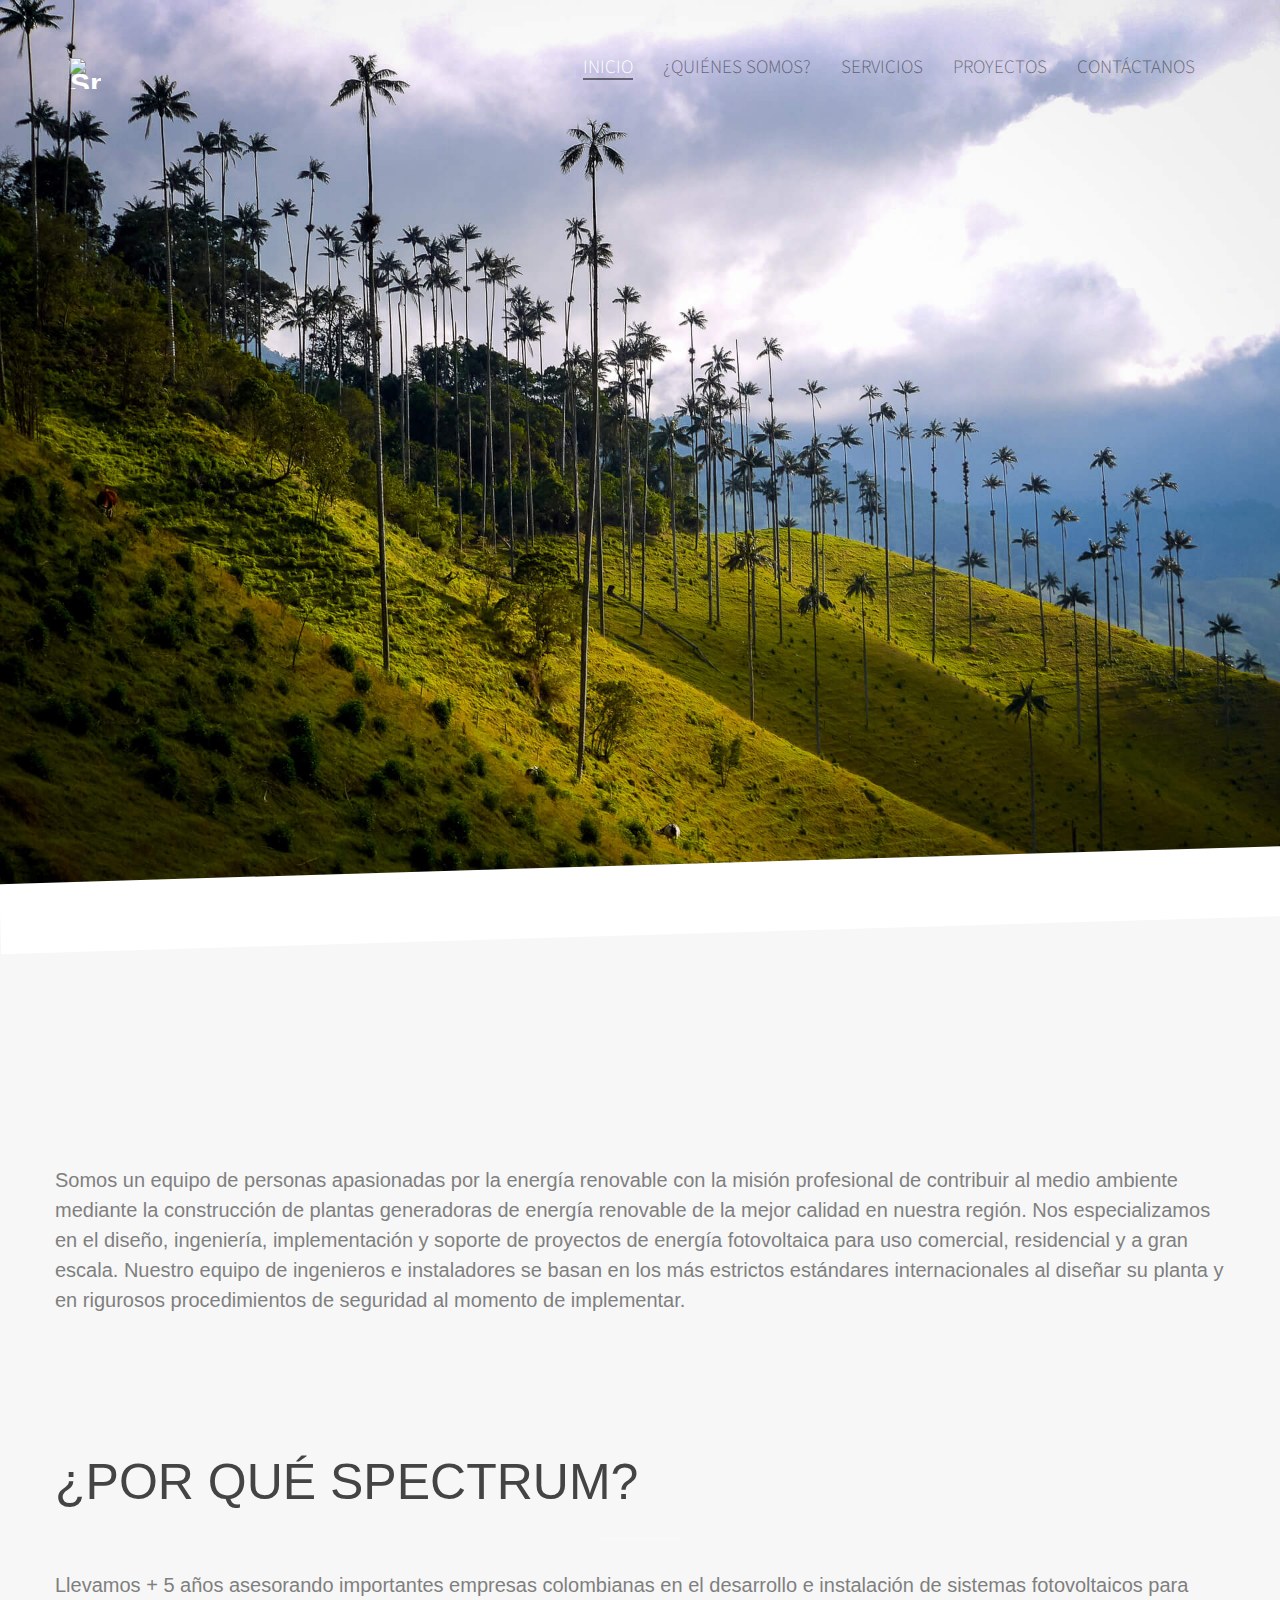
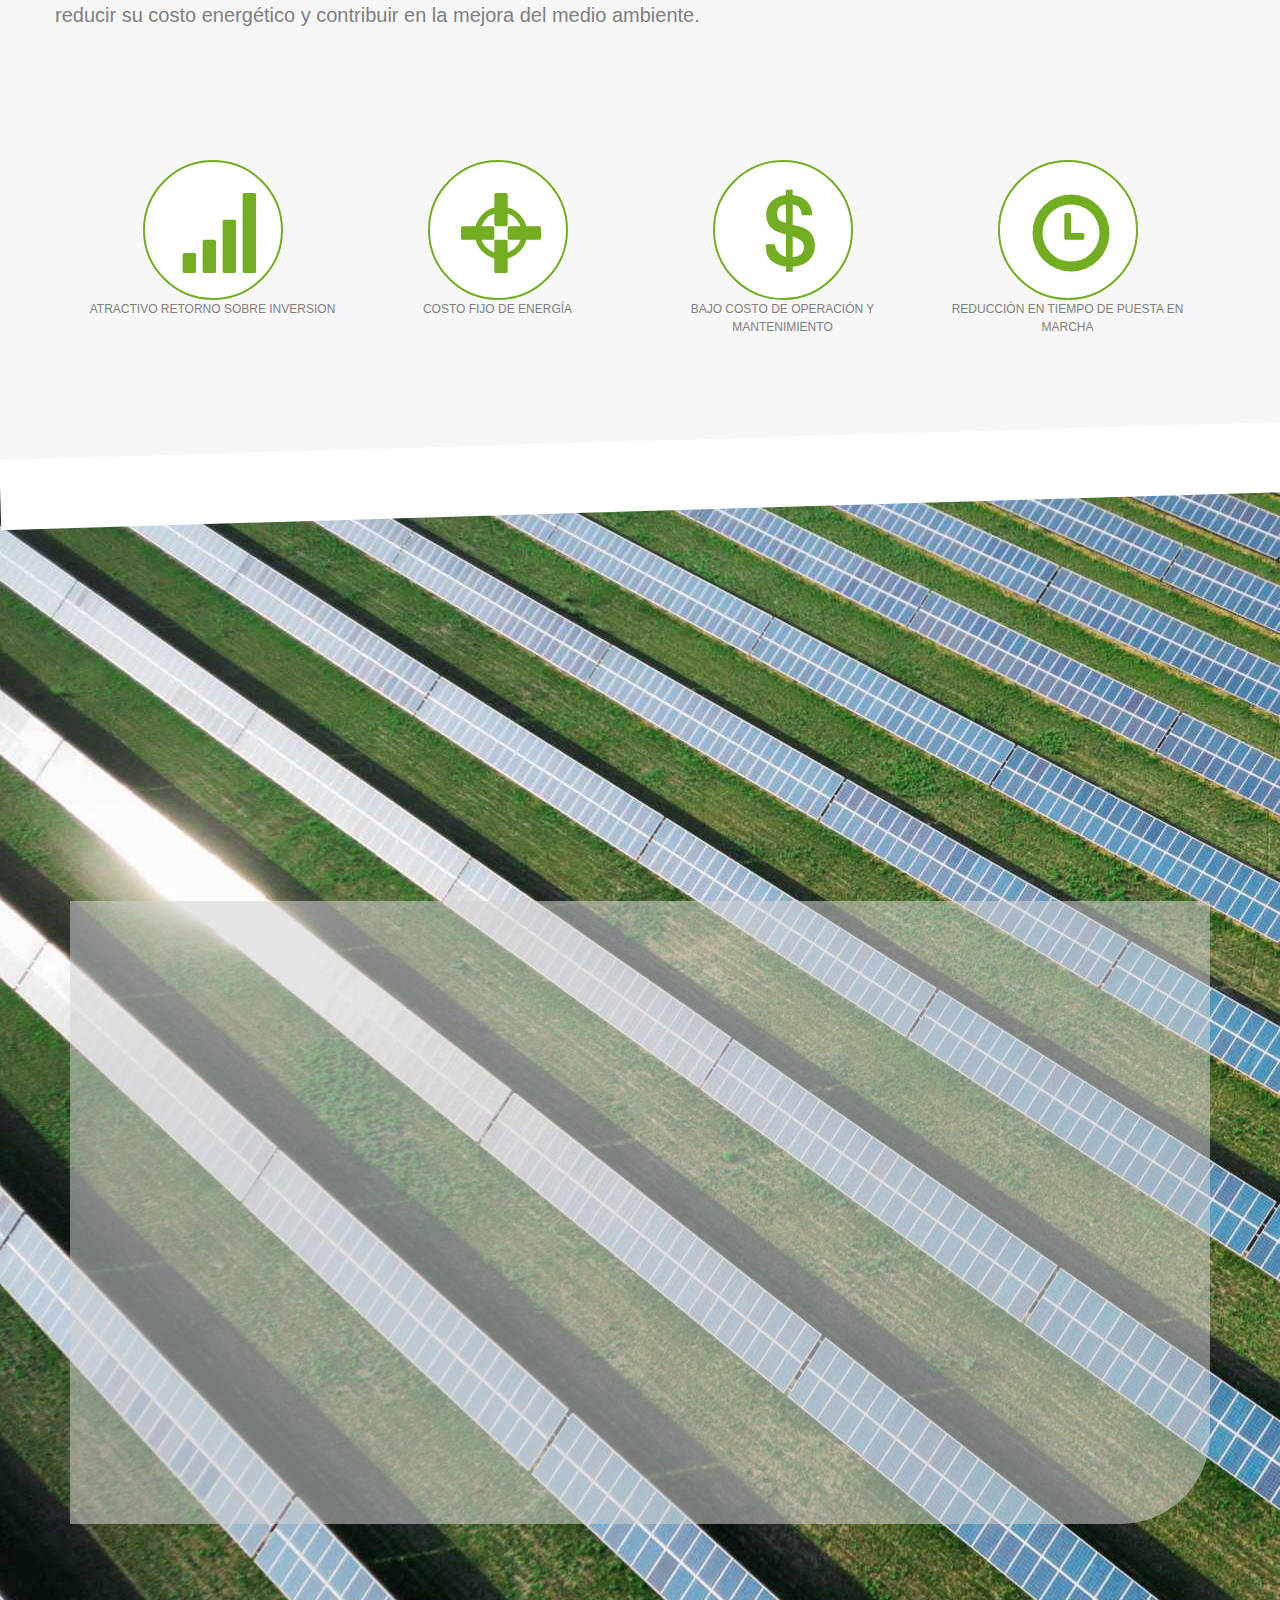
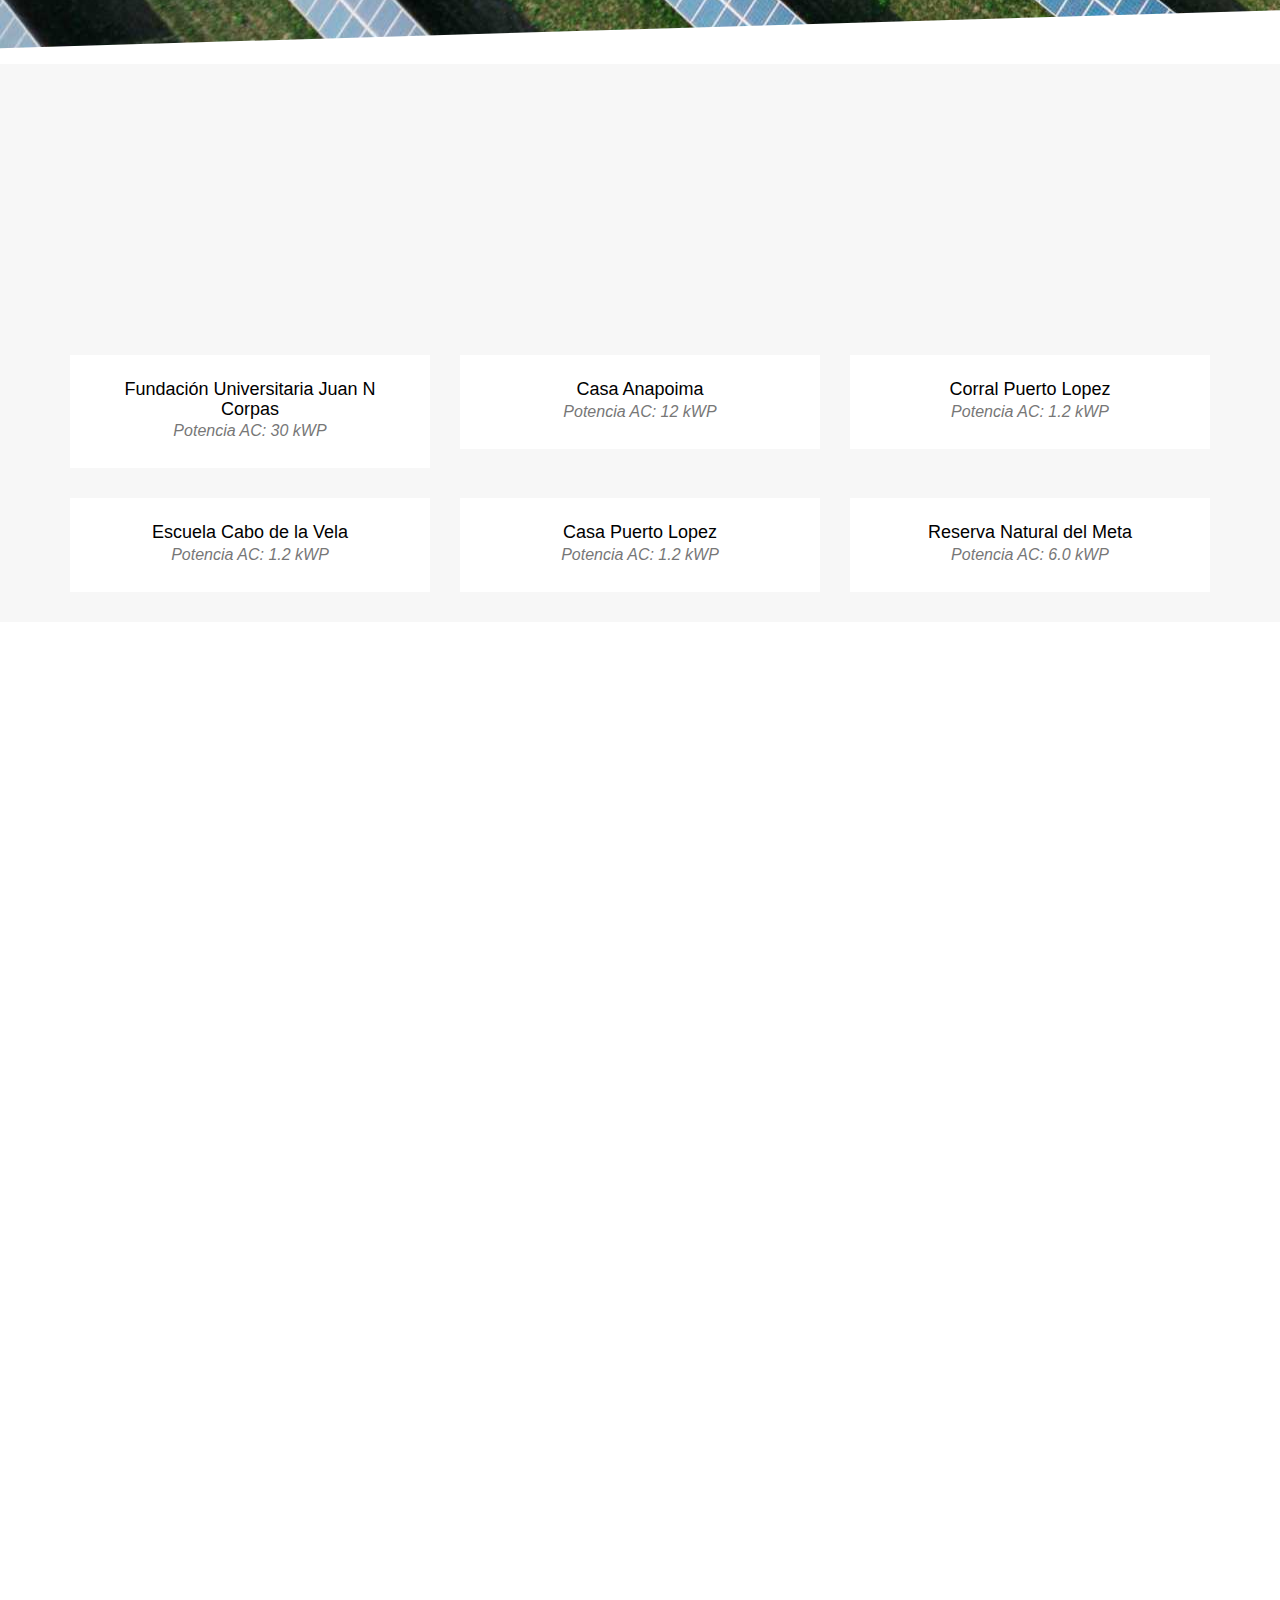
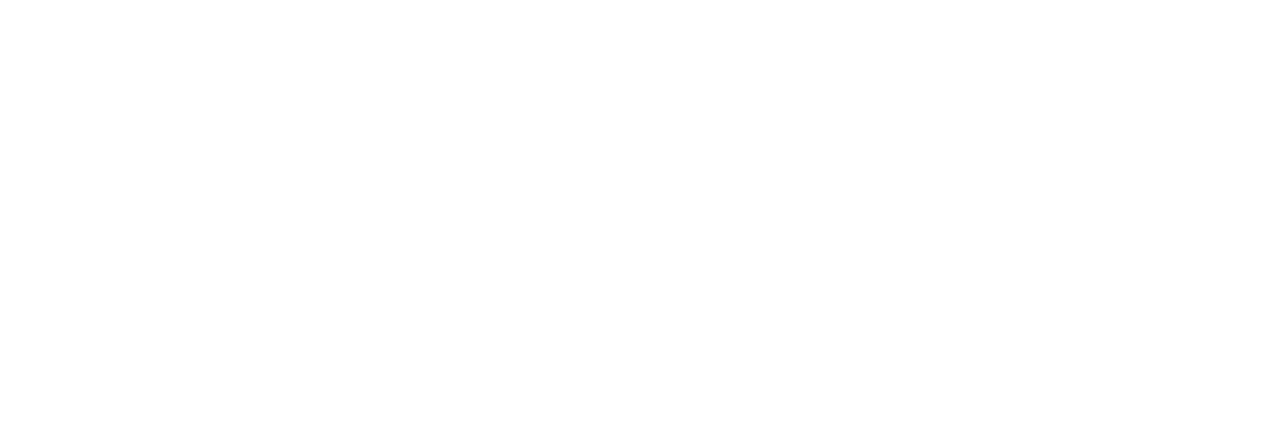
==== commit eabd9a69: "actualizar el carrusel" ====
--- a/docs/index.html
+++ b/docs/index.html
@@ -400,11 +400,11 @@
               </div>
             </div>
             
-            <img src="https://ceduquey.github.io/SpectrumDraft/images/portfolio/wip.jpeg" class="img-responsive" alt="">
+            <img src="https://ceduquey.github.io/SpectrumDraft/images/portfolio/reservanatural.jpeg" class="img-responsive" alt="">
           </a>
           <div class="portfolio-caption">
             <h4>Reserva Natural del Meta</h4>            
-            <p class="text-muted">Potencia AC: 1.2 kWP</p>
+            <p class="text-muted">Potencia AC: 6.0 kWP</p>
           </div>
         </div>
         
@@ -445,9 +445,9 @@
 					<h3></h3>
 					<ul class="fh5co-contact-info">
 					
-						<li class="fh5co-contact-address "><i class="icon-home"></i>Av. Suba # 106a-28, <br> Bogotá, Colombia</li>
+						<li class="fh5co-contact-address "><i class="icon-home"></i>Cra 12 No. 82-33 Ofc 200, <br> Bogotá, Colombia</li>
 					
-						<li class="fh5co-contact-address "><i class="icon-phone"></i>+57 (1) 613.9373</li>
+						<li class="fh5co-contact-address "><i class="icon-phone"></i>+57 (1) 621.2842</li>
 					
 						<li class="fh5co-contact-address "><i class="icon-envelope"></i><a href="mailto:info@spectrumenergy.co">info@spectrumenergy.co</a></li>
 					
@@ -547,7 +547,7 @@
               <p class="item-intro text-muted"></p>
               <hr class="star-primary"></hr>
               <p><p>Potencia DC: <strong>14.04 kWP</strong>  <br /> Potencia AC: <strong>12 kWP</strong> <br /> Sistema: <strong>Interconectado</strong>  <br /> Paneles: <strong>36 trina solar</strong> <br /> Inversor: <strong>1 Fronius</strong> <br /> Estructura: <strong>Contra balanceada Ecolibrium Solar</strong> <br /></p>
-<div class="bs-example" data-example-id="simple-carousel-3"> <div id="carousel-example-generic-3" class="carousel slide" data-ride="carousel"> <ol class="carousel-indicators"> <li data-target="#carousel-example-generic-3" data-slide-to="0" class="active"></li> <li data-target="#carousel-example-generic-3" data-slide-to="1" class=""></li> <li data-target="#carousel-example-generic-3" data-slide-to="2" class=""></li> <li data-target="#carousel-example-generic-3" data-slide-to="3" class=""></li> </ol> <div class="carousel-inner" role="listbox"> <div class="item active"> <img data-src="holder.js/900x500/auto/#777:#555/text:First slide" alt="First slide" src="./images/portfolio/anapoima/anapoima-1.jpg" data-holder-rendered="true"> </div> <div class="item"> <img data-src="holder.js/900x500/auto/#666:#444/text:Second slide" alt="Second slide" src="./images/portfolio/anapoima/anapoima-2.jpg" data-holder-rendered="true"> </div> <div class="item"> <img data-src="holder.js/900x500/auto/#555:#333/text:Third slide" alt="Third slide" src="./images/portfolio/anapoima/anapoima-3.jpg" data-holder-rendered="true"> </div> <div class="item"> <img data-src="holder.js/900x500/auto/#555:#333/text:Fourth slide" alt="Fourth slide" src="./images/portfolio/anapoima/anapoima-4.jpg" data-holder-rendered="true"> </div> </div> <a class="left carousel-control" href="#carousel-example-generic-3" role="button" data-slide="prev"> <span class="glyphicon glyphicon-chevron-left" aria-hidden="true"></span> <span class="sr-only">Previous</span> </a> <a class="right carousel-control" href="#carousel-example-generic-3" role="button" data-slide="next"> <span class="glyphicon glyphicon-chevron-right" aria-hidden="true"></span> <span class="sr-only">Next</span> </a> </div> </div></p>
+<div class="bs-example" data-example-id="simple-carousel-2"> <div id="carousel-example-generic-2" class="carousel slide" data-ride="carousel"> <ol class="carousel-indicators"> <li data-target="#carousel-example-generic-2" data-slide-to="0" class="active"></li> <li data-target="#carousel-example-generic-2" data-slide-to="1" class=""></li> <li data-target="#carousel-example-generic-2" data-slide-to="2" class=""></li> <li data-target="#carousel-example-generic-2" data-slide-to="3" class=""></li> </ol> <div class="carousel-inner" role="listbox"> <div class="item active"> <img data-src="holder.js/900x500/auto/#777:#555/text:First slide" alt="First slide" src="./images/portfolio/anapoima/anapoima-1.jpg" data-holder-rendered="true"> </div> <div class="item"> <img data-src="holder.js/900x500/auto/#666:#444/text:Second slide" alt="Second slide" src="./images/portfolio/anapoima/anapoima-2.jpg" data-holder-rendered="true"> </div> <div class="item"> <img data-src="holder.js/900x500/auto/#555:#333/text:Third slide" alt="Third slide" src="./images/portfolio/anapoima/anapoima-3.jpg" data-holder-rendered="true"> </div> <div class="item"> <img data-src="holder.js/900x500/auto/#555:#333/text:Fourth slide" alt="Fourth slide" src="./images/portfolio/anapoima/anapoima-4.jpg" data-holder-rendered="true"> </div> </div> <a class="left carousel-control" href="#carousel-example-generic-2" role="button" data-slide="prev"> <span class="glyphicon glyphicon-chevron-left" aria-hidden="true"></span> <span class="sr-only">Previous</span> </a> <a class="right carousel-control" href="#carousel-example-generic-2" role="button" data-slide="next"> <span class="glyphicon glyphicon-chevron-right" aria-hidden="true"></span> <span class="sr-only">Next</span> </a> </div> </div></p>
               <ul class="list-inline">
                 <li>Fecha: 2019-07-30</li>
                 <li>Cliente: <a href="#">Anapoima</a></li>
@@ -577,7 +577,7 @@
               <p class="item-intro text-muted"></p>
               <hr class="star-primary"></hr>
               <p><p>Potencia DC: <strong>2.04 kWP</strong>  <br /> Potencia AC: <strong>1.2 kWP</strong> <br /> Sistema: <strong>Aislado</strong>  <br /> Paneles: <strong>6 Jinko Solar</strong>  <br /> Controlador: <strong>1 Studer</strong> <br /> Inversor/Cargador: <strong>1 Victron Energy</strong> <br /> Baterías: <strong>4 Gel</strong> <br /> Estructura: <strong>Alurack</strong> <br /></p>
-<div class="bs-example" data-example-id="simple-carousel-2"> <div id="carousel-example-generic-2" class="carousel slide" data-ride="carousel"> <ol class="carousel-indicators"> <li data-target="#carousel-example-generic-2" data-slide-to="0" class="active"></li> <li data-target="#carousel-example-generic-2" data-slide-to="1" class=""></li> <li data-target="#carousel-example-generic-2" data-slide-to="2" class=""></li> </ol> <div class="carousel-inner" role="listbox"> <div class="item active"> <img data-src="holder.js/900x500/auto/#777:#555/text:First slide" alt="First slide" src="./images/portfolio/cplopez/corral-lopez-1.JPG" data-holder-rendered="true"> </div> <div class="item"> <img data-src="holder.js/900x500/auto/#666:#444/text:Second slide" alt="Second slide" src="./images/portfolio/cplopez/corral-lopez-2.jpeg" data-holder-rendered="true"> </div> <div class="item"> <img data-src="holder.js/900x500/auto/#555:#333/text:Third slide" alt="Third slide" src="./images/portfolio/cplopez/corral-lopez-3.jpeg" data-holder-rendered="true"> </div> </div> <a class="left carousel-control" href="#carousel-example-generic-2" role="button" data-slide="prev"> <span class="glyphicon glyphicon-chevron-left" aria-hidden="true"></span> <span class="sr-only">Previous</span> </a> <a class="right carousel-control" href="#carousel-example-generic-2" role="button" data-slide="next"> <span class="glyphicon glyphicon-chevron-right" aria-hidden="true"></span> <span class="sr-only">Next</span> </a> </div> </div></p>
+<div class="bs-example" data-example-id="simple-carousel-4"> <div id="carousel-example-generic-4" class="carousel slide" data-ride="carousel"> <ol class="carousel-indicators"> <li data-target="#carousel-example-generic-4" data-slide-to="0" class="active"></li> <li data-target="#carousel-example-generic-4" data-slide-to="1" class=""></li> <li data-target="#carousel-example-generic-4" data-slide-to="2" class=""></li> </ol> <div class="carousel-inner" role="listbox"> <div class="item active"> <img data-src="holder.js/900x500/auto/#777:#555/text:First slide" alt="First slide" src="./images/portfolio/cplopez/corral-lopez-1.JPG" data-holder-rendered="true"> </div> <div class="item"> <img data-src="holder.js/900x500/auto/#666:#444/text:Second slide" alt="Second slide" src="./images/portfolio/cplopez/corral-lopez-2.jpeg" data-holder-rendered="true"> </div> <div class="item"> <img data-src="holder.js/900x500/auto/#555:#333/text:Third slide" alt="Third slide" src="./images/portfolio/cplopez/corral-lopez-3.jpeg" data-holder-rendered="true"> </div> </div> <a class="left carousel-control" href="#carousel-example-generic-4" role="button" data-slide="prev"> <span class="glyphicon glyphicon-chevron-left" aria-hidden="true"></span> <span class="sr-only">Previous</span> </a> <a class="right carousel-control" href="#carousel-example-generic-4" role="button" data-slide="next"> <span class="glyphicon glyphicon-chevron-right" aria-hidden="true"></span> <span class="sr-only">Next</span> </a> </div> </div></p>
               <ul class="list-inline">
                 <li>Fecha: 2020-06-03</li>
                 <li>Cliente: <a href="#">Puerto Lopez</a></li>
@@ -607,7 +607,7 @@
               <p class="item-intro text-muted"></p>
               <hr class="star-primary"></hr>
               <p><p>Potencia DC: <strong>2.4 kWP</strong>  <br /> Potencia AC: <strong>3.0 kWP</strong> <br /> Sistema: <strong>Aislado</strong>  <br /> Paneles: <strong>6 jinko solar</strong> <br /> Controlador: <strong>1 Victron Energy</strong> <br /> Inversor/Cargador: <strong>1 Victron Energy</strong> <br /> Baterías: <strong>8 baterías lítio</strong> <br /> Estructura: <strong>Alurack</strong> <br /></p>
-<div class="bs-example" data-example-id="simple-carousel"> <div id="carousel-example-generic" class="carousel slide" data-ride="carousel"> <ol class="carousel-indicators"> <li data-target="#carousel-example-generic" data-slide-to="0" class="active"></li> <li data-target="#carousel-example-generic" data-slide-to="1" class=""></li> <li data-target="#carousel-example-generic" data-slide-to="2" class=""></li> <li data-target="#carousel-example-generic" data-slide-to="3" class=""></li> <li data-target="#carousel-example-generic" data-slide-to="4" class=""></li> <li data-target="#carousel-example-generic" data-slide-to="5" class=""></li> <li data-target="#carousel-example-generic" data-slide-to="6" class=""></li> <li data-target="#carousel-example-generic" data-slide-to="7" class=""></li> </ol> <div class="carousel-inner" role="listbox"> <div class="item active"> <img data-src="holder.js/900x500/auto/#777:#555/text:First slide" alt="First slide" src="./images/portfolio/ecdv/ecb-1.jpg" data-holder-rendered="true"> </div> <div class="item"> <img data-src="holder.js/900x500/auto/#666:#444/text:Second slide" alt="Second slide" src="./images/portfolio/ecdv/ecb-2.jpg" data-holder-rendered="true"> </div> <div class="item"> <img data-src="holder.js/900x500/auto/#555:#333/text:Third slide" alt="Third slide" src="./images/portfolio/ecdv/ecb-3.jpg" data-holder-rendered="true"> </div> <div class="item"> <img data-src="holder.js/900x500/auto/#555:#333/text:Fourth slide" alt="Fourth slide" src="./images/portfolio/ecdv/ecb-3.jpg" data-holder-rendered="true"> </div> <div class="item"> <img data-src="holder.js/900x500/auto/#555:#333/text:Fifth slide" alt="Fifth slide" src="./images/portfolio/ecdv/ecb-4.jpg" data-holder-rendered="true"> </div> <div class="item"> <img data-src="holder.js/900x500/auto/#555:#333/text:Sixth slide" alt="Sixth slide" src="./images/portfolio/ecdv/ecb-5.jpg" data-holder-rendered="true"> </div> <div class="item"> <img data-src="holder.js/900x500/auto/#555:#333/text:Seventh slide" alt="Seventh slide" src="./images/portfolio/ecdv/ecb-6.jpg" data-holder-rendered="true"> </div> <div class="item"> <img data-src="holder.js/900x500/auto/#555:#333/text:Seventh slide" alt="Seventh slide" src="./images/portfolio/ecdv/ecb-7.jpg" data-holder-rendered="true"> </div> <div class="item"> <img data-src="holder.js/900x500/auto/#555:#333/text:Seventh slide" alt="Seventh slide" src="./images/portfolio/ecdv/ecb-8.jpg" data-holder-rendered="true"> </div> </div> <a class="left carousel-control" href="#carousel-example-generic" role="button" data-slide="prev"> <span class="glyphicon glyphicon-chevron-left" aria-hidden="true"></span> <span class="sr-only">Previous</span> </a> <a class="right carousel-control" href="#carousel-example-generic" role="button" data-slide="next"> <span class="glyphicon glyphicon-chevron-right" aria-hidden="true"></span> <span class="sr-only">Next</span> </a> </div> </div></p>
+<div class="bs-example" data-example-id="simple-carousel-5"> <div id="carousel-example-generic-5" class="carousel slide" data-ride="carousel"> <ol class="carousel-indicators"> <li data-target="#carousel-example-generic-5" data-slide-to="0" class="active"></li> <li data-target="#carousel-example-generic-5" data-slide-to="1" class=""></li> <li data-target="#carousel-example-generic-5" data-slide-to="2" class=""></li> <li data-target="#carousel-example-generic-5" data-slide-to="3" class=""></li> <li data-target="#carousel-example-generic-5" data-slide-to="4" class=""></li> <li data-target="#carousel-example-generic-5" data-slide-to="5" class=""></li> <li data-target="#carousel-example-generic-5" data-slide-to="6" class=""></li> <li data-target="#carousel-example-generic-5" data-slide-to="7" class=""></li> </ol> <div class="carousel-inner" role="listbox"> <div class="item active"> <img data-src="holder.js/900x500/auto/#777:#555/text:First slide" alt="First slide" src="./images/portfolio/ecdv/ecb-1.jpg" data-holder-rendered="true"> </div> <div class="item"> <img data-src="holder.js/900x500/auto/#666:#444/text:Second slide" alt="Second slide" src="./images/portfolio/ecdv/ecb-2.jpg" data-holder-rendered="true"> </div> <div class="item"> <img data-src="holder.js/900x500/auto/#555:#333/text:Third slide" alt="Third slide" src="./images/portfolio/ecdv/ecb-3.jpg" data-holder-rendered="true"> </div> <div class="item"> <img data-src="holder.js/900x500/auto/#555:#333/text:Fourth slide" alt="Fourth slide" src="./images/portfolio/ecdv/ecb-4.jpg" data-holder-rendered="true"> </div> <div class="item"> <img data-src="holder.js/900x500/auto/#555:#333/text:Fifth slide" alt="Fifth slide" src="./images/portfolio/ecdv/ecb-5.jpg" data-holder-rendered="true"> </div> <div class="item"> <img data-src="holder.js/900x500/auto/#555:#333/text:Sixth slide" alt="Sixth slide" src="./images/portfolio/ecdv/ecb-6.jpg" data-holder-rendered="true"> </div> <div class="item"> <img data-src="holder.js/900x500/auto/#555:#333/text:Seventh slide" alt="Seventh slide" src="./images/portfolio/ecdv/ecb-7.jpg" data-holder-rendered="true"> </div> <div class="item"> <img data-src="holder.js/900x500/auto/#555:#333/text:Eight slide" alt="Eigth slide" src="./images/portfolio/ecdv/ecb-8.jpg" data-holder-rendered="true"> </div> </div> <a class="left carousel-control" href="#carousel-example-generic-5" role="button" data-slide="prev"> <span class="glyphicon glyphicon-chevron-left" aria-hidden="true"></span> <span class="sr-only">Previous</span> </a> <a class="right carousel-control" href="#carousel-example-generic-5" role="button" data-slide="next"> <span class="glyphicon glyphicon-chevron-right" aria-hidden="true"></span> <span class="sr-only">Next</span> </a> </div> </div></p>
               <ul class="list-inline">
                 <li>Fecha: 2020-06-03</li>
                 <li>Cliente: <a href="#">Escuela Cabo de la Vela</a></li>
@@ -637,7 +637,7 @@
               <p class="item-intro text-muted"></p>
               <hr class="star-primary"></hr>
               <p><p>Potencia DC: <strong>2.04 kWP</strong>  <br /> Potencia AC: <strong>1.2 kWP</strong> <br /> Sistema: <strong>No Interconectado</strong>  <br /> Paneles: <strong>6 trina solar</strong> <br /> Controlador: <strong>1 Victron Energy</strong> <br /> Inversor/Cargador: <strong>1 Victron Energy</strong> <br /> Baterías: <strong>4 gel</strong> <br /> Estructura: <strong>Alurack</strong> <br /></p>
-<div class="bs-example" data-example-id="simple-carousel-2"> <div id="carousel-example-generic-2" class="carousel slide" data-ride="carousel"> <ol class="carousel-indicators"> <li data-target="#carousel-example-generic-2" data-slide-to="0" class="active"></li> <li data-target="#carousel-example-generic-2" data-slide-to="1" class=""></li> <li data-target="#carousel-example-generic-2" data-slide-to="2" class=""></li> <li data-target="#carousel-example-generic-2" data-slide-to="3" class=""></li> </ol> <div class="carousel-inner" role="listbox"> <div class="item active"> <img data-src="holder.js/900x500/auto/#777:#555/text:First slide" alt="First slide" src="./images/portfolio/plopez/puerto-lopez-5.jpg" data-holder-rendered="true"> </div> <div class="item"> <img data-src="holder.js/900x500/auto/#666:#444/text:Second slide" alt="Second slide" src="./images/portfolio/plopez/puerto-lopez-2.jpg" data-holder-rendered="true"> </div> <div class="item"> <img data-src="holder.js/900x500/auto/#555:#333/text:Third slide" alt="Third slide" src="./images/portfolio/plopez/puerto-lopez-3.jpg" data-holder-rendered="true"> </div> <div class="item"> <img data-src="holder.js/900x500/auto/#555:#333/text:Fourth slide" alt="Fourth slide" src="./images/portfolio/plopez/puerto-lopez-4.jpg" data-holder-rendered="true"> </div> </div> <a class="left carousel-control" href="#carousel-example-generic-2" role="button" data-slide="prev"> <span class="glyphicon glyphicon-chevron-left" aria-hidden="true"></span> <span class="sr-only">Previous</span> </a> <a class="right carousel-control" href="#carousel-example-generic-2" role="button" data-slide="next"> <span class="glyphicon glyphicon-chevron-right" aria-hidden="true"></span> <span class="sr-only">Next</span> </a> </div> </div></p>
+<div class="bs-example" data-example-id="simple-carousel-3"> <div id="carousel-example-generic-3" class="carousel slide" data-ride="carousel"> <ol class="carousel-indicators"> <li data-target="#carousel-example-generic-3" data-slide-to="0" class="active"></li> <li data-target="#carousel-example-generic-3" data-slide-to="1" class=""></li> <li data-target="#carousel-example-generic-3" data-slide-to="2" class=""></li> <li data-target="#carousel-example-generic-3" data-slide-to="3" class=""></li> </ol> <div class="carousel-inner" role="listbox"> <div class="item active"> <img data-src="holder.js/900x500/auto/#777:#555/text:First slide" alt="First slide" src="./images/portfolio/plopez/puerto-lopez-5.jpg" data-holder-rendered="true"> </div> <div class="item"> <img data-src="holder.js/900x500/auto/#666:#444/text:Second slide" alt="Second slide" src="./images/portfolio/plopez/puerto-lopez-2.jpg" data-holder-rendered="true"> </div> <div class="item"> <img data-src="holder.js/900x500/auto/#555:#333/text:Third slide" alt="Third slide" src="./images/portfolio/plopez/puerto-lopez-3.jpg" data-holder-rendered="true"> </div> <div class="item"> <img data-src="holder.js/900x500/auto/#555:#333/text:Fourth slide" alt="Fourth slide" src="./images/portfolio/plopez/puerto-lopez-4.jpg" data-holder-rendered="true"> </div> </div> <a class="left carousel-control" href="#carousel-example-generic-3" role="button" data-slide="prev"> <span class="glyphicon glyphicon-chevron-left" aria-hidden="true"></span> <span class="sr-only">Previous</span> </a> <a class="right carousel-control" href="#carousel-example-generic-3" role="button" data-slide="next"> <span class="glyphicon glyphicon-chevron-right" aria-hidden="true"></span> <span class="sr-only">Next</span> </a> </div> </div></p>
               <ul class="list-inline">
                 <li>Fecha: 2019-07-30</li>
                 <li>Cliente: <a href="#">Puerto Lopez</a></li>
@@ -666,11 +666,12 @@
               <h1>Reserva Natural del Meta</h1>
               <p class="item-intro text-muted"></p>
               <hr class="star-primary"></hr>
-              <p>Potencia DC: <strong>4.77 kWP</strong>  <br /> Potencia AC: <strong>6.0 kWP</strong> <br /> Sistema: <strong>Aislado</strong>  <br /> Paneles: <strong>18 Acrossol</strong> <br /> Controlador: <strong>2 Outback</strong> <br /> Inversor/Cargador: <strong>2 Victron Energy</strong> <br /> Baterías: <strong>12 baterías OPzV</strong> <br /> Estructura: <strong>Alurack</strong> <br /></p>
+              <p><p>Potencia DC: <strong>7.2 kWP</strong>  <br /> Potencia AC: <strong>6.0 kWP</strong> <br /> Sistema: <strong>Aislado</strong>  <br /> Paneles: <strong>18 Trina Solar</strong> <br /> Controlador: <strong>4 Outback</strong> <br /> Inversor/Cargador: <strong>2 Victron Energy</strong> <br /> Baterías: <strong>12 baterías OPzV</strong> <br /> Estructura: <strong>Alurack</strong> <br /></p>
+<div class="bs-example" data-example-id="simple-carousel-6"> <div id="carousel-example-generic-6" class="carousel slide" data-ride="carousel"> <ol class="carousel-indicators"> <li data-target="#carousel-example-generic-6" data-slide-to="0" class="active"></li> <li data-target="#carousel-example-generic-6" data-slide-to="1" class=""></li> </ol> <div class="carousel-inner" role="listbox"> <div class="item active"> <img data-src="holder.js/900x500/auto/#777:#555/text:First slide" alt="First slide" src="./images/portfolio/rnatural/rnatural-1.jpg" data-holder-rendered="true"> </div> <div class="item"> <img data-src="holder.js/900x500/auto/#666:#444/text:Second slide" alt="Second slide" src="./images/portfolio/rnatural/rnatural-2.jpg" data-holder-rendered="true"> </div> </div> <a class="left carousel-control" href="#carousel-example-generic-6" role="button" data-slide="prev"> <span class="glyphicon glyphicon-chevron-left" aria-hidden="true"></span> <span class="sr-only">Previous</span> </a> <a class="right carousel-control" href="#carousel-example-generic-6" role="button" data-slide="next"> <span class="glyphicon glyphicon-chevron-right" aria-hidden="true"></span> <span class="sr-only">Next</span> </a> </div> </div></p>
               <ul class="list-inline">
                 <li>Fecha: 2019-07-30</li>
                 <li>Cliente: <a href="#">Reserva Natural del Meta</a></li>
-                <li>Categoría: Potencia AC: 1.2 kWP</li>
+                <li>Categoría: Potencia AC: 6.0 kWP</li>
               </ul>
               <button type="button" class="btn btn-primary" data-dismiss="modal"><i class="fa fa-times"></i> Cerrar el Proyecto</button>
             </div>
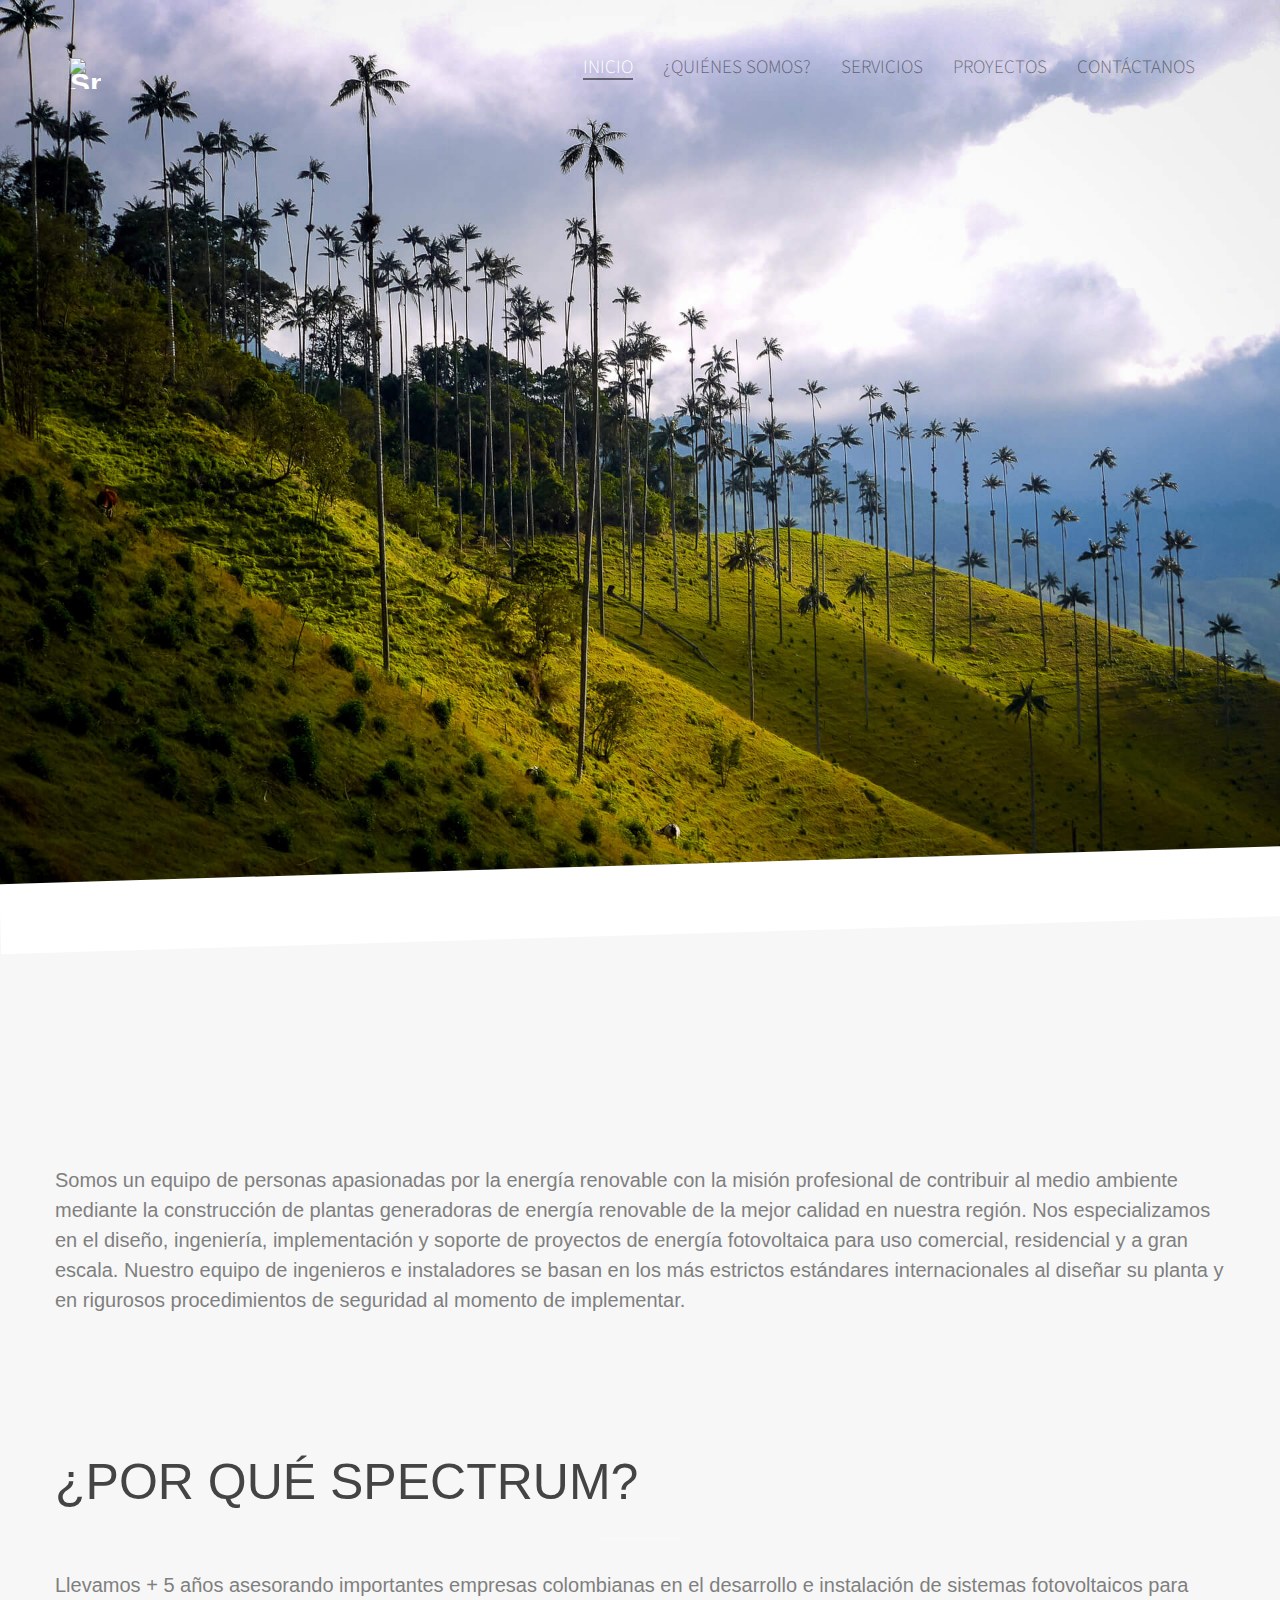
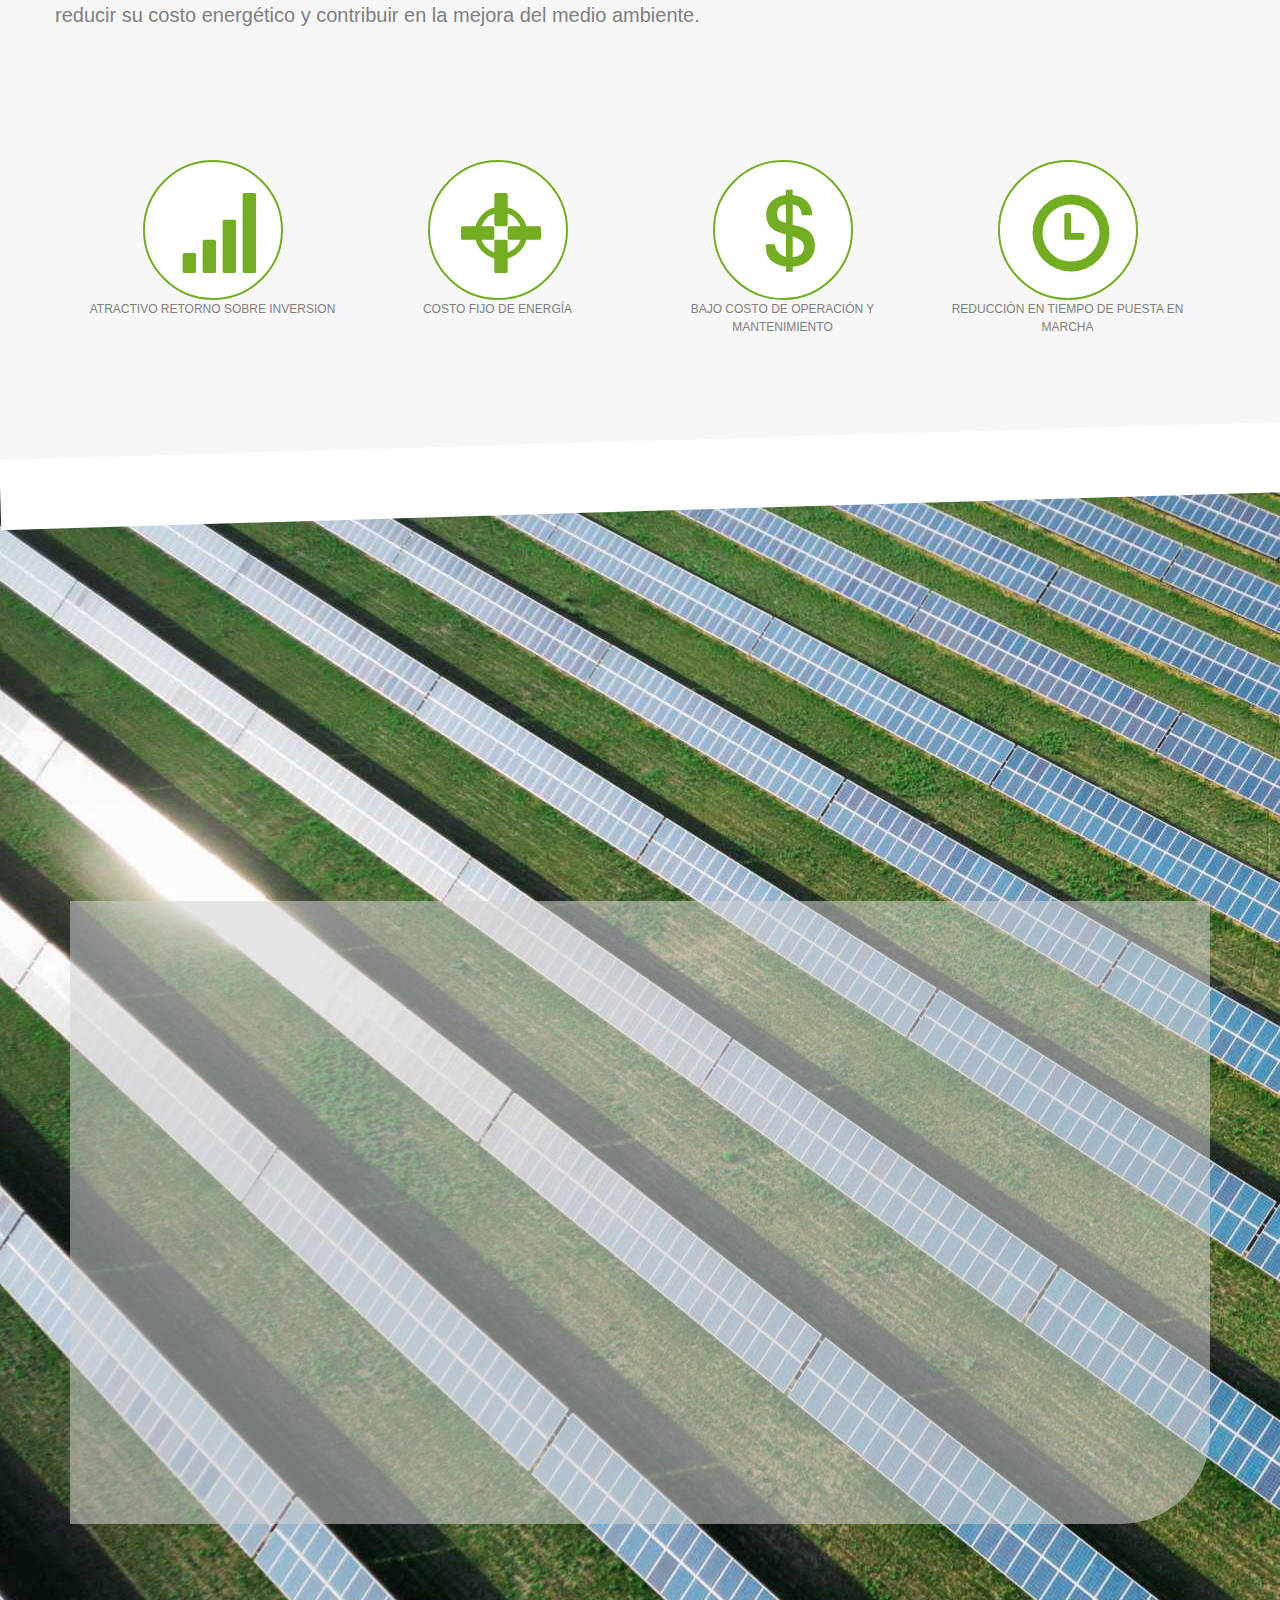
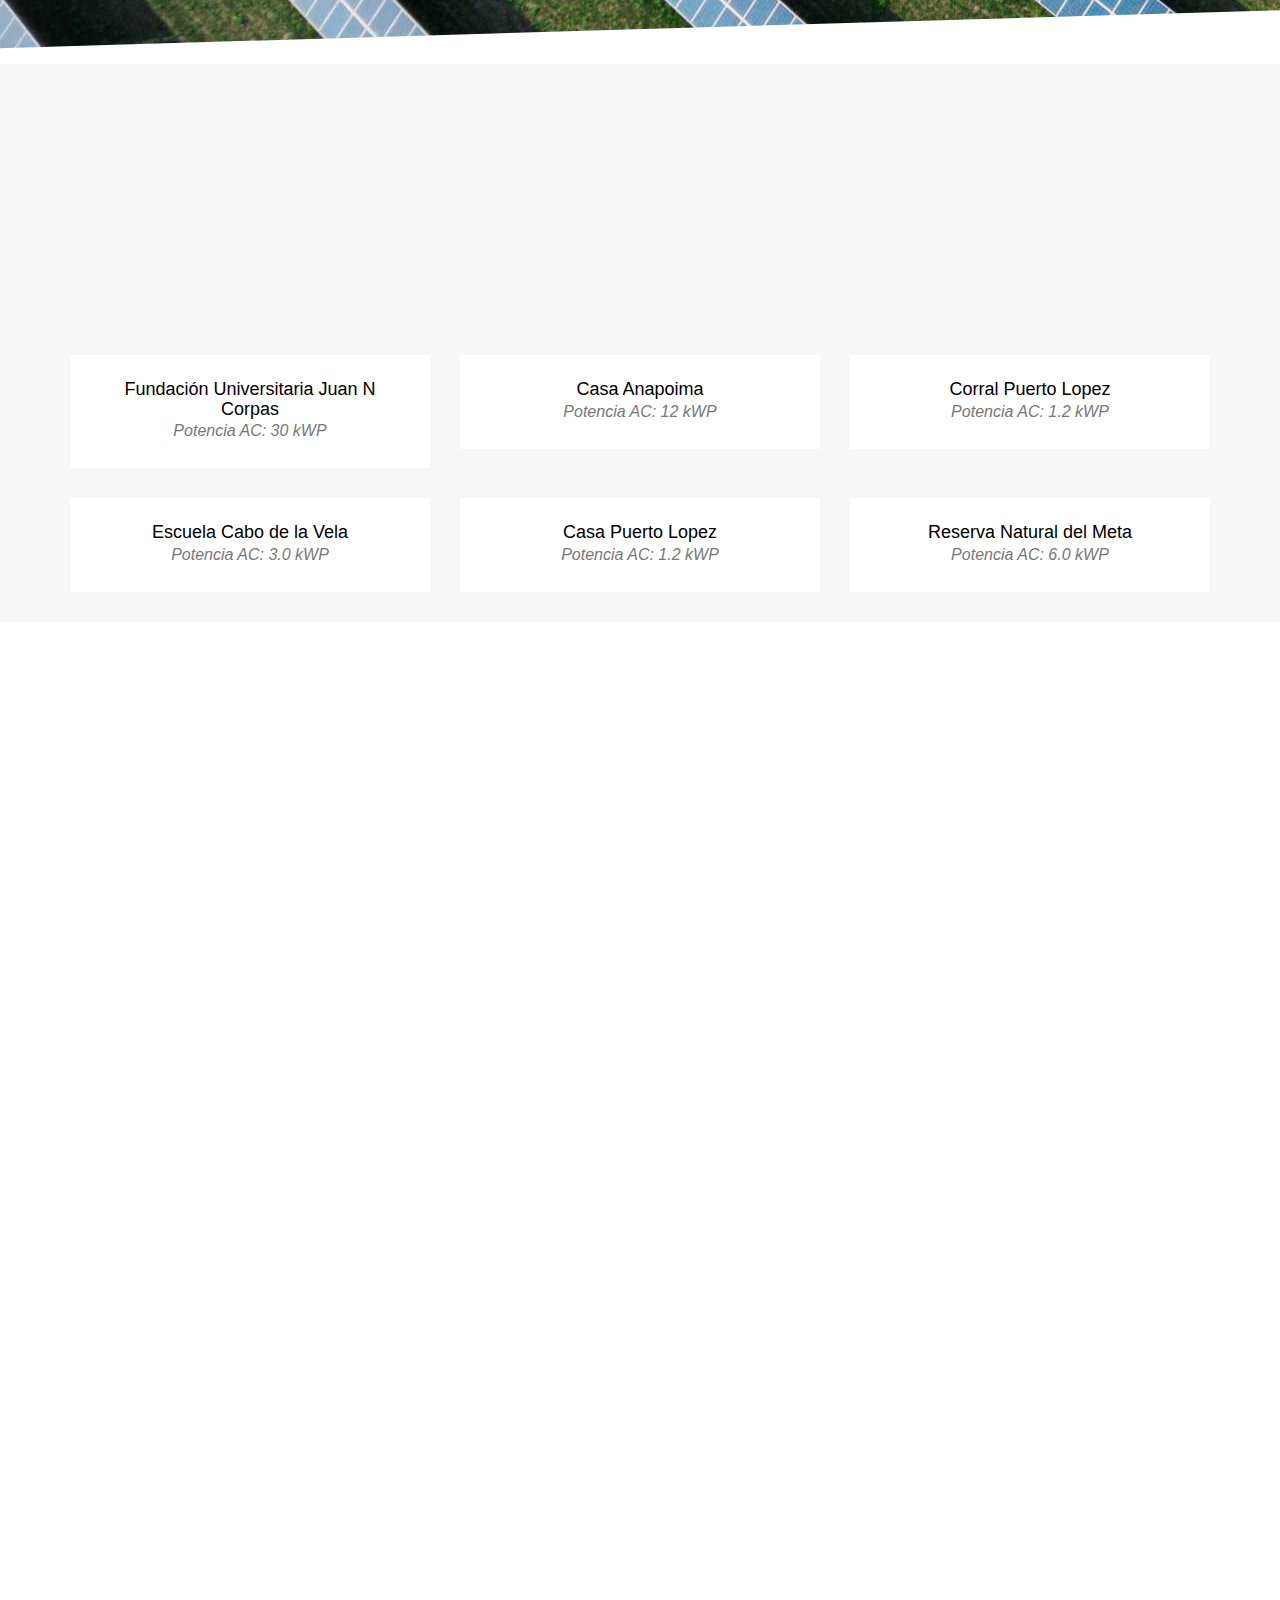
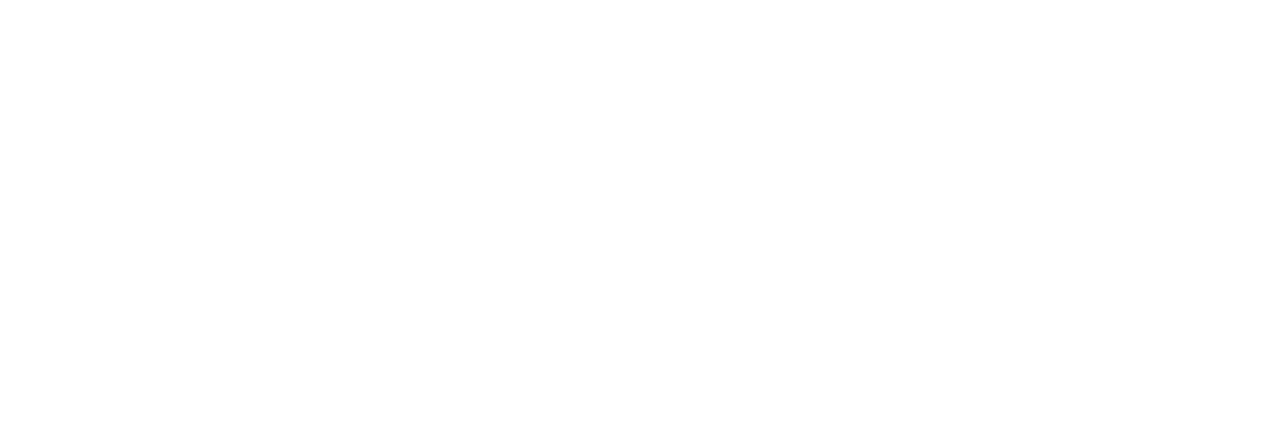
==== commit 9c2e0c23: "cambio de cabo de la vela" ====
--- a/docs/index.html
+++ b/docs/index.html
@@ -370,7 +370,7 @@
           </a>
           <div class="portfolio-caption">
             <h4>Escuela Cabo de la Vela</h4>            
-            <p class="text-muted">Potencia AC: 1.2 kWP</p>
+            <p class="text-muted">Potencia AC: 3.0 kWP</p>
           </div>
         </div>
         
@@ -611,7 +611,7 @@
               <ul class="list-inline">
                 <li>Fecha: 2020-06-03</li>
                 <li>Cliente: <a href="#">Escuela Cabo de la Vela</a></li>
-                <li>Categoría: Potencia AC: 1.2 kWP</li>
+                <li>Categoría: Potencia AC: 3.0 kWP</li>
               </ul>
               <button type="button" class="btn btn-primary" data-dismiss="modal"><i class="fa fa-times"></i> Cerrar el Proyecto</button>
             </div>
@@ -667,7 +667,7 @@
               <p class="item-intro text-muted"></p>
               <hr class="star-primary"></hr>
               <p><p>Potencia DC: <strong>7.2 kWP</strong>  <br /> Potencia AC: <strong>6.0 kWP</strong> <br /> Sistema: <strong>Aislado</strong>  <br /> Paneles: <strong>18 Trina Solar</strong> <br /> Controlador: <strong>4 Outback</strong> <br /> Inversor/Cargador: <strong>2 Victron Energy</strong> <br /> Baterías: <strong>12 baterías OPzV</strong> <br /> Estructura: <strong>Alurack</strong> <br /></p>
-<div class="bs-example" data-example-id="simple-carousel-6"> <div id="carousel-example-generic-6" class="carousel slide" data-ride="carousel"> <ol class="carousel-indicators"> <li data-target="#carousel-example-generic-6" data-slide-to="0" class="active"></li> <li data-target="#carousel-example-generic-6" data-slide-to="1" class=""></li> </ol> <div class="carousel-inner" role="listbox"> <div class="item active"> <img data-src="holder.js/900x500/auto/#777:#555/text:First slide" alt="First slide" src="./images/portfolio/rnatural/rnatural-1.jpg" data-holder-rendered="true"> </div> <div class="item"> <img data-src="holder.js/900x500/auto/#666:#444/text:Second slide" alt="Second slide" src="./images/portfolio/rnatural/rnatural-2.jpg" data-holder-rendered="true"> </div> </div> <a class="left carousel-control" href="#carousel-example-generic-6" role="button" data-slide="prev"> <span class="glyphicon glyphicon-chevron-left" aria-hidden="true"></span> <span class="sr-only">Previous</span> </a> <a class="right carousel-control" href="#carousel-example-generic-6" role="button" data-slide="next"> <span class="glyphicon glyphicon-chevron-right" aria-hidden="true"></span> <span class="sr-only">Next</span> </a> </div> </div></p>
+<div class="bs-example" data-example-id="simple-carousel-6"> <div id="carousel-example-generic-6" class="carousel slide" data-ride="carousel"> <ol class="carousel-indicators"> <li data-target="#carousel-example-generic-6" data-slide-to="0" class="active"></li> <li data-target="#carousel-example-generic-6" data-slide-to="1" class=""></li> <li data-target="#carousel-example-generic-6" data-slide-to="2" class=""></li> </ol> <div class="carousel-inner" role="listbox"> <div class="item active"> <img data-src="holder.js/900x500/auto/#777:#555/text:First slide" alt="First slide" src="./images/portfolio/rnatural/rnatural-1.jpeg" data-holder-rendered="true"> </div> <div class="item"> <img data-src="holder.js/900x500/auto/#777:#555/text:Second slide" alt="Second slide" src="./images/portfolio/rnatural/rnatural-2.jpeg" data-holder-rendered="true"> </div> <div class="item"> <img data-src="holder.js/900x500/auto/#666:#444/text:Third slide" alt="Third slide" src="./images/portfolio/rnatural/rnatural-3.jpeg" data-holder-rendered="true"> </div> </div> <a class="left carousel-control" href="#carousel-example-generic-6" role="button" data-slide="prev"> <span class="glyphicon glyphicon-chevron-left" aria-hidden="true"></span> <span class="sr-only">Previous</span> </a> <a class="right carousel-control" href="#carousel-example-generic-6" role="button" data-slide="next"> <span class="glyphicon glyphicon-chevron-right" aria-hidden="true"></span> <span class="sr-only">Next</span> </a> </div> </div></p>
               <ul class="list-inline">
                 <li>Fecha: 2019-07-30</li>
                 <li>Cliente: <a href="#">Reserva Natural del Meta</a></li>
